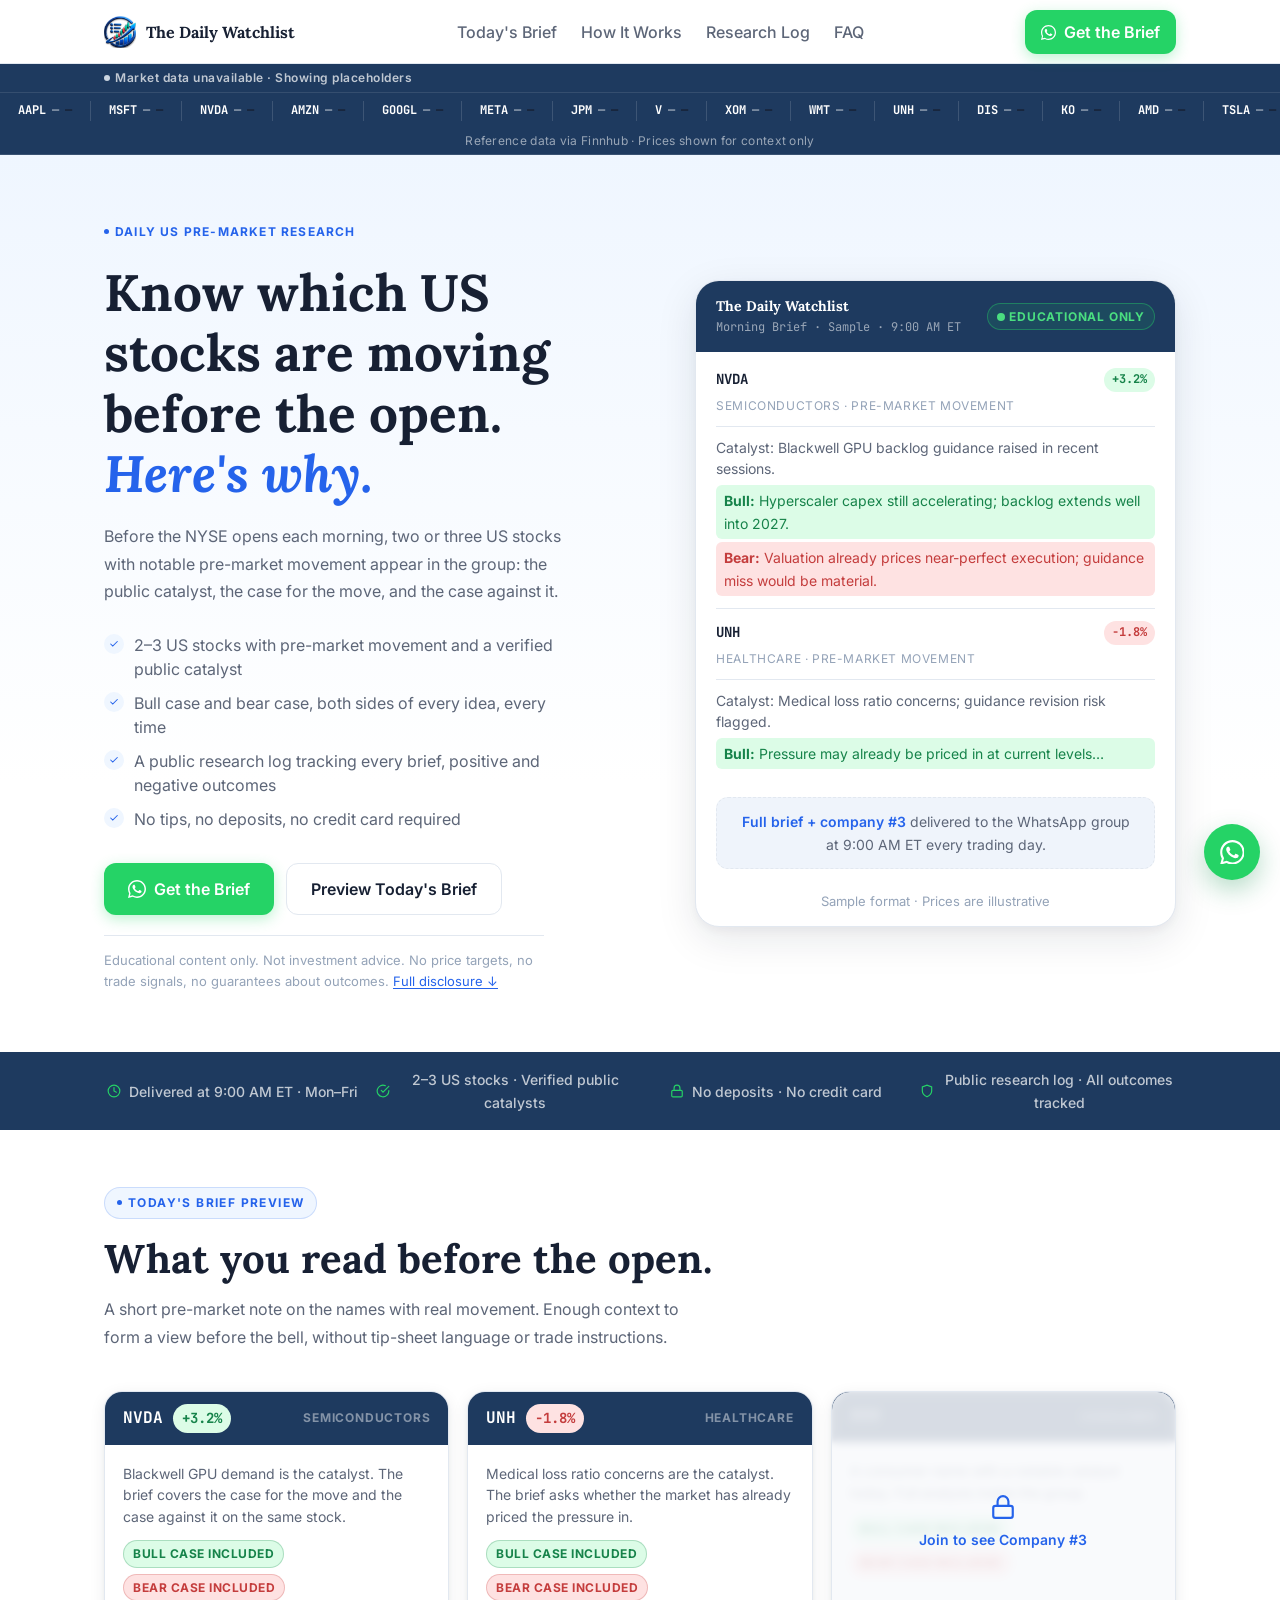
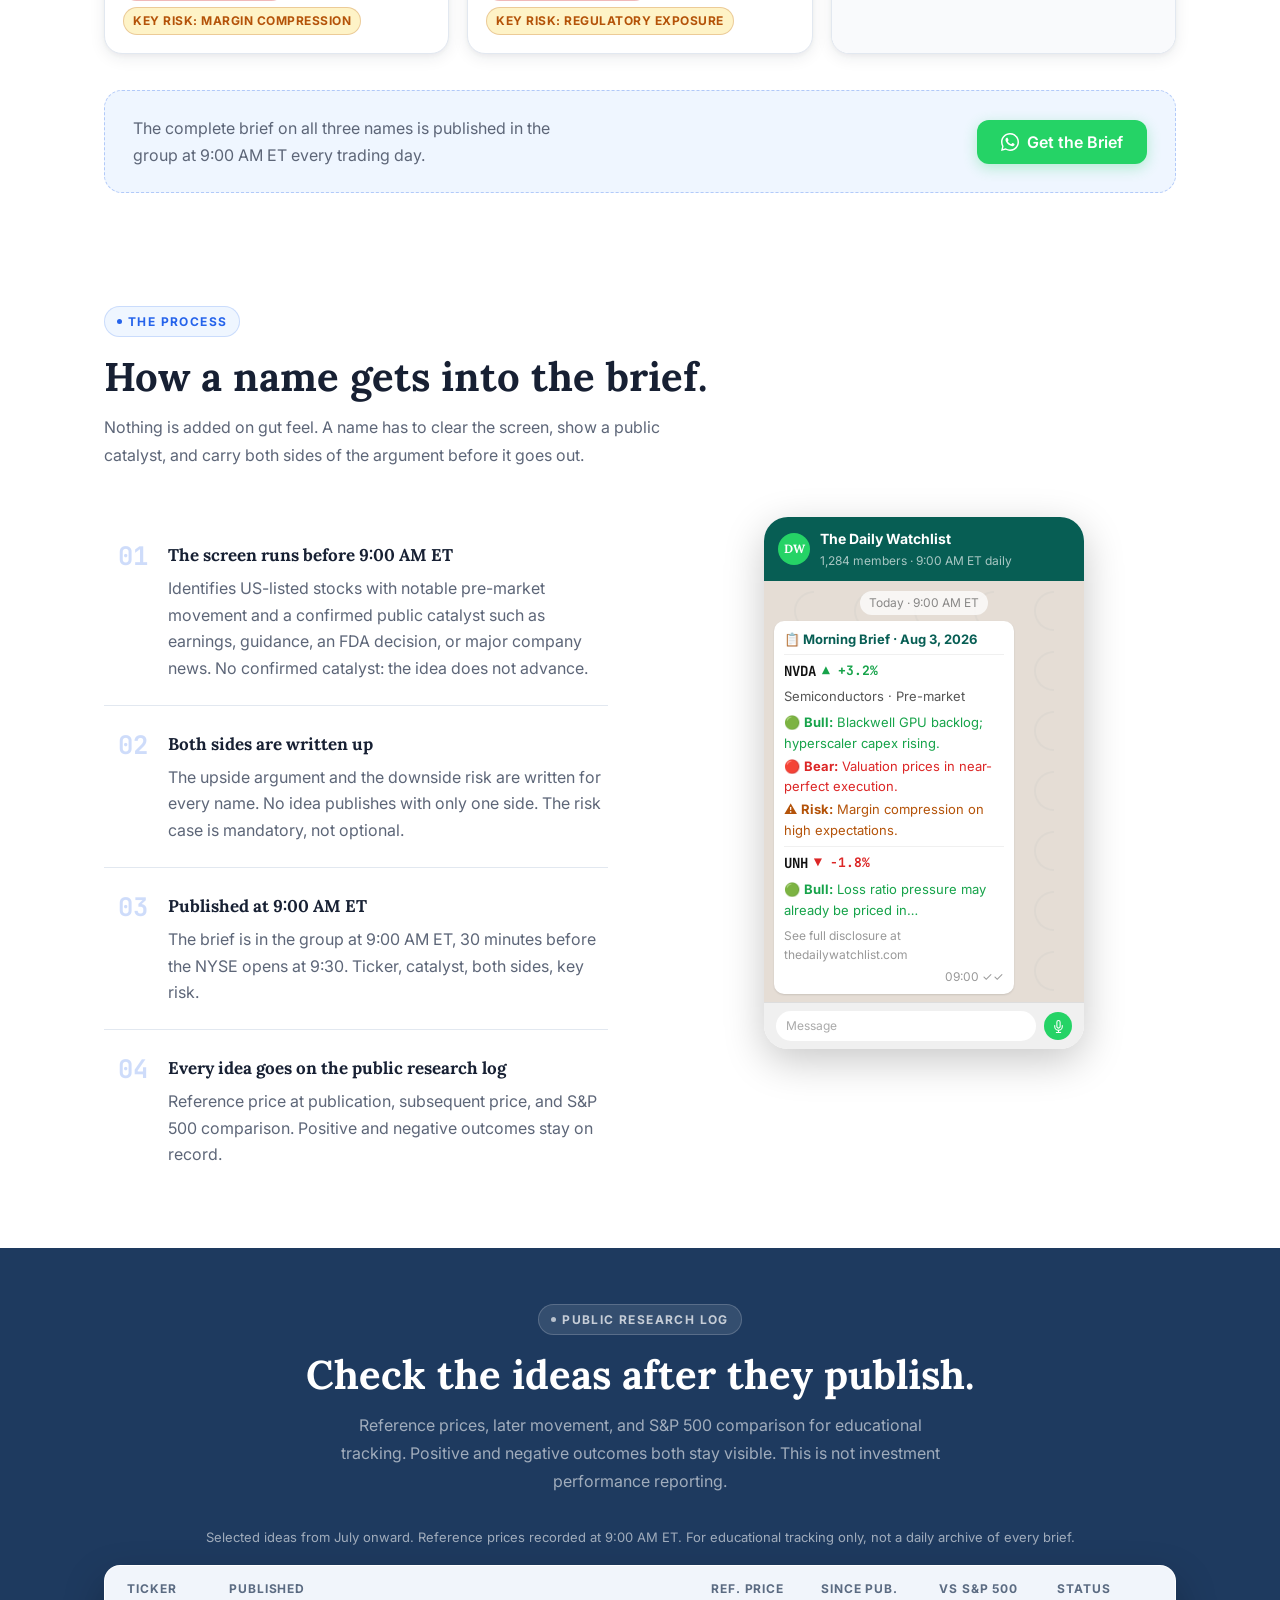
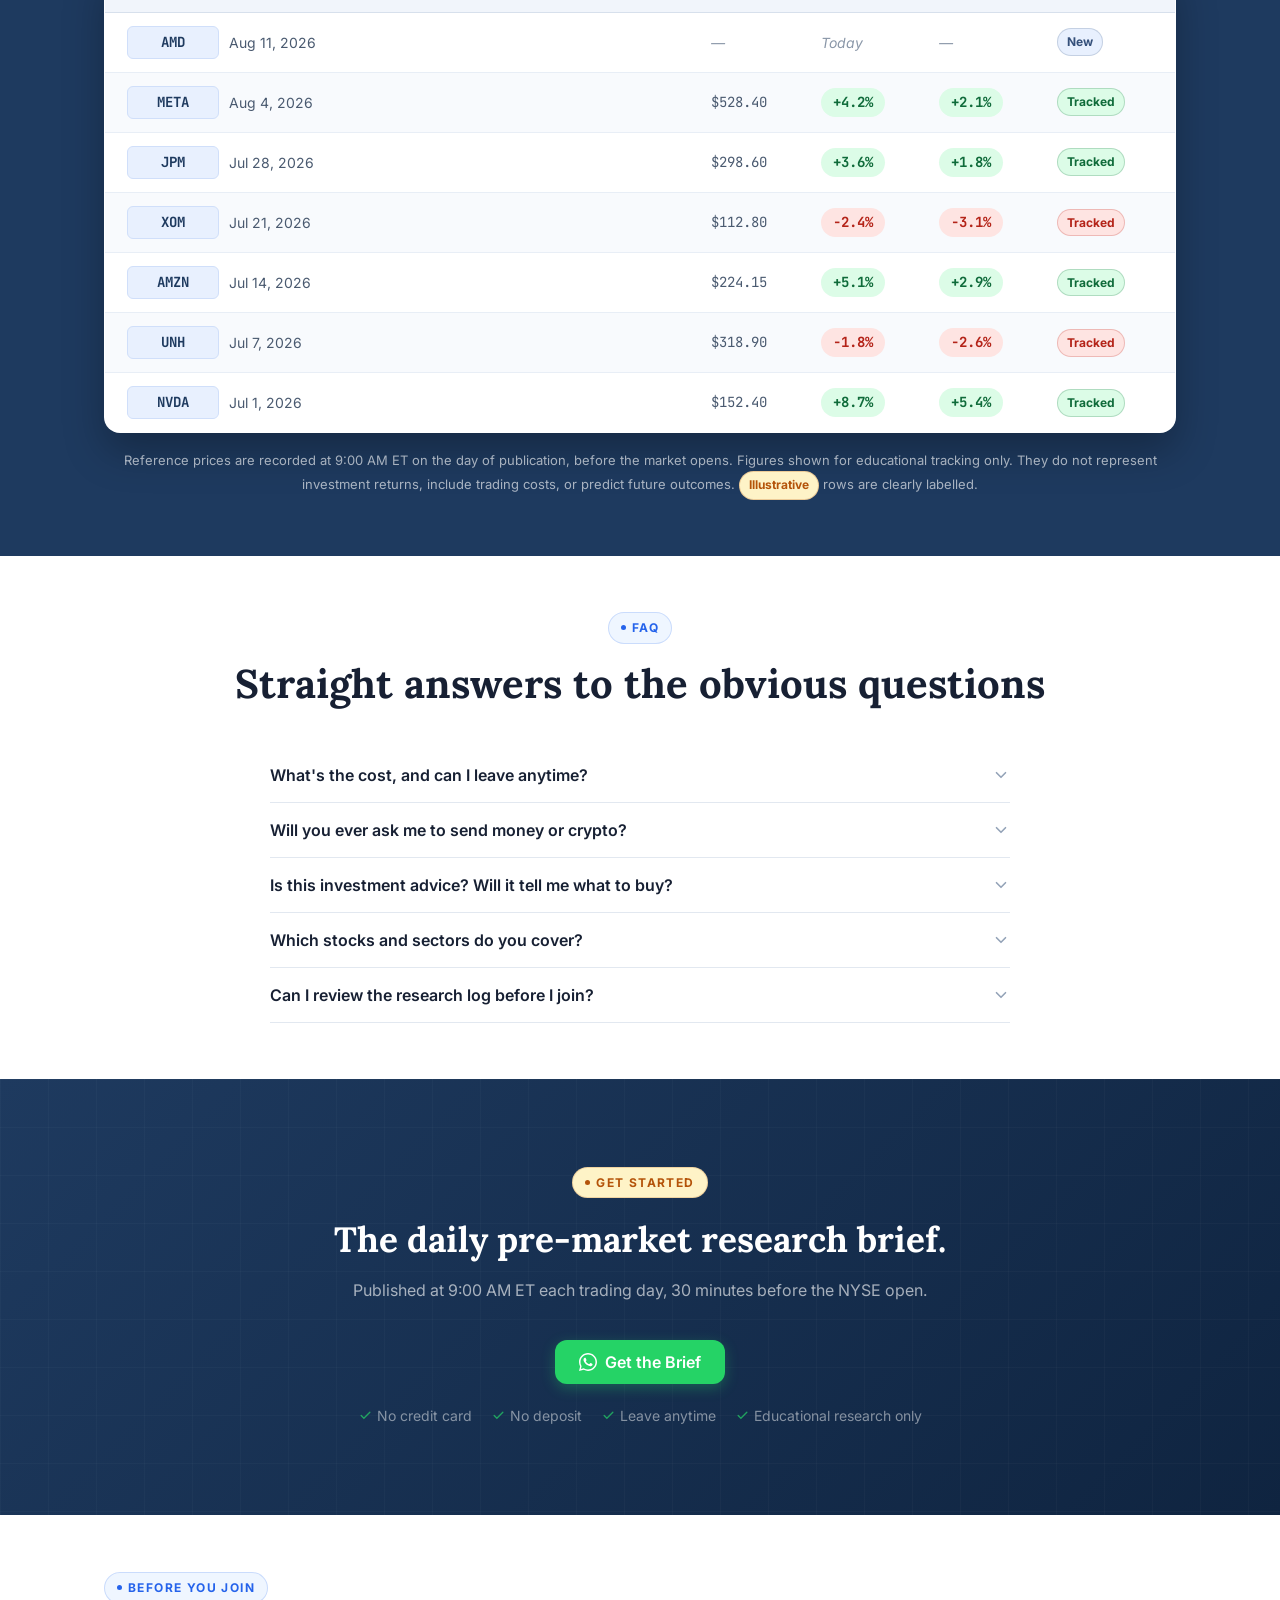
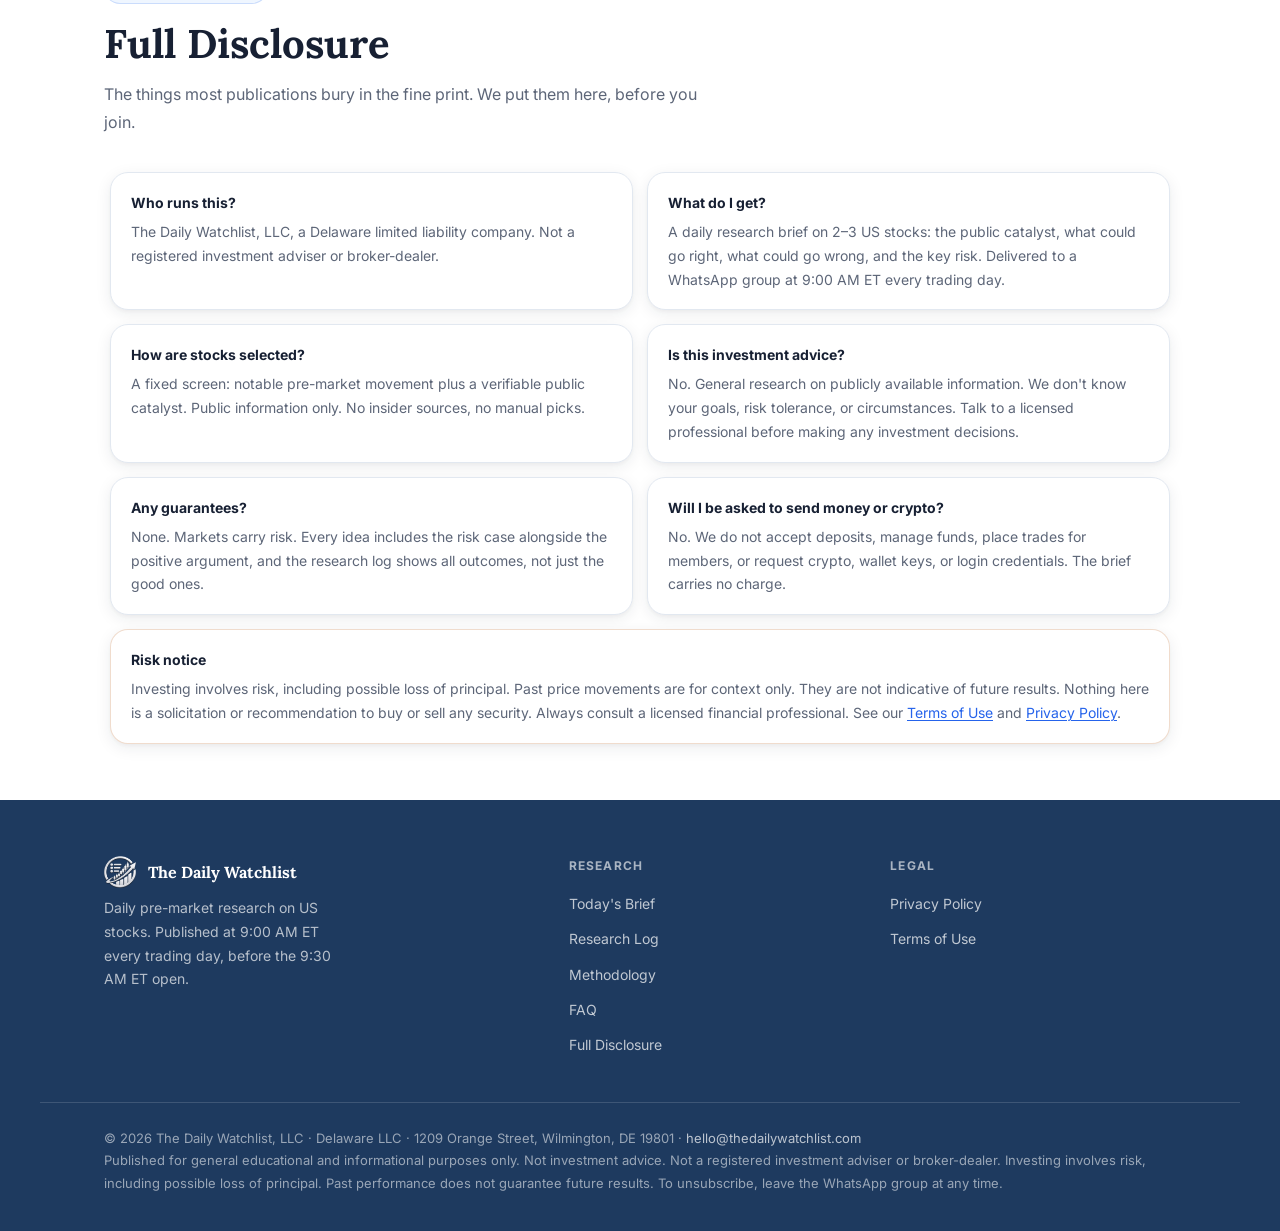
==== index.html @ 45ea83bc "Raise undersized type to a 16px readable scale Set a 16px root and bump body, buttons, FAQ, and seco" ====
<!DOCTYPE html>
<html lang="en">
<head>
  <meta charset="UTF-8" />
  <meta name="viewport" content="width=device-width, initial-scale=1.0" />
  <meta http-equiv="X-Content-Type-Options" content="nosniff" />
  <meta name="referrer" content="strict-origin-when-cross-origin" />
  <meta http-equiv="Permissions-Policy" content="interest-cohort=()" />

  <title>The Daily Watchlist | US Pre-Market Research Brief</title>
  <meta name="description" content="Review structured US pre-market research at 9:00 AM ET, including public catalysts, balanced bull and bear perspectives, key risks, and educational market context." />
  <link rel="canonical" href="https://thedailywatchlist.com/" />

  <!-- Open Graph -->
  <meta property="og:type" content="website" />
  <meta property="og:title" content="The Daily Watchlist | US Pre-Market Research Brief" />
  <meta property="og:description" content="Structured US pre-market research at 9:00 AM ET. Public catalysts, bull and bear analysis, key risks. Educational only." />
  <meta property="og:url" content="https://thedailywatchlist.com/" />
  <meta property="og:site_name" content="The Daily Watchlist" />
  <meta property="og:image" content="https://thedailywatchlist.com/og-image.webp" />

  <!-- Twitter / X -->
  <meta name="twitter:card" content="summary_large_image" />
  <meta name="twitter:title" content="The Daily Watchlist | US Pre-Market Research Brief" />
  <meta name="twitter:description" content="Structured US pre-market research at 9:00 AM ET. Educational only." />
  <meta name="twitter:image" content="https://thedailywatchlist.com/og-image.webp" />

  <!-- Favicon -->
  <link rel="icon" type="image/png" href="favicon.png">
  
  <!-- Fonts -->
  <link rel="preconnect" href="https://fonts.googleapis.com" />
  <link rel="preconnect" href="https://fonts.gstatic.com" crossorigin />
  <link href="https://fonts.googleapis.com/css2?family=Inter:wght@400;500;600;700&family=Lora:ital,wght@0,600;0,700;1,600&family=JetBrains+Mono:wght@500;700&display=swap" rel="stylesheet" />


  <!-- Structured Data: FAQ -->
  <script type="application/ld+json">
  {
    "@context": "https://schema.org",
    "@type": "FAQPage",
    "mainEntity": [
      {
        "@type": "Question",
        "name": "What is the cost?",
        "acceptedAnswer": { "@type": "Answer", "text": "Nothing. No card, no trial, no paid tier hidden behind the free brief today." }
      },
      {
        "@type": "Question",
        "name": "Is this investment advice?",
        "acceptedAnswer": { "@type": "Answer", "text": "No. It is general educational content, not personalised investment advice." }
      },
      {
        "@type": "Question",
        "name": "Do you guarantee returns?",
        "acceptedAnswer": { "@type": "Answer", "text": "No. No price targets, no predictions, no accuracy claims." }
      }
    ]
  }
  </script>

  <style>
    /* ─── RESET ─────────────────────────────────────── */
    *, *::before, *::after { box-sizing: border-box; margin: 0; padding: 0; }
    img, video { max-width: 100%; height: auto; display: block; }

    /* ─── DESIGN TOKENS ──────────────────────────────── */
    :root {
      --bg:          #FFFFFF;
      --surface:     #FFFFFF;
      --alt:         #EFF4FB;
      --text:        #172033;
      --text-2:      #5D6678;
      --text-3:      #94A3B8;
      --border:      #E2E8F0;
      --blue:        #2563EB;
      --blue-dark:   #1E3A5F;
      --blue-light:  #EFF6FF;
      --amber:       #B45309;
      --amber-light: #FEF3C7;
      --bull:        #16834A;
      --bull-light:  #DCFCE7;
      --bear:        #C43D3D;
      --bear-light:  #FEE2E2;
      --wa:          #25D366;
      --wa-dark:     #128C7E;

      --radius-sm:   6px;
      --radius:      12px;
      --radius-lg:   18px;
      --radius-xl:   24px;

      --shadow-sm:   0 1px 3px rgba(23,32,51,0.08), 0 1px 2px rgba(23,32,51,0.04);
      --shadow:      0 4px 16px rgba(23,32,51,0.08), 0 2px 4px rgba(23,32,51,0.04);
      --shadow-lg:   0 12px 40px rgba(23,32,51,0.10), 0 4px 8px rgba(23,32,51,0.04);

      --fs-body:     1rem;       /* 16px — body, buttons, FAQ */
      --fs-sm:       0.875rem;   /* 14px — secondary copy */
      --fs-caption:  0.8125rem;  /* 13px — disclaimers */
      --fs-label:    0.75rem;    /* 12px — eyebrows, pills, ticker */
    }

    /* ─── BASE ───────────────────────────────────────── */
    html { font-size: 16px; scroll-behavior: smooth; background: #FFFFFF; }
    body {
      font-family: 'Inter', system-ui, -apple-system, sans-serif;
      font-size: var(--fs-body); color: var(--text); background: #FFFFFF; line-height: 1.65;
      overflow-x: hidden; -webkit-font-smoothing: antialiased;
      padding-top: 64px; /* fixed nav height — pushes all content below the nav */
    }
    .mono { font-family: 'JetBrains Mono', monospace; }
    h1,h2,h3 { font-family: 'Lora', serif; }
    a { color: inherit; }

    /* ─── LAYOUT ─────────────────────────────────────── */
    .container {
      max-width: 1200px; margin: 0 auto; padding: 0 5%;
    }
    section { position: relative; }
    .section-pad { padding: 56px 0; }
    .section-pad-sm { padding: 36px 0; }


    /* ─── SCROLL REVEAL ──────────────────────────────── */
    .reveal { opacity: 0; transform: translateY(20px); transition: opacity 0.55s ease, transform 0.55s ease; }
    .reveal.in { opacity: 1; transform: translateY(0); }
    @media (prefers-reduced-motion: reduce) { .reveal { opacity: 1; transform: none; transition: none; } }

    /* ─── EYEBROW ────────────────────────────────────── */
    .eyebrow {
      display: inline-flex; align-items: center; gap: 6px;
      font-size: var(--fs-label); font-weight: 700; letter-spacing: 1.4px; text-transform: uppercase;
      color: var(--blue); background: var(--blue-light); border: 1px solid rgba(37,99,235,0.18);
      padding: 5px 12px; border-radius: 100px; margin-bottom: 16px;
    }
    .eyebrow .dot { width: 5px; height: 5px; border-radius: 50%; background: var(--blue); }
    .eyebrow.centered { display: flex; width: fit-content; margin-left: auto; margin-right: auto; }
    .eyebrow.amber { color: var(--amber); background: var(--amber-light); border-color: rgba(180,83,9,0.2); }
    .eyebrow.amber .dot { background: var(--amber); }

    /* ─── TYPOGRAPHY ─────────────────────────────────── */
    .section-title {
      font-family: 'Lora', serif; font-size: clamp(1.75rem, 3.2vw, 2.5rem);
      font-weight: 700; line-height: 1.2; color: var(--text); margin-bottom: 12px;
    }
    .section-sub { font-size: var(--fs-body); color: var(--text-2); max-width: 600px; line-height: 1.75; }
    .centered { text-align: center; margin-left: auto; margin-right: auto; }

    /* ─── CARD ───────────────────────────────────────── */
    .card {
      background: var(--surface); border: 1px solid var(--border);
      border-radius: var(--radius-lg); box-shadow: var(--shadow);
    }
    .card-hover { transition: transform 0.2s, box-shadow 0.2s; }
    .card-hover:hover { transform: translateY(-3px); box-shadow: var(--shadow-lg); }

    /* ─── BUTTONS ────────────────────────────────────── */
    .btn {
      display: inline-flex; align-items: center; gap: 8px;
      padding: 12px 24px; border-radius: var(--radius); font-size: var(--fs-body); font-weight: 600;
      text-decoration: none; cursor: pointer; border: none; transition: all 0.18s ease;
      white-space: nowrap;
    }
    .btn-primary {
      background: var(--blue); color: #fff; box-shadow: 0 4px 14px rgba(37,99,235,0.3);
    }
    .btn-primary:hover { background: var(--blue-dark); transform: translateY(-1px); box-shadow: 0 6px 18px rgba(37,99,235,0.38); }
    .btn-wa {
      background: var(--wa); color: #fff; box-shadow: 0 4px 14px rgba(37,211,102,0.3);
    }
    .btn-wa:hover { background: var(--wa-dark); transform: translateY(-1px); box-shadow: 0 6px 18px rgba(37,211,102,0.38); }
    .btn-wa-lg {
      background: var(--wa); color: #fff; box-shadow: 0 6px 24px rgba(37,211,102,0.35);
      padding: 15px 32px; font-size: var(--fs-body); border-radius: var(--radius);
    }
    .btn-wa-lg:hover { background: var(--wa-dark); transform: translateY(-2px); box-shadow: 0 10px 28px rgba(37,211,102,0.42); }
    .btn-outline {
      background: transparent; color: var(--text); border: 1.5px solid var(--border);
    }
    .btn-outline:hover { border-color: var(--blue); color: var(--blue); background: var(--blue-light); }
    .btn-sm { padding: 10px 18px; font-size: var(--fs-body); }

    /* WA icon svg helper */
    .wa-icon { width: 18px; height: 18px; flex-shrink: 0; }
    .wa-icon-sm { width: 15px; height: 15px; flex-shrink: 0; }

    @media (max-width: 480px) {
      .section-pad { padding: 40px 0; }
      .section-pad-sm { padding: 28px 0; }
    }

    /* ─── TICKER TAPE ─────────────────────────────────── */
    .ticker-outer {
      background: var(--blue-dark); border-bottom: 1px solid rgba(255,255,255,0.12);
      overflow: hidden;
    }
    .ticker-status-bar-wrap {
      border-bottom: 1px solid rgba(255,255,255,0.1);
    }
    .ticker-status-bar {
      display: flex; align-items: center; justify-content: space-between;
      max-width: 1200px; margin: 0 auto; padding: 4px 5%;
      font-size: var(--fs-label); font-weight: 600; letter-spacing: 0.5px;
      color: rgba(255,255,255,0.72);
    }
    .ticker-status-indicator { display: flex; align-items: center; gap: 5px; }
    .ticker-dot {
      width: 6px; height: 6px; border-radius: 50%; background: #4ade80;
      animation: blink-green 2s ease-in-out infinite;
    }
    .ticker-dot.closed { background: #fbbf24; animation: none; }
    .ticker-dot.demo { background: #cbd5e1; animation: none; }
    @keyframes blink-green { 0%,100% { opacity: 1; } 50% { opacity: 0.3; } }

    .ticker-scroll { overflow: hidden; padding: 8px 0; }
    .ticker-track {
      display: flex; width: max-content;
      animation: ticker-move 38s linear infinite;
    }
    .ticker-track:hover { animation-play-state: paused; }
    @keyframes ticker-move { from { transform: translateX(0); } to { transform: translateX(-50%); } }
    @media (prefers-reduced-motion: reduce) { .ticker-track { animation: none; } }

    .ticker-item {
      display: inline-flex; align-items: center; gap: 6px; padding: 0 18px;
      font-family: 'JetBrains Mono', monospace; font-size: var(--fs-label); white-space: nowrap;
      border-right: 1px solid rgba(255,255,255,0.14);
    }
    .t-sym { font-weight: 700; color: #fff; }
    .t-px  { color: rgba(255,255,255,0.78); font-size: var(--fs-label); }
    .t-chg { font-weight: 700; font-size: var(--fs-label); }
    .t-chg.up   { color: #86efac; }
    .t-chg.down { color: #fca5a5; }
    .t-chg .arr { font-size: var(--fs-label); }
    .ticker-disclaimer {
      text-align: center; font-size: var(--fs-label); color: rgba(255,255,255,0.55);
      padding: 2px 5% 4px; letter-spacing: 0.3px;
    }

    /* ─── HERO ───────────────────────────────────────── */
    .hero {
      background: linear-gradient(180deg, #EFF6FF 0%, #FFFFFF 70%);
      padding: 60px 0; min-height: calc(100vh - 64px);
      display: flex; align-items: center;
    }
    .hero-grid {
      display: grid; grid-template-columns: 1.05fr 0.95fr; gap: 60px;
      align-items: center; max-width: 1200px; margin: 0 auto; padding: 0 5%; width: 100%;
    }
    .hero-label {
      display: inline-flex; align-items: center; gap: 6px; margin-bottom: 20px;
      font-size: var(--fs-label); font-weight: 700; letter-spacing: 1.2px; text-transform: uppercase;
      color: var(--blue);
    }
    .hero-label span { display: inline-block; width: 5px; height: 5px; background: var(--blue); border-radius: 50%; animation: blink-green 2s ease-in-out infinite; }
    .hero h1 {
      font-family: 'Lora', serif; font-size: clamp(2.1rem, 4vw, 3.2rem);
      font-weight: 700; line-height: 1.18; color: var(--text); margin-bottom: 20px;
    }
    .hero h1 em { font-style: italic; color: var(--blue); }
    .hero-sub { font-size: var(--fs-body); color: var(--text-2); margin-bottom: 28px; max-width: 480px; line-height: 1.7; }

    .hero-bullets { list-style: none; display: flex; flex-direction: column; gap: 10px; margin-bottom: 32px; max-width: 460px; }
    .hero-bullets li {
      display: flex; align-items: flex-start; gap: 10px;
      font-size: var(--fs-body); color: var(--text-2); line-height: 1.5;
    }
    .hb-dot {
      width: 20px; height: 20px; border-radius: 50%; flex-shrink: 0; margin-top: 1px;
      background: var(--blue-light); display: flex; align-items: center; justify-content: center;
    }
    .hb-dot svg { width: 10px; height: 10px; color: var(--blue); }

    .hero-ctas { display: flex; gap: 12px; flex-wrap: wrap; margin-bottom: 20px; }
    .btn-wa { padding: 12px 24px; }
    .hero-disclaimer {
      font-size: var(--fs-caption); color: var(--text-3); line-height: 1.6;
      padding-top: 14px; border-top: 1px solid var(--border); max-width: 440px;
    }
    .hero-disclaimer a { color: var(--blue); text-underline-offset: 2px; }

    @media (max-width: 960px) {
      .hero-grid { grid-template-columns: 1fr; }
      .hero { padding: 36px 0 32px; min-height: auto; }
    }

    /* Research card in hero */
    .research-card {
      background: var(--surface); border: 1px solid var(--border);
      border-radius: var(--radius-xl); box-shadow: var(--shadow-lg);
      overflow: hidden;
    }
    .rc-header {
      background: var(--blue-dark); padding: 14px 20px;
      display: flex; align-items: center; justify-content: space-between;
    }
    .rc-brand { font-family: 'Lora', serif; font-size: var(--fs-sm); font-weight: 700; color: #fff; }
    .rc-meta { font-size: var(--fs-label); color: rgba(255,255,255,0.55); font-family: 'JetBrains Mono', monospace; }
    .rc-tag {
      display: inline-flex; align-items: center; gap: 4px; font-size: var(--fs-label); font-weight: 700;
      letter-spacing: 0.8px; text-transform: uppercase; padding: 3px 9px; border-radius: 100px;
      border: 1px solid rgba(37,211,102,0.4); color: #4ade80; background: rgba(37,211,102,0.1);
    }
    .rc-body { padding: 16px 20px; }
    .rc-stock-row {
      display: flex; align-items: center; gap: 10px; margin-bottom: 10px;
      padding-bottom: 10px; border-bottom: 1px solid var(--border);
    }
    .rc-stock-row:last-child { border-bottom: none; margin-bottom: 0; padding-bottom: 0; }
    .rc-ticker { font-family: 'JetBrains Mono', monospace; font-weight: 700; font-size: var(--fs-sm); color: var(--text); flex: 1; }
    .rc-sector { font-size: var(--fs-label); color: var(--text-3); text-transform: uppercase; letter-spacing: 0.6px; }
    .rc-chg { font-family: 'JetBrains Mono', monospace; font-size: var(--fs-label); font-weight: 700; padding: 2px 8px; border-radius: 100px; }
    .rc-chg.up   { color: var(--bull); background: var(--bull-light); }
    .rc-chg.down { color: var(--bear); background: var(--bear-light); }
    .rc-catalyst { font-size: var(--fs-sm); color: var(--text-2); margin-bottom: 6px; line-height: 1.5; }
    .rc-analysis { display: flex; flex-direction: column; gap: 3px; }
    .rc-side { font-size: var(--fs-sm); padding: 4px 8px; border-radius: 6px; }
    .rc-side.bull { background: var(--bull-light); color: var(--bull); }
    .rc-side.bull strong { font-weight: 700; }
    .rc-side.bear { background: var(--bear-light); color: var(--bear); }
    .rc-side.bear strong { font-weight: 700; }
    .rc-gate {
      margin: 12px 20px 16px; padding: 12px 16px; border: 1.5px dashed var(--border);
      border-radius: var(--radius); text-align: center; font-size: var(--fs-sm); color: var(--text-2);
      background: var(--alt);
    }
    .rc-gate strong { color: var(--blue); font-weight: 600; }
    .rc-edu { font-size: var(--fs-caption); color: var(--text-3); text-align: center; padding: 6px 20px 14px; }

    /* ─── TRUST STRIP ─────────────────────────────────── */
    .trust-strip {
      background: var(--blue-dark); padding: 16px 0;
    }
    .trust-grid {
      display: grid; grid-template-columns: repeat(4,1fr);
      gap: 8px 16px; max-width: 1200px; margin: 0 auto; padding: 0 5%; align-items: center;
    }
    .trust-item {
      display: flex; align-items: center; gap: 8px;
      font-size: var(--fs-sm); font-weight: 500; color: rgba(255,255,255,0.72);
      justify-content: center; text-align: center;
    }
    .trust-item svg { width: 14px; height: 14px; color: var(--wa); flex-shrink: 0; }
    @media (max-width: 640px) {
      .trust-grid { grid-template-columns: repeat(2,1fr); gap: 10px 12px; }
      .trust-item { font-size: var(--fs-sm); justify-content: flex-start; text-align: left; }
    }

    /* ─── BRIEF PREVIEW ──────────────────────────────── */
    .brief-grid { display: grid; grid-template-columns: repeat(3,1fr); gap: 18px; margin-top: 40px; }
    .brief-card { padding: 22px; position: relative; }
    .brief-card-head { display: flex; align-items: flex-start; justify-content: space-between; margin-bottom: 12px; }
    .brief-ticker { font-family: 'JetBrains Mono', monospace; font-weight: 700; font-size: 1.1rem; color: var(--text); }
    .brief-co-name { font-size: var(--fs-caption); color: var(--text-3); margin-top: 1px; }
    .brief-sector { font-size: var(--fs-label); font-weight: 700; letter-spacing: 0.8px; text-transform: uppercase; color: var(--text-3); }
    .brief-chg { font-family: 'JetBrains Mono', monospace; font-size: var(--fs-sm); font-weight: 700; padding: 3px 9px; border-radius: 100px; flex-shrink: 0; }
    .brief-chg.up   { color: var(--bull); background: var(--bull-light); }
    .brief-chg.down { color: var(--bear); background: var(--bear-light); }
    .brief-catalyst { font-size: var(--fs-sm); color: var(--text-2); margin-bottom: 12px; line-height: 1.55; }
    .brief-pills { display: flex; gap: 6px; flex-wrap: wrap; }
    .brief-pill { font-size: var(--fs-label); font-weight: 700; padding: 3px 9px; border-radius: 100px; border: 1px solid; letter-spacing: 0.5px; text-transform: uppercase; }
    .pill-bull  { color: var(--bull); border-color: rgba(22,131,74,0.25); background: var(--bull-light); }
    .pill-bear  { color: var(--bear); border-color: rgba(196,61,61,0.25); background: var(--bear-light); }
    .pill-risk  { color: var(--amber); border-color: rgba(180,83,9,0.25); background: var(--amber-light); }
    /* Locked card */
    .brief-lock-overlay {
      position: absolute; inset: 0; display: flex; align-items: center; justify-content: center;
      flex-direction: column; gap: 8px; border-radius: var(--radius-lg); z-index: 2;
      background: rgba(248,250,252,0.85); backdrop-filter: blur(4px);
    }
    .brief-lock-overlay svg { color: var(--blue); }
    .brief-lock-overlay span { font-size: var(--fs-sm); font-weight: 600; color: var(--blue); }
    .brief-gate {
      margin-top: 36px; padding: 24px 28px; background: var(--blue-light);
      border: 1.5px dashed rgba(37,99,235,0.3); border-radius: var(--radius-lg);
      display: flex; align-items: center; justify-content: space-between; flex-wrap: wrap; gap: 18px;
    }
    .brief-gate p { font-size: var(--fs-body); color: var(--text-2); max-width: 460px; }
    .brief-gate strong { color: var(--text); }
    @media (max-width: 860px) { .brief-grid { grid-template-columns: 1fr; } }

    /* ─── BULL VS BEAR ────────────────────────────────── */
    .bb-grid { display: grid; grid-template-columns: 1fr 1fr; gap: 24px; margin-top: 40px; }
    .bb-card { padding: 28px; border-radius: var(--radius-lg); border: 1.5px solid; }
    .bb-card.bull { background: var(--bull-light); border-color: rgba(22,131,74,0.25); }
    .bb-card.bear { background: var(--bear-light); border-color: rgba(196,61,61,0.25); }
    .bb-label {
      display: flex; align-items: center; gap: 8px; font-weight: 700; font-size: var(--fs-body);
      margin-bottom: 16px;
    }
    .bb-card.bull .bb-label { color: var(--bull); }
    .bb-card.bear .bb-label { color: var(--bear); }
    .bb-label svg { width: 18px; height: 18px; flex-shrink: 0; }
    .bb-items { display: flex; flex-direction: column; gap: 10px; }
    .bb-item { display: flex; align-items: flex-start; gap: 8px; font-size: var(--fs-sm); color: var(--text-2); line-height: 1.5; }
    .bb-item svg { width: 14px; height: 14px; flex-shrink: 0; margin-top: 2px; }
    .bb-card.bull .bb-item svg { color: var(--bull); }
    .bb-card.bear .bb-item svg { color: var(--bear); }
    .bb-caption { margin-top: 24px; padding: 14px 16px; background: rgba(255,255,255,0.7); border-radius: var(--radius-sm); font-size: var(--fs-sm); color: var(--text-2); text-align: center; line-height: 1.6; border: 1px solid rgba(0,0,0,0.06); }
    @media (max-width: 640px) { .bb-grid { grid-template-columns: 1fr; } }

    /* ─── HOW IT WORKS ───────────────────────────────── */
    .hiw-grid { display: grid; grid-template-columns: 1fr 1fr; gap: 64px; align-items: start; margin-top: 48px; }
    .hiw-steps { display: flex; flex-direction: column; }
    .hiw-step {
      display: flex; gap: 20px; padding: 24px 0; border-bottom: 1px solid var(--border);
      transition: background 0.15s;
    }
    .hiw-step:last-child { border-bottom: none; }
    .hiw-num {
      font-family: 'JetBrains Mono', monospace; font-size: 1.6rem; font-weight: 700;
      color: var(--blue); opacity: 0.22; flex-shrink: 0; width: 44px; text-align: right;
      line-height: 1; padding-top: 3px; transition: opacity 0.25s;
    }
    .hiw-step:hover .hiw-num { opacity: 0.85; }
    .hiw-body h4 { font-family: 'Lora', serif; font-size: 1.0625rem; font-weight: 700; color: var(--text); margin-bottom: 6px; }
    .hiw-body p { font-size: var(--fs-body); color: var(--text-2); line-height: 1.65; }

    /* Message mockup */
    /* ─── WhatsApp-style mockup ──────────────────────── */
    .msg-mockup {
      border-radius: var(--radius-xl); overflow: hidden;
      box-shadow: 0 12px 40px rgba(0,0,0,0.22); max-width: 320px; margin: 0 auto;
      position: sticky; top: 84px; background: #fff;
    }
    /* WA header — green bar */
    .msg-header {
      background: #075E54; padding: 10px 14px;
      display: flex; align-items: center; gap: 10px;
    }
    .msg-avatar {
      width: 32px; height: 32px; border-radius: 50%; background: #25D366;
      display: flex; align-items: center; justify-content: center;
      font-family: 'Lora', serif; font-weight: 700; font-size: var(--fs-label); color: #fff; flex-shrink: 0;
    }
    .msg-name { font-weight: 700; font-size: var(--fs-sm); color: #fff; }
    .msg-status { font-size: var(--fs-label); color: rgba(255,255,255,0.65); margin-top: 1px; }
    /* WA chat wallpaper */
    .msg-body {
      padding: 10px 10px 8px; display: flex; flex-direction: column; gap: 6px;
      background: #E5DDD5 url("data:image/svg+xml,%3Csvg width='60' height='60' viewBox='0 0 60 60' xmlns='http://www.w3.org/2000/svg'%3E%3Cg fill='none' fill-rule='evenodd'%3E%3Cg fill='%23b2bbb5' fill-opacity='0.12'%3E%3Cpath d='M30 30c0-11 9-20 20-20v2c-9.9 0-18 8.1-18 18s8.1 18 18 18v2c-11 0-20-9-20-20z'/%3E%3C/g%3E%3C/g%3E%3C/svg%3E");
    }
    .msg-time-chip {
      font-size: var(--fs-label); color: rgba(0,0,0,0.45); text-align: center;
      background: rgba(255,255,255,0.75); border-radius: 100px; padding: 2px 9px;
      margin: 0 auto; width: fit-content;
    }
    /* Chat bubble — white card, left-aligned (incoming) */
    .msg-bubble {
      background: #fff; border-radius: 10px;
      padding: 8px 10px; font-size: var(--fs-caption); line-height: 1.6;
      color: #111; max-width: 240px;
      box-shadow: 0 1px 2px rgba(0,0,0,0.12);
    }
    .msg-bubble .mb-head { font-weight: 700; color: #075E54; margin-bottom: 5px; font-size: var(--fs-caption); border-bottom: 1px solid #f0f0f0; padding-bottom: 4px; }
    .msg-bubble .mb-ticker { font-family: 'JetBrains Mono', monospace; font-weight: 700; color: #111; font-size: var(--fs-sm); }
    .msg-bubble .mb-chg { font-family: 'JetBrains Mono', monospace; font-size: var(--fs-caption); font-weight: 700; }
    .msg-bubble .mb-chg.pos { color: #16a34a; }
    .msg-bubble .mb-chg.neg { color: #dc2626; }
    .msg-bubble .mb-bull { color: #16a34a; margin-top: 5px; }
    .msg-bubble .mb-bear { color: #dc2626; margin-top: 2px; }
    .msg-bubble .mb-risk { color: #b45309; margin-top: 2px; font-size: var(--fs-caption); }
    .msg-bubble .mb-divider { border: none; border-top: 1px solid #f0f0f0; margin: 5px 0; }
    .msg-bubble .mb-edu { margin-top: 5px; font-size: var(--fs-label); color: #999; }
    .msg-time { font-size: var(--fs-label); color: #999; text-align: right; margin-top: 3px; }
    /* WA footer bar (input bar) */
    .msg-footer { background: #f0f0f0; padding: 8px 12px; display: flex; align-items: center; gap: 8px; border-top: 1px solid #ddd; }
    .msg-footer-input { flex: 1; background: #fff; border-radius: 20px; padding: 5px 10px; font-size: var(--fs-label); color: #aaa; border: none; }
    .msg-footer-mic { width: 28px; height: 28px; border-radius: 50%; background: #25D366; display: flex; align-items: center; justify-content: center; flex-shrink: 0; }
    .msg-footer-mic svg { width: 13px; height: 13px; color: #fff; }

    @media (max-width: 860px) { .hiw-grid { grid-template-columns: 1fr; } .msg-mockup { display: none; } }



    /* ─── SCOREBOARD ─────────────────────────────────── */
    .sb-wrap { overflow: hidden; }
    .sb-table-wrap { overflow-x: auto; -webkit-overflow-scrolling: touch; }
    .sb-table { width: 100%; min-width: 640px; }
    .sb-head, .sb-row {
      display: grid; grid-template-columns: 92px 1.1fr 100px 108px 108px 96px;
      gap: 10px; padding: 13px 22px; align-items: center;
    }
    .sb-head {
      font-size: var(--fs-label); font-weight: 700; text-transform: uppercase; letter-spacing: 0.9px;
      color: #5B6B82; background: #F1F5FB; border-bottom: 1px solid #D7E0EC;
    }
    .sb-row {
      font-size: var(--fs-sm); color: var(--text-2);
      border-bottom: 1px solid #E8EEF6; background: #fff;
      transition: background 0.15s;
    }
    .sb-row:nth-child(even) { background: #F8FAFD; }
    .sb-row:last-child { border-bottom: none; }
    .sb-row:hover { background: #EEF4FF; }
    .sb-tick {
      display: inline-flex; align-items: center; justify-content: center;
      min-width: 58px; padding: 4px 8px; border-radius: 6px;
      font-family: 'JetBrains Mono', monospace; font-weight: 700; font-size: var(--fs-sm);
      color: var(--blue-dark); background: #E8F0FE; border: 1px solid #D0DFFA;
    }
    .sb-date, .sb-price { font-size: var(--fs-sm); color: #4A5A70; }
    .sb-price { font-family: 'JetBrains Mono', monospace; }
    .sb-up, .sb-down {
      display: inline-flex; align-items: center; justify-content: center;
      min-width: 64px; padding: 3px 8px; border-radius: 100px;
      font-family: 'JetBrains Mono', monospace; font-weight: 700; font-size: var(--fs-sm);
    }
    .sb-up   { color: #0F6B3A; background: #DCFCE7; }
    .sb-down { color: #B42318; background: #FEE4E2; }
    .sb-muted { color: #8A97A8; font-style: italic; font-size: var(--fs-sm); }
    .sb-badge { display: inline-flex; align-items: center; font-size: var(--fs-label); font-weight: 700; padding: 3px 9px; border-radius: 100px; border: 1px solid; }
    .sb-badge.tracked { color: #0F6B3A; border-color: rgba(15,107,58,0.22); background: #DCFCE7; }
    .sb-badge.moved-lower { color: #B42318; border-color: rgba(180,35,24,0.22); background: #FEE4E2; }
    .sb-badge.pending  { color: #35507A; border-color: rgba(53,80,122,0.2); background: #E8F0FE; }
    .sb-badge.illus    { color: var(--amber); border-color: rgba(180,83,9,0.25); background: var(--amber-light); }
    .sb-note { margin-top: 16px; font-size: var(--fs-caption); color: var(--text-3); line-height: 1.7; text-align: center; }

    /* Scoreboard dark section + light table panel */
    #scoreboard { background: var(--blue-dark); }
    #scoreboard .section-title { color: #fff; }
    #scoreboard .section-sub { color: rgba(255,255,255,0.78); }
    #scoreboard .eyebrow { color: rgba(255,255,255,0.72); border-color: rgba(255,255,255,0.18); background: rgba(255,255,255,0.1); }
    #scoreboard .eyebrow .dot { background: rgba(255,255,255,0.65); }
    #scoreboard p[style] { color: rgba(255,255,255,0.58) !important; }
    #scoreboard .card {
      background: #FFFFFF; border: 1px solid rgba(255,255,255,0.18);
      box-shadow: 0 18px 40px rgba(0,0,0,0.28); border-radius: 16px;
    }
    #scoreboard .sb-note { color: rgba(255,255,255,0.62); }

    /* ─── SECTORS ────────────────────────────────────── */
    .sectors-grid { display: grid; grid-template-columns: repeat(3,1fr); gap: 16px; margin-top: 40px; }
    .sector-card { padding: 24px; transition: transform 0.2s, box-shadow 0.2s; }
    .sector-card:hover { transform: translateY(-3px); box-shadow: var(--shadow-lg); }
    .sector-icon {
      width: 44px; height: 44px; border-radius: 10px; background: var(--blue-light);
      display: flex; align-items: center; justify-content: center; margin-bottom: 14px;
    }
    .sector-icon svg { width: 20px; height: 20px; color: var(--blue); }
    .sector-card h4 { font-size: var(--fs-body); font-weight: 700; color: var(--text); margin-bottom: 5px; }
    .sector-card p { font-size: var(--fs-sm); color: var(--text-2); line-height: 1.55; }
    .sector-tickers { display: flex; flex-wrap: wrap; gap: 4px; margin-top: 10px; }
    .sector-tag {
      font-family: 'JetBrains Mono', monospace; font-size: var(--fs-label); font-weight: 700;
      color: var(--text-2); background: var(--alt); border: 1px solid var(--border);
      padding: 2px 7px; border-radius: 4px;
    }
    @media (max-width: 860px) { .sectors-grid { grid-template-columns: repeat(2,1fr); } }
    @media (max-width: 520px)  { .sectors-grid { grid-template-columns: 1fr; } }

    /* ─── EDUCATION ──────────────────────────────────── */
    .edu-grid { display: grid; grid-template-columns: repeat(3,1fr); gap: 18px; margin-top: 40px; }
    .edu-card { padding: 24px; }
    .edu-icon {
      width: 42px; height: 42px; border-radius: 10px; background: var(--blue-light);
      color: var(--blue); display: flex; align-items: center; justify-content: center; margin-bottom: 14px;
    }
    .edu-icon svg { width: 20px; height: 20px; }
    .edu-card h4 { font-size: var(--fs-body); font-weight: 700; color: var(--text); margin-bottom: 6px; }
    .edu-card p  { font-size: var(--fs-sm); color: var(--text-2); line-height: 1.65; }
    @media (max-width: 800px) { .edu-grid { grid-template-columns: 1fr 1fr; } }
    @media (max-width: 520px)  { .edu-grid { grid-template-columns: 1fr; } }

    /* ─── FINAL CTA ──────────────────────────────────── */
    .final-cta {
      background: linear-gradient(135deg, var(--blue-dark) 0%, #0f2440 100%);
      padding: 88px 0; text-align: center; position: relative; overflow: hidden;
    }
    .final-cta::before {
      content: ''; position: absolute; inset: 0; pointer-events: none;
      background-image: linear-gradient(rgba(255,255,255,0.025) 1px, transparent 1px), linear-gradient(90deg, rgba(255,255,255,0.025) 1px, transparent 1px);
      background-size: 48px 48px;
    }
    .final-cta-inner { max-width: 620px; margin: 0 auto; position: relative; z-index: 1; }
    .final-cta h2 { font-family: 'Lora', serif; font-size: clamp(1.6rem, 3vw, 2.2rem); font-weight: 700; color: #fff; line-height: 1.25; margin-bottom: 14px; }
    .final-cta p { font-size: var(--fs-body); color: rgba(255,255,255,0.62); line-height: 1.75; margin-bottom: 36px; }
    .cta-reassurance { display: flex; justify-content: center; gap: 20px; flex-wrap: wrap; margin-top: 20px; }
    .cta-reassurance span { display: flex; align-items: center; gap: 5px; font-size: var(--fs-sm); color: rgba(255,255,255,0.48); }
    .cta-reassurance svg { width: 13px; height: 13px; color: rgba(37,211,102,0.7); }

    /* ─── FAQ ────────────────────────────────────────── */
    .faq-list { max-width: 740px; margin: 40px auto 0; }
    .faq-item { border-bottom: 1px solid var(--border); }
    .faq-q {
      display: flex; align-items: center; justify-content: space-between;
      padding: 17px 0; cursor: pointer; font-size: var(--fs-body); font-weight: 600;
      font-family: inherit; color: var(--text); transition: color 0.15s; gap: 12px;
      background: none; border: none; width: 100%; text-align: left;
    }
    .faq-q:hover { color: var(--blue); }
    .faq-q:focus-visible { outline: 2px solid var(--blue); outline-offset: 3px; border-radius: 3px; }
    .faq-chevron { width: 18px; height: 18px; flex-shrink: 0; transition: transform 0.28s; color: var(--text-3); }
    .faq-item.open .faq-chevron { transform: rotate(180deg); }
    .faq-a { max-height: 0; overflow: hidden; font-size: var(--fs-body); color: var(--text-2); line-height: 1.75; transition: max-height 0.32s ease, padding 0.22s; }
    .faq-item.open .faq-a { max-height: 500px; padding-bottom: 16px; }
    .faq-a a { color: var(--blue); text-underline-offset: 2px; }

    /* ─── DISCLOSURE ─────────────────────────────────── */
    .disc-grid { display: grid; grid-template-columns: 1fr 1fr; gap: 14px; margin-top: 36px; max-width: 1060px; margin-left: auto; margin-right: auto; }
    .disc-item { padding: 18px 20px; }
    .disc-q { font-size: var(--fs-sm); font-weight: 700; color: var(--text); margin-bottom: 6px; }
    .disc-a { font-size: var(--fs-sm); color: var(--text-2); line-height: 1.7; }
    .disc-a a { color: var(--blue); text-underline-offset: 2px; }
    .disc-full { grid-column: 1 / -1; border: 1.5px solid rgba(180,83,9,0.2) !important; }
    /* .disc-verify removed */
    @media (max-width: 640px) { .disc-grid { grid-template-columns: 1fr; } .disc-full { grid-column: 1; } }

    /* ─── UTILITIES ──────────────────────────────────── */
    .visually-hidden { position: absolute; width: 1px; height: 1px; padding: 0; margin: -1px; overflow: hidden; clip: rect(0,0,0,0); border: 0; }
    .text-bull { color: var(--bull); }
    .text-bear { color: var(--bear); }
    .sr-only { position: absolute; left: -9999px; }
  </style>

  <link rel="stylesheet" href="assets/whatsapp-popup.css?v=20260804-2">
  <script src="assets/whatsapp-popup.js?v=20260804-2" defer></script>
  <script src="https://www.chatfromforms.com/form-embed.js?v=0.1" defer></script>
</head>
<body>

<!-- Global nav injected by components.js -->
<div id="g-nav"></div>

<!-- ─── TICKER TAPE ─────────────────────────────────── -->
<div class="ticker-outer" role="complementary" aria-label="Reference market data strip">
  <div class="ticker-status-bar-wrap">
  <div class="ticker-status-bar">
    <div class="ticker-status-indicator">
      <span class="ticker-dot" id="tickerDot" role="img" aria-label="Market data status"></span>
      <span id="tickerStatus">Loading market data…</span>
    </div>
    <span id="tickerUpdateTime"></span>
  </div>
  </div>
  <div class="ticker-scroll">
    <div class="ticker-track" id="tickerTrack" aria-hidden="true">
      <!-- Items injected by JS; fallback below if JS disabled -->
      <div class="ticker-item"><span class="t-sym">AAPL</span><span class="t-px">—</span><span class="t-chg">—</span></div>
      <div class="ticker-item"><span class="t-sym">MSFT</span><span class="t-px">—</span><span class="t-chg">—</span></div>
      <div class="ticker-item"><span class="t-sym">NVDA</span><span class="t-px">—</span><span class="t-chg">—</span></div>
      <div class="ticker-item"><span class="t-sym">AMZN</span><span class="t-px">—</span><span class="t-chg">—</span></div>
      <div class="ticker-item"><span class="t-sym">GOOGL</span><span class="t-px">—</span><span class="t-chg">—</span></div>
      <div class="ticker-item"><span class="t-sym">META</span><span class="t-px">—</span><span class="t-chg">—</span></div>
      <div class="ticker-item"><span class="t-sym">JPM</span><span class="t-px">—</span><span class="t-chg">—</span></div>
      <div class="ticker-item"><span class="t-sym">V</span><span class="t-px">—</span><span class="t-chg">—</span></div>
      <div class="ticker-item"><span class="t-sym">XOM</span><span class="t-px">—</span><span class="t-chg">—</span></div>
      <div class="ticker-item"><span class="t-sym">WMT</span><span class="t-px">—</span><span class="t-chg">—</span></div>
      <div class="ticker-item"><span class="t-sym">UNH</span><span class="t-px">—</span><span class="t-chg">—</span></div>
      <div class="ticker-item"><span class="t-sym">DIS</span><span class="t-px">—</span><span class="t-chg">—</span></div>
      <div class="ticker-item"><span class="t-sym">KO</span><span class="t-px">—</span><span class="t-chg">—</span></div>
      <div class="ticker-item"><span class="t-sym">AMD</span><span class="t-px">—</span><span class="t-chg">—</span></div>
      <div class="ticker-item"><span class="t-sym">TSLA</span><span class="t-px">—</span><span class="t-chg">—</span></div>
    </div>
  </div>
  <p class="ticker-disclaimer">Reference data via Finnhub · Prices shown for context only</p>
</div>

<!-- ─── HERO ──────────────────────────────────────────── -->
<section class="hero" aria-labelledby="hero-h1">
  <div class="hero-grid">

    <!-- Left -->
    <div>
      <div class="hero-label">
        <span aria-hidden="true"></span>
        Daily US Pre-Market Research
      </div>

      <h1 id="hero-h1">
        Know which US stocks are moving<br>
        before the open.<br>
        <em>Here's why.</em>
      </h1>

      <p class="hero-sub">Before the NYSE opens each morning, two or three US stocks with notable pre-market movement appear in the group: the public catalyst, the case for the move, and the case against it.</p>

      <ul class="hero-bullets" aria-label="What the brief includes">
        <li>
          <span class="hb-dot" aria-hidden="true"><svg viewBox="0 0 24 24" fill="none" stroke="currentColor" stroke-width="2.5" stroke-linecap="round"><polyline points="20 6 9 17 4 12"/></svg></span>
          2–3 US stocks with pre-market movement and a verified public catalyst
        </li>
        <li>
          <span class="hb-dot" aria-hidden="true"><svg viewBox="0 0 24 24" fill="none" stroke="currentColor" stroke-width="2.5" stroke-linecap="round"><polyline points="20 6 9 17 4 12"/></svg></span>
          Bull case and bear case, both sides of every idea, every time
        </li>
        <li>
          <span class="hb-dot" aria-hidden="true"><svg viewBox="0 0 24 24" fill="none" stroke="currentColor" stroke-width="2.5" stroke-linecap="round"><polyline points="20 6 9 17 4 12"/></svg></span>
          A public research log tracking every brief, positive and negative outcomes
        </li>
        <li>
          <span class="hb-dot" aria-hidden="true"><svg viewBox="0 0 24 24" fill="none" stroke="currentColor" stroke-width="2.5" stroke-linecap="round"><polyline points="20 6 9 17 4 12"/></svg></span>
          No tips, no deposits, no credit card required
        </li>
      </ul>

      <div class="hero-ctas">
        <button class="btn btn-wa btn-sm" target="_blank" rel="noopener noreferrer" data-hz-whatsapp-cta aria-haspopup="dialog"
        onclick="typeof tdw!==\'undefined\'&&tdw.track(\'nav_wa_cta\')" aria-label="Get the brief on WhatsApp"> 
          <svg class="wa-icon" aria-hidden="true"><use href="#icon-wa"/></svg>Get the Brief
        </button>
        <a href="#watchlist" class="btn btn-outline">Preview Today's Brief</a>
      </div>

      <p class="hero-disclaimer">
        Educational content only. Not investment advice. No price targets, no trade signals, no guarantees about outcomes.
        <a href="#disclosure">Full disclosure ↓</a>
      </p>
    </div>

    <!-- Right: research card -->
    <div>
      <div class="research-card" aria-label="Sample research brief preview">
        <div class="rc-header">
          <div>
            <div class="rc-brand">The Daily Watchlist</div>
            <div class="rc-meta">Morning Brief · <span id="cardDate">Sample · 9:00 AM ET</span></div>
          </div>
          <span class="rc-tag">
            <svg width="8" height="8" viewBox="0 0 8 8" fill="currentColor" aria-hidden="true"><circle cx="4" cy="4" r="4"/></svg>
            Educational Only
          </span>
        </div>

        <div class="rc-body" id="ideasList">
          <!-- Stock 1 -->
          <div class="rc-stock-row">
            <div style="flex:1">
              <div style="display:flex;align-items:center;gap:8px;margin-bottom:4px;">
                <span class="rc-ticker">NVDA</span>
                <span class="rc-chg up">+3.2%</span>
              </div>
              <div class="rc-sector">Semiconductors · Pre-market movement</div>
            </div>
          </div>
          <div class="rc-catalyst">Catalyst: Blackwell GPU backlog guidance raised in recent sessions.</div>
          <div class="rc-analysis">
            <div class="rc-side bull"><strong>Bull:</strong> Hyperscaler capex still accelerating; backlog extends well into 2027.</div>
            <div class="rc-side bear"><strong>Bear:</strong> Valuation already prices near-perfect execution; guidance miss would be material.</div>
          </div>

          <hr style="border:none;border-top:1px solid var(--border);margin:12px 0;" />

          <!-- Stock 2 (partial) -->
          <div class="rc-stock-row">
            <div style="flex:1">
              <div style="display:flex;align-items:center;gap:8px;margin-bottom:4px;">
                <span class="rc-ticker">UNH</span>
                <span class="rc-chg down">−1.8%</span>
              </div>
              <div class="rc-sector">Healthcare · Pre-market movement</div>
            </div>
          </div>
          <div class="rc-catalyst">Catalyst: Medical loss ratio concerns; guidance revision risk flagged.</div>
          <div class="rc-analysis">
            <div class="rc-side bull"><strong>Bull:</strong> Pressure may already be priced in at current levels…</div>
          </div>
        </div>

        <div class="rc-gate">
          <strong>Full brief + company #3</strong> delivered to the WhatsApp group at 9:00 AM ET every trading day.
        </div>
        <p class="rc-edu">Sample format · Prices are illustrative</p>
      </div>
    </div>

  </div>
</section>

<!-- ─── TRUST STRIP ───────────────────────────────────── -->
<div class="trust-strip" aria-label="Key facts">
  <div class="trust-grid">
    <div class="trust-item">
      <svg viewBox="0 0 24 24" fill="none" stroke="currentColor" stroke-width="2" stroke-linecap="round" aria-hidden="true"><circle cx="12" cy="12" r="10"/><polyline points="12 6 12 12 16 14"/></svg>
      Delivered at 9:00 AM ET · Mon–Fri
    </div>
    <div class="trust-item">
      <svg viewBox="0 0 24 24" fill="none" stroke="currentColor" stroke-width="2" stroke-linecap="round" aria-hidden="true"><path d="M22 11.08V12a10 10 0 1 1-5.93-9.14"/><polyline points="22 4 12 14.01 9 11.01"/></svg>
      2–3 US stocks · Verified public catalysts
    </div>
    <div class="trust-item">
      <svg viewBox="0 0 24 24" fill="none" stroke="currentColor" stroke-width="2" stroke-linecap="round" aria-hidden="true"><rect x="3" y="11" width="18" height="11" rx="2" ry="2"/><path d="M7 11V7a5 5 0 0 1 10 0v4"/></svg>
      No deposits · No credit card
    </div>
    <div class="trust-item">
      <svg viewBox="0 0 24 24" fill="none" stroke="currentColor" stroke-width="2" stroke-linecap="round" aria-hidden="true"><path d="M12 22s8-4 8-10V5l-8-3-8 3v7c0 6 8 10 8 10z"/></svg>
      Public research log · All outcomes tracked
    </div>
  </div>
</div>

<!-- ─── BRIEF PREVIEW ─────────────────────────────────── -->
<section id="watchlist" class="section-pad" aria-labelledby="watchlist-h2">
  <div class="container">
    <div class="eyebrow reveal"><span class="dot" aria-hidden="true"></span>Today's Brief Preview</div>
    <h2 id="watchlist-h2" class="section-title reveal">What you read before the open.</h2>
    <p class="section-sub reveal">A short pre-market note on the names with real movement. Enough context to form a view before the bell, without tip-sheet language or trade instructions.</p>

    <div class="brief-grid">
      <!-- Card 1 -->
      <div class="card card-hover reveal" style="padding:0;overflow:hidden;">
        <div style="background:var(--blue-dark);padding:12px 18px;display:flex;align-items:center;justify-content:space-between;">
          <div style="display:flex;align-items:center;gap:10px;">
            <span class="brief-ticker" style="color:#fff;font-size:1rem;">NVDA</span>
            <span class="brief-chg up">+3.2%</span>
          </div>
          <span class="brief-sector" style="color:rgba(255,255,255,0.45);">Semiconductors</span>
        </div>
        <div style="padding:18px;">
          <p class="brief-catalyst">Blackwell GPU demand is the catalyst. The brief covers the case for the move and the case against it on the same stock.</p>
          <div class="brief-pills">
            <span class="brief-pill pill-bull">Bull case included</span>
            <span class="brief-pill pill-bear">Bear case included</span>
            <span class="brief-pill pill-risk">Key risk: margin compression</span>
          </div>
        </div>
      </div>

      <!-- Card 2 -->
      <div class="card card-hover reveal" style="padding:0;overflow:hidden;">
        <div style="background:var(--blue-dark);padding:12px 18px;display:flex;align-items:center;justify-content:space-between;">
          <div style="display:flex;align-items:center;gap:10px;">
            <span class="brief-ticker" style="color:#fff;font-size:1rem;">UNH</span>
            <span class="brief-chg down">−1.8%</span>
          </div>
          <span class="brief-sector" style="color:rgba(255,255,255,0.45);">Healthcare</span>
        </div>
        <div style="padding:18px;">
          <p class="brief-catalyst">Medical loss ratio concerns are the catalyst. The brief asks whether the market has already priced the pressure in.</p>
          <div class="brief-pills">
            <span class="brief-pill pill-bull">Bull case included</span>
            <span class="brief-pill pill-bear">Bear case included</span>
            <span class="brief-pill pill-risk">Key risk: regulatory exposure</span>
          </div>
        </div>
      </div>

      <!-- Card 3 — locked -->
      <div class="card reveal" style="padding:0;overflow:hidden;position:relative;">
        <div class="brief-lock-overlay">
          <svg width="26" height="26" viewBox="0 0 24 24" fill="none" stroke="currentColor" stroke-width="2" stroke-linecap="round" aria-hidden="true"><rect x="3" y="11" width="18" height="11" rx="2" ry="2"/><path d="M7 11V7a5 5 0 0 1 10 0v4"/></svg>
          <span>Join to see Company #3</span>
        </div>
        <div style="background:var(--blue-dark);padding:12px 18px;display:flex;align-items:center;justify-content:space-between;filter:blur(2px);">
          <span class="brief-ticker" style="color:#fff;font-size:1rem;">???</span>
          <span class="brief-sector" style="color:rgba(255,255,255,0.45);">Consumer</span>
        </div>
        <div style="padding:18px;filter:blur(2px);">
          <p class="brief-catalyst">A consumer name with a notable catalyst today. Full analysis inside the group.</p>
          <div class="brief-pills">
            <span class="brief-pill pill-bull">Bull case included</span>
            <span class="brief-pill pill-bear">Bear case included</span>
          </div>
        </div>
      </div>
    </div>

    <div class="brief-gate reveal">
      <p>The complete brief on all three names is published in the group at 9:00 AM ET every trading day.</p>
      <button class="btn btn-wa btn-sm" target="_blank" rel="noopener noreferrer" data-hz-whatsapp-cta aria-haspopup="dialog"
      onclick="typeof tdw!==\'undefined\'&&tdw.track(\'nav_wa_cta\')" aria-label="Get the brief on WhatsApp"> 
        <svg class="wa-icon" aria-hidden="true"><use href="#icon-wa"/></svg>Get the Brief
      </button>
    </div>
  </div>
</section>

<!-- ─── HOW IT WORKS ──────────────────────────────────── -->
<section id="how-it-works" class="section-pad" aria-labelledby="hiw-h2">
  <div class="container">
    <div class="eyebrow reveal"><span class="dot" aria-hidden="true"></span>The Process</div>
    <h2 id="hiw-h2" class="section-title reveal">How a name gets into the brief.</h2>
    <p class="section-sub reveal">Nothing is added on gut feel. A name has to clear the screen, show a public catalyst, and carry both sides of the argument before it goes out.</p>

    <div class="hiw-grid">
      <!-- Steps -->
      <div class="hiw-steps reveal">
        <div class="hiw-step">
          <div class="hiw-num" aria-hidden="true">01</div>
          <div class="hiw-body">
            <h4>The screen runs before 9:00 AM ET</h4>
            <p>Identifies US-listed stocks with notable pre-market movement and a confirmed public catalyst such as earnings, guidance, an FDA decision, or major company news. No confirmed catalyst: the idea does not advance.</p>
          </div>
        </div>
        <div class="hiw-step">
          <div class="hiw-num" aria-hidden="true">02</div>
          <div class="hiw-body">
            <h4>Both sides are written up</h4>
            <p>The upside argument and the downside risk are written for every name. No idea publishes with only one side. The risk case is mandatory, not optional.</p>
          </div>
        </div>
        <div class="hiw-step">
          <div class="hiw-num" aria-hidden="true">03</div>
          <div class="hiw-body">
            <h4>Published at 9:00 AM ET</h4>
            <p>The brief is in the group at 9:00 AM ET, 30 minutes before the NYSE opens at 9:30. Ticker, catalyst, both sides, key risk.</p>
          </div>
        </div>
        <div class="hiw-step">
          <div class="hiw-num" aria-hidden="true">04</div>
          <div class="hiw-body">
            <h4>Every idea goes on the public research log</h4>
            <p>Reference price at publication, subsequent price, and S&amp;P 500 comparison. Positive and negative outcomes stay on record.</p>
          </div>
        </div>
      </div>

      <!-- Mockup -->
      <div class="hiw-visual reveal" aria-hidden="true">
        <div class="msg-mockup">
          <!-- WA-style green header -->
          <div class="msg-header">
            <div class="msg-avatar">DW</div>
            <div>
              <div class="msg-name">The Daily Watchlist</div>
              <div class="msg-status">1,284 members · 9:00 AM ET daily</div>
            </div>
          </div>
          <!-- WA wallpaper chat area -->
          <div class="msg-body">
            <div class="msg-time-chip">Today · 9:00 AM ET</div>
            <!-- NVDA bubble -->
            <div class="msg-bubble">
              <div class="mb-head">📋 Morning Brief · Aug 3, 2026</div>
              <div style="display:flex;align-items:center;gap:6px;margin-bottom:4px;">
                <span class="mb-ticker">NVDA</span>
                <span class="mb-chg pos">▲ +3.2%</span>
              </div>
              <div style="font-size:0.8125rem;color:#555;margin-bottom:4px;">Semiconductors · Pre-market</div>
              <div class="mb-bull">🟢 <strong>Bull:</strong> Blackwell GPU backlog; hyperscaler capex rising.</div>
              <div class="mb-bear">🔴 <strong>Bear:</strong> Valuation prices in near-perfect execution.</div>
              <div class="mb-risk">⚠️ <strong>Risk:</strong> Margin compression on high expectations.</div>
              <hr class="mb-divider" />
              <div style="display:flex;align-items:center;gap:6px;margin-bottom:4px;">
                <span class="mb-ticker">UNH</span>
                <span class="mb-chg neg">▼ −1.8%</span>
              </div>
              <div class="mb-bull">🟢 <strong>Bull:</strong> Loss ratio pressure may already be priced in…</div>
              <div class="mb-edu">See full disclosure at thedailywatchlist.com</div>
              <div class="msg-time">09:00 ✓✓</div>
            </div>
          </div>
          <!-- WA-style bottom bar -->
          <div class="msg-footer">
            <div class="msg-footer-input">Message</div>
            <div class="msg-footer-mic">
              <svg viewBox="0 0 24 24" fill="none" stroke="currentColor" stroke-width="2" stroke-linecap="round" aria-hidden="true"><path d="M12 1a3 3 0 0 0-3 3v8a3 3 0 0 0 6 0V4a3 3 0 0 0-3-3z"/><path d="M19 10v2a7 7 0 0 1-14 0v-2"/><line x1="12" y1="19" x2="12" y2="23"/><line x1="8" y1="23" x2="16" y2="23"/></svg>
            </div>
          </div>
        </div>
      </div>
    </div>
  </div>
</section>

<!-- ─── SCOREBOARD ────────────────────────────────────── -->
<section id="scoreboard" class="section-pad" aria-labelledby="sb-h2">
  <div class="container">
    <div class="eyebrow centered reveal" style="display:flex;width:fit-content;margin-left:auto;margin-right:auto;"><span class="dot" aria-hidden="true"></span>Public Research Log</div>
    <h2 id="sb-h2" class="section-title centered reveal">Check the ideas after they publish.</h2>
    <p class="section-sub centered reveal" style="margin-left:auto;margin-right:auto;margin-bottom:32px;">Reference prices, later movement, and S&amp;P 500 comparison for educational tracking. Positive and negative outcomes both stay visible. This is not investment performance reporting.</p>

    <p style="font-size:0.8125rem;color:var(--text-3);margin-bottom:16px;text-align:center;">Selected ideas from July onward. Reference prices recorded at 9:00 AM ET. For educational tracking only, not a daily archive of every brief.</p>

    <div class="card reveal sb-wrap">
      <div class="sb-table-wrap">
        <div class="sb-table" role="table" aria-label="Public research log, educational tracking">
          <div class="sb-head" role="row">
            <span role="columnheader">Ticker</span>
            <span role="columnheader">Published</span>
            <span role="columnheader">Ref. Price</span>
            <span role="columnheader">Since Pub.</span>
            <span role="columnheader">vs S&amp;P 500</span>
            <span role="columnheader">Status</span>
          </div>
          <div id="sbBody">
            <!-- Sample log: weekly cadence Jul–Aug (not daily). Replaced by JS when worker data is available. -->
            <div class="sb-row" role="row">
              <span class="sb-tick" role="cell">AMD</span>
              <span class="sb-date" role="cell">Aug 11, 2026</span>
              <span class="sb-muted" role="cell">—</span>
              <span class="sb-muted" role="cell">Today</span>
              <span class="sb-muted" role="cell">—</span>
              <span role="cell"><span class="sb-badge pending">New</span></span>
            </div>
            <div class="sb-row" role="row">
              <span class="sb-tick" role="cell">META</span>
              <span class="sb-date" role="cell">Aug 4, 2026</span>
              <span class="sb-price" role="cell">$528.40</span>
              <span role="cell"><span class="sb-up">+4.2%</span></span>
              <span role="cell"><span class="sb-up">+2.1%</span></span>
              <span role="cell"><span class="sb-badge tracked">Tracked</span></span>
            </div>
            <div class="sb-row" role="row">
              <span class="sb-tick" role="cell">JPM</span>
              <span class="sb-date" role="cell">Jul 28, 2026</span>
              <span class="sb-price" role="cell">$298.60</span>
              <span role="cell"><span class="sb-up">+3.6%</span></span>
              <span role="cell"><span class="sb-up">+1.8%</span></span>
              <span role="cell"><span class="sb-badge tracked">Tracked</span></span>
            </div>
            <div class="sb-row" role="row">
              <span class="sb-tick" role="cell">XOM</span>
              <span class="sb-date" role="cell">Jul 21, 2026</span>
              <span class="sb-price" role="cell">$112.80</span>
              <span role="cell"><span class="sb-down">−2.4%</span></span>
              <span role="cell"><span class="sb-down">−3.1%</span></span>
              <span role="cell"><span class="sb-badge moved-lower">Tracked</span></span>
            </div>
            <div class="sb-row" role="row">
              <span class="sb-tick" role="cell">AMZN</span>
              <span class="sb-date" role="cell">Jul 14, 2026</span>
              <span class="sb-price" role="cell">$224.15</span>
              <span role="cell"><span class="sb-up">+5.1%</span></span>
              <span role="cell"><span class="sb-up">+2.9%</span></span>
              <span role="cell"><span class="sb-badge tracked">Tracked</span></span>
            </div>
            <div class="sb-row" role="row">
              <span class="sb-tick" role="cell">UNH</span>
              <span class="sb-date" role="cell">Jul 7, 2026</span>
              <span class="sb-price" role="cell">$318.90</span>
              <span role="cell"><span class="sb-down">−1.8%</span></span>
              <span role="cell"><span class="sb-down">−2.6%</span></span>
              <span role="cell"><span class="sb-badge moved-lower">Tracked</span></span>
            </div>
            <div class="sb-row" role="row">
              <span class="sb-tick" role="cell">NVDA</span>
              <span class="sb-date" role="cell">Jul 1, 2026</span>
              <span class="sb-price" role="cell">$152.40</span>
              <span role="cell"><span class="sb-up">+8.7%</span></span>
              <span role="cell"><span class="sb-up">+5.4%</span></span>
              <span role="cell"><span class="sb-badge tracked">Tracked</span></span>
            </div>
          </div>
        </div>
      </div>
    </div>
    <p class="sb-note reveal">Reference prices are recorded at 9:00 AM ET on the day of publication, before the market opens. Figures shown for educational tracking only. They do not represent investment returns, include trading costs, or predict future outcomes. <span class="sb-badge illus" style="vertical-align:middle;">Illustrative</span> rows are clearly labelled.</p>
  </div>
</section>

<!-- ─── FAQ ───────────────────────────────────────────── -->
<section id="faq" class="section-pad" aria-labelledby="faq-h2">
  <div class="container">
    <div class="eyebrow centered reveal" style="display:flex;width:fit-content;margin-left:auto;margin-right:auto;"><span class="dot" aria-hidden="true"></span>FAQ</div>
    <h2 id="faq-h2" class="section-title centered reveal">Straight answers to the obvious questions</h2>

    <div class="faq-list" role="list">

      <div class="faq-item" role="listitem">
        <button class="faq-q" aria-expanded="false" aria-controls="faq-a-1" id="faq-q-1">
          What's the cost, and can I leave anytime?
          <svg class="faq-chevron" viewBox="0 0 24 24" fill="none" stroke="currentColor" stroke-width="2.2" stroke-linecap="round" stroke-linejoin="round" aria-hidden="true"><polyline points="6 9 12 15 18 9"/></svg>
        </button>
        <div class="faq-a" id="faq-a-1" role="region" aria-labelledby="faq-q-1">Nothing. No card, no trial period, and no paid tier hidden behind today's brief. If we ever introduce optional paid content, you would be told first and never automatically enrolled. Leaving is just leaving a WhatsApp group. There is genuinely nothing to cancel.</div>
      </div>

      <div class="faq-item" role="listitem">
        <button class="faq-q" aria-expanded="false" aria-controls="faq-a-2" id="faq-q-2">
          Will you ever ask me to send money or crypto?
          <svg class="faq-chevron" viewBox="0 0 24 24" fill="none" stroke="currentColor" stroke-width="2.2" stroke-linecap="round" stroke-linejoin="round" aria-hidden="true"><polyline points="6 9 12 15 18 9"/></svg>
        </button>
        <div class="faq-a" id="faq-a-2" role="region" aria-labelledby="faq-q-2">No. We do not accept deposits, manage member funds, place trades, or ask for wallet keys, login codes, crypto transfers, or unlock fees of any kind. The group exists solely to deliver the daily educational brief.</div>
      </div>

      <div class="faq-item" role="listitem">
        <button class="faq-q" aria-expanded="false" aria-controls="faq-a-3" id="faq-q-3">
          Is this investment advice? Will it tell me what to buy?
          <svg class="faq-chevron" viewBox="0 0 24 24" fill="none" stroke="currentColor" stroke-width="2.2" stroke-linecap="round" stroke-linejoin="round" aria-hidden="true"><polyline points="6 9 12 15 18 9"/></svg>
        </button>
        <div class="faq-a" id="faq-a-3" role="region" aria-labelledby="faq-q-3">No, on both counts. The brief is research on publicly available information. We present what is moving, the verified catalyst, the argument for the move, and the argument against it. We do not know your financial situation, goals, or risk tolerance, and we make no price targets, predictions, or accuracy claims. What you do with the information is entirely your decision. For personal financial advice, speak with a licensed professional.</div>
      </div>

      <div class="faq-item" role="listitem">
        <button class="faq-q" aria-expanded="false" aria-controls="faq-a-4" id="faq-q-4">
          Which stocks and sectors do you cover?
          <svg class="faq-chevron" viewBox="0 0 24 24" fill="none" stroke="currentColor" stroke-width="2.2" stroke-linecap="round" stroke-linejoin="round" aria-hidden="true"><polyline points="6 9 12 15 18 9"/></svg>
        </button>
        <div class="faq-a" id="faq-a-4" role="region" aria-labelledby="faq-q-4">US-listed stocks across all major sectors: technology, healthcare, financials, energy, consumer, and industrials. Coverage follows where notable pre-market movement and verifiable public catalysts appear that morning. It is not a fixed watchlist.</div>
      </div>

      <div class="faq-item" role="listitem">
        <button class="faq-q" aria-expanded="false" aria-controls="faq-a-5" id="faq-q-5">
          Can I review the research log before I join?
          <svg class="faq-chevron" viewBox="0 0 24 24" fill="none" stroke="currentColor" stroke-width="2.2" stroke-linecap="round" stroke-linejoin="round" aria-hidden="true"><polyline points="6 9 12 15 18 9"/></svg>
        </button>
        <div class="faq-a" id="faq-a-5" role="region" aria-labelledby="faq-q-5">Yes. It is on this page above. The public log shows each published idea, the reference price at publication, subsequent price movement, and an S&amp;P 500 comparison for context. That includes ideas that moved in the wrong direction. Take a look before you decide.</div>
      </div>

    </div>
  </div>
</section>

<!-- ─── FINAL CTA ─────────────────────────────────────── -->
<section class="final-cta" aria-labelledby="final-cta-h2">
  <div class="final-cta-inner">
    <div class="eyebrow amber centered reveal" style="display:flex;width:fit-content;margin-left:auto;margin-right:auto;margin-bottom:20px;">
      <span class="dot" aria-hidden="true"></span>Get Started
    </div>
    <h2 id="final-cta-h2" class="reveal">The daily pre-market research brief.</h2>
    <p class="reveal">Published at 9:00 AM ET each trading day, 30 minutes before the NYSE open.</p>
    <button class="btn btn-wa btn-sm" target="_blank" rel="noopener noreferrer" data-hz-whatsapp-cta aria-haspopup="dialog"
    onclick="typeof tdw!==\'undefined\'&&tdw.track(\'nav_wa_cta\')" aria-label="Get the brief on WhatsApp"> 
      <svg class="wa-icon" aria-hidden="true"><use href="#icon-wa"/></svg>Get the Brief
    </button>
    <div class="cta-reassurance reveal">
      <span><svg viewBox="0 0 24 24" fill="none" stroke="currentColor" stroke-width="2.5" stroke-linecap="round" aria-hidden="true"><polyline points="20 6 9 17 4 12"/></svg>No credit card</span>
      <span><svg viewBox="0 0 24 24" fill="none" stroke="currentColor" stroke-width="2.5" stroke-linecap="round" aria-hidden="true"><polyline points="20 6 9 17 4 12"/></svg>No deposit</span>
      <span><svg viewBox="0 0 24 24" fill="none" stroke="currentColor" stroke-width="2.5" stroke-linecap="round" aria-hidden="true"><polyline points="20 6 9 17 4 12"/></svg>Leave anytime</span>
      <span><svg viewBox="0 0 24 24" fill="none" stroke="currentColor" stroke-width="2.5" stroke-linecap="round" aria-hidden="true"><polyline points="20 6 9 17 4 12"/></svg>Educational research only</span>
    </div>
  </div>
</section>

<!-- ─── FULL DISCLOSURE ───────────────────────────────── -->
<section id="disclosure" class="section-pad" aria-labelledby="disc-h2">
  <div class="container">
    <div class="eyebrow reveal"><span class="dot" aria-hidden="true"></span>Before You Join</div>
    <h2 id="disc-h2" class="section-title reveal">Full Disclosure</h2>
    <p class="section-sub reveal">The things most publications bury in the fine print. We put them here, before you join.</p>

    <div class="disc-grid">
      <div class="card disc-item reveal">
        <div class="disc-q">Who runs this?</div>
        <div class="disc-a">The Daily Watchlist, LLC, a Delaware limited liability company. Not a registered investment adviser or broker-dealer.</div>
      </div>
      <div class="card disc-item reveal">
        <div class="disc-q">What do I get?</div>
        <div class="disc-a">A daily research brief on 2–3 US stocks: the public catalyst, what could go right, what could go wrong, and the key risk. Delivered to a WhatsApp group at 9:00 AM ET every trading day.</div>
      </div>
      <div class="card disc-item reveal">
        <div class="disc-q">How are stocks selected?</div>
        <div class="disc-a">A fixed screen: notable pre-market movement plus a verifiable public catalyst. Public information only. No insider sources, no manual picks.</div>
      </div>
      <div class="card disc-item reveal">
        <div class="disc-q">Is this investment advice?</div>
        <div class="disc-a">No. General research on publicly available information. We don't know your goals, risk tolerance, or circumstances. Talk to a licensed professional before making any investment decisions.</div>
      </div>
      <div class="card disc-item reveal">
        <div class="disc-q">Any guarantees?</div>
        <div class="disc-a">None. Markets carry risk. Every idea includes the risk case alongside the positive argument, and the research log shows all outcomes, not just the good ones.</div>
      </div>
      <div class="card disc-item reveal">
        <div class="disc-q">Will I be asked to send money or crypto?</div>
        <div class="disc-a">No. We do not accept deposits, manage funds, place trades for members, or request crypto, wallet keys, or login credentials. The brief carries no charge.</div>
      </div>
      <div class="card disc-item disc-full reveal">
        <div class="disc-q">Risk notice</div>
        <div class="disc-a">Investing involves risk, including possible loss of principal. Past price movements are for context only. They are not indicative of future results. Nothing here is a solicitation or recommendation to buy or sell any security. Always consult a licensed financial professional. See our <a href="/terms-of-use">Terms of Use</a> and <a href="/privacy-policy">Privacy Policy</a>.</div>
      </div>
    </div>
  </div>
</section>

<!-- Global footer injected by components.js -->
<div id="g-footer"></div>

<!-- ─── SCRIPTS ────────────────────────────────────────── -->
<script>
/* ─── CONFIGURATION ───────────────────────────────────────
 * Single source of truth for the WhatsApp number.
 * Replace REPLACE_WHATSAPP_NUMBER with the actual number (e.g. 12025551234).
 */
var CFG = {
  WA:     'REPLACE_WHATSAPP_NUMBER',
  WORKER: 'https://daily-watchlist-ideas.rlockman.workers.dev'
  // NOTE: No Finnhub API key here. All market data must route via the Worker.
  // API key is stored as a Cloudflare Worker secret (wrangler secret put FINNHUB_KEY).
};

/* ─── ANALYTICS TRACKER ─────────────────────────────── */
var tdw = {
  track: function(event, props) {
    if (typeof gtag !== 'undefined') { gtag('event', event, props || {}); }
    if (typeof fbq  !== 'undefined') { fbq('trackCustom', event, props || {}); }
    console.debug('[TDW Analytics]', event, props);
  }
};

/* ─── FAQ ACCORDION ──────────────────────────────────── */
document.addEventListener('DOMContentLoaded', function() {
  document.querySelectorAll('.faq-q').forEach(function(btn) {
    btn.addEventListener('click', function() {
      var item    = btn.closest('.faq-item');
      var wasOpen = item.classList.contains('open');

      // Close all
      document.querySelectorAll('.faq-item.open').forEach(function(i) {
        i.classList.remove('open');
        i.querySelector('.faq-q').setAttribute('aria-expanded', 'false');
      });

      // Open this if was closed
      if (!wasOpen) {
        item.classList.add('open');
        btn.setAttribute('aria-expanded', 'true');
        tdw.track('faq_open', { question: btn.textContent.trim().slice(0, 60) });
      }
    });

    btn.addEventListener('keydown', function(e) {
      if (e.key === 'Enter' || e.key === ' ') { e.preventDefault(); btn.click(); }
    });
  });
});

/* ─── SCROLL REVEAL ──────────────────────────────────── */
(function() {
  var items = document.querySelectorAll('.reveal');
  if (!('IntersectionObserver' in window)) {
    items.forEach(function(el) { el.classList.add('in'); });
    return;
  }
  var io = new IntersectionObserver(function(entries) {
    entries.forEach(function(entry) {
      if (entry.isIntersecting) { entry.target.classList.add('in'); io.unobserve(entry.target); }
    });
  }, { threshold: 0.08, rootMargin: '0px 0px -40px 0px' });
  items.forEach(function(el) { io.observe(el); });
}());

/* ─── HELPERS ────────────────────────────────────────── */
function fmtP(n) { return (n == null || isNaN(n)) ? '—' : '$' + n.toLocaleString('en-US', { minimumFractionDigits:2, maximumFractionDigits:2 }); }
function fmtPct(n) { return (n == null || isNaN(n)) ? '—' : (n > 0 ? '+' : '') + n.toFixed(2) + '%'; }
function isMarketOpen() {
  try {
    var et   = new Date(new Date().toLocaleString('en-US', { timeZone:'America/New_York' }));
    var day  = et.getDay(); var mins = et.getHours() * 60 + et.getMinutes();
    return day >= 1 && day <= 5 && mins >= 570 && mins < 960;
  } catch(e) { return false; }
}
function nowET() {
  try { return new Date().toLocaleString('en-US', { timeZone:'America/New_York', hour:'2-digit', minute:'2-digit', hour12:true }); }
  catch(e) { return ''; }
}

/* ─── TICKER TAPE ────────────────────────────────────── */
var TICKER_SYMS = ['AAPL','MSFT','NVDA','AMZN','GOOGL','META','JPM','V','XOM','WMT','UNH','DIS','KO','AMD','TSLA'];

function renderTicker(quotes, isDemo) {
  var track = document.getElementById('tickerTrack');
  var dot   = document.getElementById('tickerDot');
  var stat  = document.getElementById('tickerStatus');
  var upd   = document.getElementById('tickerUpdateTime');
  if (!track) return;

  var html = '';
  TICKER_SYMS.forEach(function(sym) {
    var q = quotes[sym];
    if (!q || !q.c) {
      html += '<div class="ticker-item"><span class="t-sym">' + sym + '</span><span class="t-px">—</span><span class="t-chg">—</span></div>';
      return;
    }
    var up  = q.dp >= 0;
    var arr = up ? '▲' : '▼';
    html += '<div class="ticker-item"><span class="t-sym">' + sym + '</span>'
         + '<span class="t-px">' + fmtP(q.c) + '</span>'
         + '<span class="t-chg ' + (up ? 'up' : 'down') + '"><span class="arr">' + arr + '</span>&nbsp;' + fmtPct(q.dp) + '</span></div>';
  });

  if (html) track.innerHTML = html + html; // double for seamless loop

  var open = isMarketOpen();
  if (dot) { dot.className = 'ticker-dot' + (isDemo ? ' demo' : open ? '' : ' closed'); }
  if (stat) { stat.textContent = isDemo ? 'Demo Data · reference only, not live' : (open ? 'Live · Updated ' + nowET() + ' ET' : 'Last close · Updated ' + nowET() + ' ET'); }
  if (upd)  { upd.textContent = isDemo ? '' : 'Not a recommendation'; }
}

function fetchTicker() {
  if (!CFG.WORKER || CFG.WORKER.indexOf('REPLACE') !== -1) {
    renderTicker({}, true); return;
  }
  fetch(CFG.WORKER + '/quotes?t=' + Date.now(), { cache: 'no-store' })
    .then(function(r) { if (!r.ok) throw new Error('HTTP ' + r.status); return r.json(); })
    .then(function(d) { renderTicker(d, false); })
    .catch(function(e) {
      console.warn('[Ticker] Failed:', e.message);
      var dot = document.getElementById('tickerDot');
      var st  = document.getElementById('tickerStatus');
      if (dot) dot.className = 'ticker-dot demo';
      if (st)  st.textContent = 'Market data unavailable · Showing placeholders';
    });
}

/* ─── HERO CARD (live ideas) ─────────────────────────── */
function renderIdeas(edition) {
  if (!edition || !Array.isArray(edition.ideas) || !edition.ideas.length) return;
  var list = document.getElementById('ideasList');
  var dateEl = document.getElementById('cardDate');
  if (!list) return;

  if (dateEl && edition.dateLabel) dateEl.textContent = edition.dateLabel + ' · 9:00 AM ET';

  var html = '';
  edition.ideas.forEach(function(idea, i) {
    var up  = idea.dailyChangePct >= 0;
    var chg = fmtPct(idea.dailyChangePct);
    var cls = up ? 'up' : 'down';
    if (i > 0) html += '<hr style="border:none;border-top:1px solid var(--border);margin:10px 0;"/>';
    html += '<div style="margin-bottom:8px;">'
         + '<div style="display:flex;align-items:center;gap:8px;margin-bottom:4px;">'
         + '<span class="rc-ticker">' + idea.ticker + '</span>'
         + '<span class="rc-chg ' + cls + '">' + chg + '</span></div>';

    if (i === 0) {
      html += '<div class="rc-catalyst">' + (idea.bull ? idea.bull.slice(0, 90) + (idea.bull.length > 90 ? '…' : '') : 'Catalyst pending') + '</div>';
      html += '<div class="rc-analysis">';
      if (idea.bull) html += '<div class="rc-side bull"><strong>Bull:</strong> ' + escText(idea.bull.slice(0, 80)) + (idea.bull.length > 80 ? '…' : '') + '</div>';
      if (idea.bear) html += '<div class="rc-side bear"><strong>Bear:</strong> ' + escText(idea.bear.slice(0, 80)) + (idea.bear.length > 80 ? '…' : '') + '</div>';
      html += '</div>';
    } else if (i === 1) {
      var preview = idea.bull ? idea.bull.slice(0, 70) + (idea.bull.length > 70 ? '…' : '') : '';
      html += '<div class="rc-side bull" style="margin-top:4px;"><strong>Bull:</strong> ' + escText(preview) + '</div>';
    }
    html += '</div>';
  });
  list.innerHTML = html;
}

function escText(s) {
  return s.replace(/&/g,'&amp;').replace(/</g,'&lt;').replace(/>/g,'&gt;').replace(/"/g,'&quot;');
}

/* ─── SCOREBOARD (live) ──────────────────────────────── */
function renderScoreboard(history) {
  if (!Array.isArray(history) || !history.length) return;
  var body = document.getElementById('sbBody');
  if (!body) return;

  var rows = '';
  history.slice().reverse().forEach(function(entry) {
    var hasPct   = typeof entry.pctSincePublished === 'number';
    var hasVsSpx = typeof entry.vsSpxPct === 'number';
    var pctStr   = hasPct ? fmtPct(entry.pctSincePublished) : '—';
    var vsStr    = hasVsSpx ? fmtPct(entry.vsSpxPct) : '—';
    var pctCls   = hasPct ? (entry.pctSincePublished >= 0 ? 'sb-up' : 'sb-down') : 'sb-muted';
    var vsCls    = hasVsSpx ? (entry.vsSpxPct >= 0 ? 'sb-up' : 'sb-down') : 'sb-muted';
    var pubDate  = '';
    try { pubDate = new Date(entry.publishedAt).toLocaleDateString('en-US', { month:'short', day:'numeric', year:'numeric' }); } catch(e) {}
    var isNew    = !hasPct || entry.pctSincePublished === 0;
    var badge    = isNew
      ? '<span class="sb-badge pending">New</span>'
      : '<span class="sb-badge ' + (entry.pctSincePublished >= 0 ? 'tracked' : 'moved-lower') + '">Tracked</span>';
    var refPrice = entry.entryPrice ? fmtP(entry.entryPrice) : '—';

    rows += '<div class="sb-row" role="row">'
         + '<span class="sb-tick" role="cell">' + escText(entry.ticker) + '</span>'
         + '<span class="sb-date" role="cell">' + pubDate + '</span>'
         + '<span class="sb-price" role="cell">' + refPrice + '</span>'
         + '<span role="cell">' + (hasPct ? '<span class="' + pctCls + '">' + pctStr + '</span>' : '<span class="sb-muted">—</span>') + '</span>'
         + '<span role="cell">' + (hasVsSpx ? '<span class="' + vsCls + '">' + vsStr + '</span>' : '<span class="sb-muted">—</span>') + '</span>'
         + '<span role="cell">' + badge + '</span></div>';
  });
  if (rows) body.innerHTML = rows;
}

/* ─── BOOTSTRAP: LOAD EVERYTHING ────────────────────── */
(function init() {
  // Ticker tape
  fetchTicker();
  setInterval(fetchTicker, 90000);

  // Worker-dependent features
  if (CFG.WORKER && CFG.WORKER.indexOf('REPLACE') === -1) {
    // Live ideas
    fetch(CFG.WORKER + '/ideas', { cache: 'no-store' })
      .then(function(r) { if (!r.ok) throw new Error('HTTP ' + r.status); return r.json(); })
      .then(renderIdeas)
      .catch(function(e) { console.warn('[Ideas]', e.message); });

    // Scoreboard
    fetch(CFG.WORKER + '/scoreboard', { cache: 'no-store' })
      .then(function(r) { if (!r.ok) throw new Error('HTTP ' + r.status); return r.json(); })
      .then(renderScoreboard)
      .catch(function(e) { console.warn('[Scoreboard]', e.message); });
  } else {
    // Worker not configured — chart in fallback
    var dot = document.getElementById('tickerDot');
    var st  = document.getElementById('tickerStatus');
    if (dot) dot.className = 'ticker-dot demo';
    if (st)  st.textContent = 'Worker not configured · showing placeholder data';
  }

}());
</script>

<!-- WA icon SVG — placed at end of body so it never creates top-of-page whitespace -->
<svg style="position:absolute;width:0;height:0;overflow:hidden;" aria-hidden="true">
  <defs>
    <symbol id="icon-wa" viewBox="0 0 24 24" fill="currentColor">
      <path d="M17.472 14.382c-.297-.149-1.758-.867-2.03-.967-.273-.099-.471-.148-.67.15-.197.297-.767.966-.94 1.164-.173.199-.347.223-.644.075-.297-.15-1.255-.463-2.39-1.475-.883-.788-1.48-1.761-1.653-2.059-.173-.297-.018-.458.13-.606.134-.133.298-.347.446-.52.149-.174.198-.298.298-.497.099-.198.05-.371-.025-.52-.075-.149-.669-1.612-.916-2.207-.242-.579-.487-.5-.669-.51-.173-.008-.371-.01-.57-.01-.198 0-.52.074-.792.372-.272.297-1.04 1.016-1.04 2.479 0 1.462 1.065 2.875 1.213 3.074.149.198 2.096 3.2 5.077 4.487.709.306 1.262.489 1.694.625.712.227 1.36.195 1.871.118.571-.085 1.758-.719 2.006-1.413.248-.694.248-1.289.173-1.413-.074-.124-.272-.198-.57-.347z"/>
      <path d="M12 0C5.373 0 0 5.373 0 12c0 2.123.554 4.117 1.524 5.845L0 24l6.347-1.524A11.937 11.937 0 0012 24c6.627 0 12-5.373 12-12S18.627 0 12 0zm0 22c-1.907 0-3.694-.505-5.23-1.384l-.374-.222-3.878.931.931-3.791-.245-.389A9.957 9.957 0 012 12C2 6.477 6.477 2 12 2s10 4.477 10 10-4.477 10-10 10z"/>
    </symbol>
  </defs>
</svg>

<script src="components.js"></script>
</body>
</html>
---- assets/whatsapp-popup.css ----
.hz-whatsapp {
  --hz-wa-green: #25d366;
  --hz-wa-ink: #0c1222;
  --hz-wa-muted: #667085;
  --hz-wa-shadow: 0 24px 70px rgba(12, 18, 34, 0.24);
  position: relative;
  z-index: 9998;
}

.hz-whatsapp *,
.hz-whatsapp *::before,
.hz-whatsapp *::after { box-sizing: border-box; }

button[data-hz-whatsapp-cta] {
  font-family: inherit;
  cursor: pointer;
}

.hz-whatsapp__trigger {
  position: fixed;
  right: max(1.25rem, env(safe-area-inset-right));
  bottom: max(1.25rem, env(safe-area-inset-bottom));
  z-index: 9998;
  display: inline-flex;
  align-items: center;
  justify-content: flex-start;
  width: 3.5rem;
  height: 3.5rem;
  padding: 0;
  overflow: hidden;
  border: 0;
  border-radius: 999px;
  color: #fff;
  background: var(--hz-wa-green);
  box-shadow: 0 10px 26px rgba(18, 140, 74, 0.3);
  cursor: pointer;
  transition: width 260ms cubic-bezier(0.2, 0.8, 0.2, 1), transform 180ms ease, box-shadow 180ms ease;
}

.hz-whatsapp__trigger:hover,
.hz-whatsapp__trigger:focus-visible {
  width: 11.25rem;
  transform: translateY(-2px);
  box-shadow: 0 13px 30px rgba(18, 140, 74, 0.34);
}

.hz-whatsapp__trigger:focus-visible,
.hz-whatsapp__close:focus-visible {
  outline: 3px solid rgba(37, 211, 102, 0.3);
  outline-offset: 3px;
}

.hz-whatsapp__trigger-icon {
  width: 3.5rem;
  min-width: 3.5rem;
  height: 3.5rem;
  display: grid;
  place-items: center;
  border-radius: 50%;
}

.hz-whatsapp__trigger-icon svg {
  width: 1.55rem;
  height: 1.55rem;
  display: block;
  fill: currentColor;
}

.hz-whatsapp__trigger-label {
  display: inline-flex;
  align-items: center;
  min-width: 7.75rem;
  height: 3.5rem;
  padding: 0 0.8rem 0 0.05rem;
  white-space: nowrap;
  pointer-events: none;
  font: 700 1rem/1 "Inter", system-ui, sans-serif;
  opacity: 0;
  transform: translateX(0.4rem);
  transition: opacity 150ms ease 70ms, transform 210ms ease 30ms;
}

.hz-whatsapp__trigger:hover .hz-whatsapp__trigger-label,
.hz-whatsapp__trigger:focus-visible .hz-whatsapp__trigger-label {
  opacity: 1;
  transform: translateX(0);
}

.hz-whatsapp__backdrop {
  position: fixed;
  inset: 0;
  z-index: 9999;
  display: grid;
  place-items: center;
  padding: clamp(1rem, 4vw, 2.5rem);
  background: rgba(12, 18, 34, 0.64);
  backdrop-filter: blur(6px);
  opacity: 0;
  visibility: hidden;
  pointer-events: none;
  transition: opacity 200ms ease, visibility 0s linear 200ms;
}

.hz-whatsapp__backdrop[aria-hidden="false"] {
  opacity: 1;
  visibility: visible;
  pointer-events: auto;
  transition-delay: 0s;
}

.hz-whatsapp__dialog {
  position: relative;
  padding: unset !important;
  width: min(36rem, 100%);
  max-height: min(90vh, 52rem);
  max-height: min(90dvh, 52rem);
  overflow: hidden;
  border: 1px solid rgba(255, 255, 255, 0.72);
  border-radius: 1.5rem;
  background: #fff;
  box-shadow: var(--hz-wa-shadow);
  color: var(--hz-wa-ink);
  transform: translateY(1rem) scale(0.975);
  transition: transform 220ms cubic-bezier(0.2, 0.8, 0.2, 1);
}

.hz-whatsapp__backdrop[aria-hidden="false"] .hz-whatsapp__dialog { transform: translateY(0) scale(1); }

.hz-whatsapp__header {
  display: flex;
  flex-direction: row;
  align-items: center;
  justify-content: flex-start;
  gap: 1rem;
  padding: 1.5rem 4rem 1.25rem 1.5rem;
  border-bottom: 3px solid #25D366;
  text-align: left;
  background: linear-gradient(180deg, #effafa 0%, #f9fdfd 100%);
}

.hz-whatsapp__header > div { min-width: 0; }

.hz-whatsapp__header-icon {
  width: 3.35rem;
  height: 3.35rem;
  flex: 0 0 3.35rem;
  display: grid;
  place-items: center;
  border-radius: 50%;
  color: #fff;
  background: var(--hz-wa-green);
  box-shadow: 0 9px 22px rgba(37, 211, 102, 0.3);
}

.hz-whatsapp__header-icon svg { width: 1.65rem; height: 1.65rem; fill: currentColor; }

.hz-whatsapp__title {
  margin: 0;
  font: 600 clamp(1.2rem, 2.5vw, 1.45rem)/1.25 "Inter", system-ui, sans-serif;
  letter-spacing: -0.025em;
  color: var(--hz-wa-ink);
}

.hz-whatsapp__intro {
  max-width: 27rem;
  margin: 0.25rem 0 0;
  color: var(--hz-wa-muted);
  font: 500 1rem/1.5 "Inter", system-ui, sans-serif;
}

.hz-whatsapp__close {
  position: absolute;
  top: 0.75rem;
  right: 0.75rem;
  z-index: 2;
  width: 2.5rem;
  height: 2.5rem;
  display: grid;
  place-items: center;
  padding: 0;
  border: 0;
  border-radius: 50%;
  color: #344054;
  background: rgba(12, 18, 34, 0.07);
  cursor: pointer;
  transition: transform 160ms ease, color 160ms ease;
}

.hz-whatsapp__close:hover { transform: rotate(6deg); color: var(--hz-wa-ink); }
.hz-whatsapp__close svg { width: 1.1rem; height: 1.1rem; fill: none; stroke: currentColor; stroke-width: 2; stroke-linecap: round; }

.hz-whatsapp__form {
  max-height: calc(min(90vh, 52rem) - 9.25rem);
  max-height: calc(min(90dvh, 52rem) - 9.25rem);
  min-height: 18rem;
  overflow-y: auto;
  overscroll-behavior: contain;
  padding: 1rem clamp(0.7rem, 2.5vw, 1.25rem) 1.25rem;
  scrollbar-gutter: stable;
}

.hz-whatsapp__form iframe { display: block; width: 100% !important; max-width: 100%; border: 0; }
body.hz-whatsapp-modal-open { overflow: hidden !important; touch-action: none; }

@media (max-width: 640px) {
  .hz-whatsapp__trigger {
    right: max(1rem, env(safe-area-inset-right));
    bottom: max(1rem, env(safe-area-inset-bottom));
    width: 3.5rem;
    height: 3.5rem;
  }
  .hz-whatsapp__trigger-icon { width: 3.5rem; min-width: 3.5rem; height: 3.5rem; }
  .hz-whatsapp__trigger:focus-visible { width: 11.25rem; }
  .hz-whatsapp__backdrop { align-items: end; padding: 0.75rem; padding-bottom: max(0.75rem, env(safe-area-inset-bottom)); }
  .hz-whatsapp__dialog {
    width: 100%;
    max-height: calc(100vh - 1.5rem);
    max-height: calc(100dvh - max(1.5rem, env(safe-area-inset-bottom)));
    border-radius: 1.25rem;
  }
  .hz-whatsapp__header { gap: 0.75rem; padding: 1.2rem 3.5rem 1.05rem 1rem; }
  .hz-whatsapp__header-icon { width: 3rem; height: 3rem; flex-basis: 3rem; }
  .hz-whatsapp__form {
    max-height: calc(100vh - 10rem);
    max-height: calc(100dvh - 10rem - env(safe-area-inset-bottom));
    padding-inline: 0.5rem;
  }
}

@media (hover: none) {
  .hz-whatsapp__trigger,
  .hz-whatsapp__trigger:hover,
  .hz-whatsapp__trigger:focus-visible { width: 3.5rem; transform: none; }
  .hz-whatsapp__trigger-icon { width: 3.5rem; min-width: 3.5rem; height: 3.5rem; }
  .hz-whatsapp__trigger-label { display: none; }
}

@media (prefers-reduced-motion: reduce) {
  .hz-whatsapp__trigger,
  .hz-whatsapp__trigger-label,
  .hz-whatsapp__backdrop,
  .hz-whatsapp__dialog,
  .hz-whatsapp__close { transition: none !important; }
}
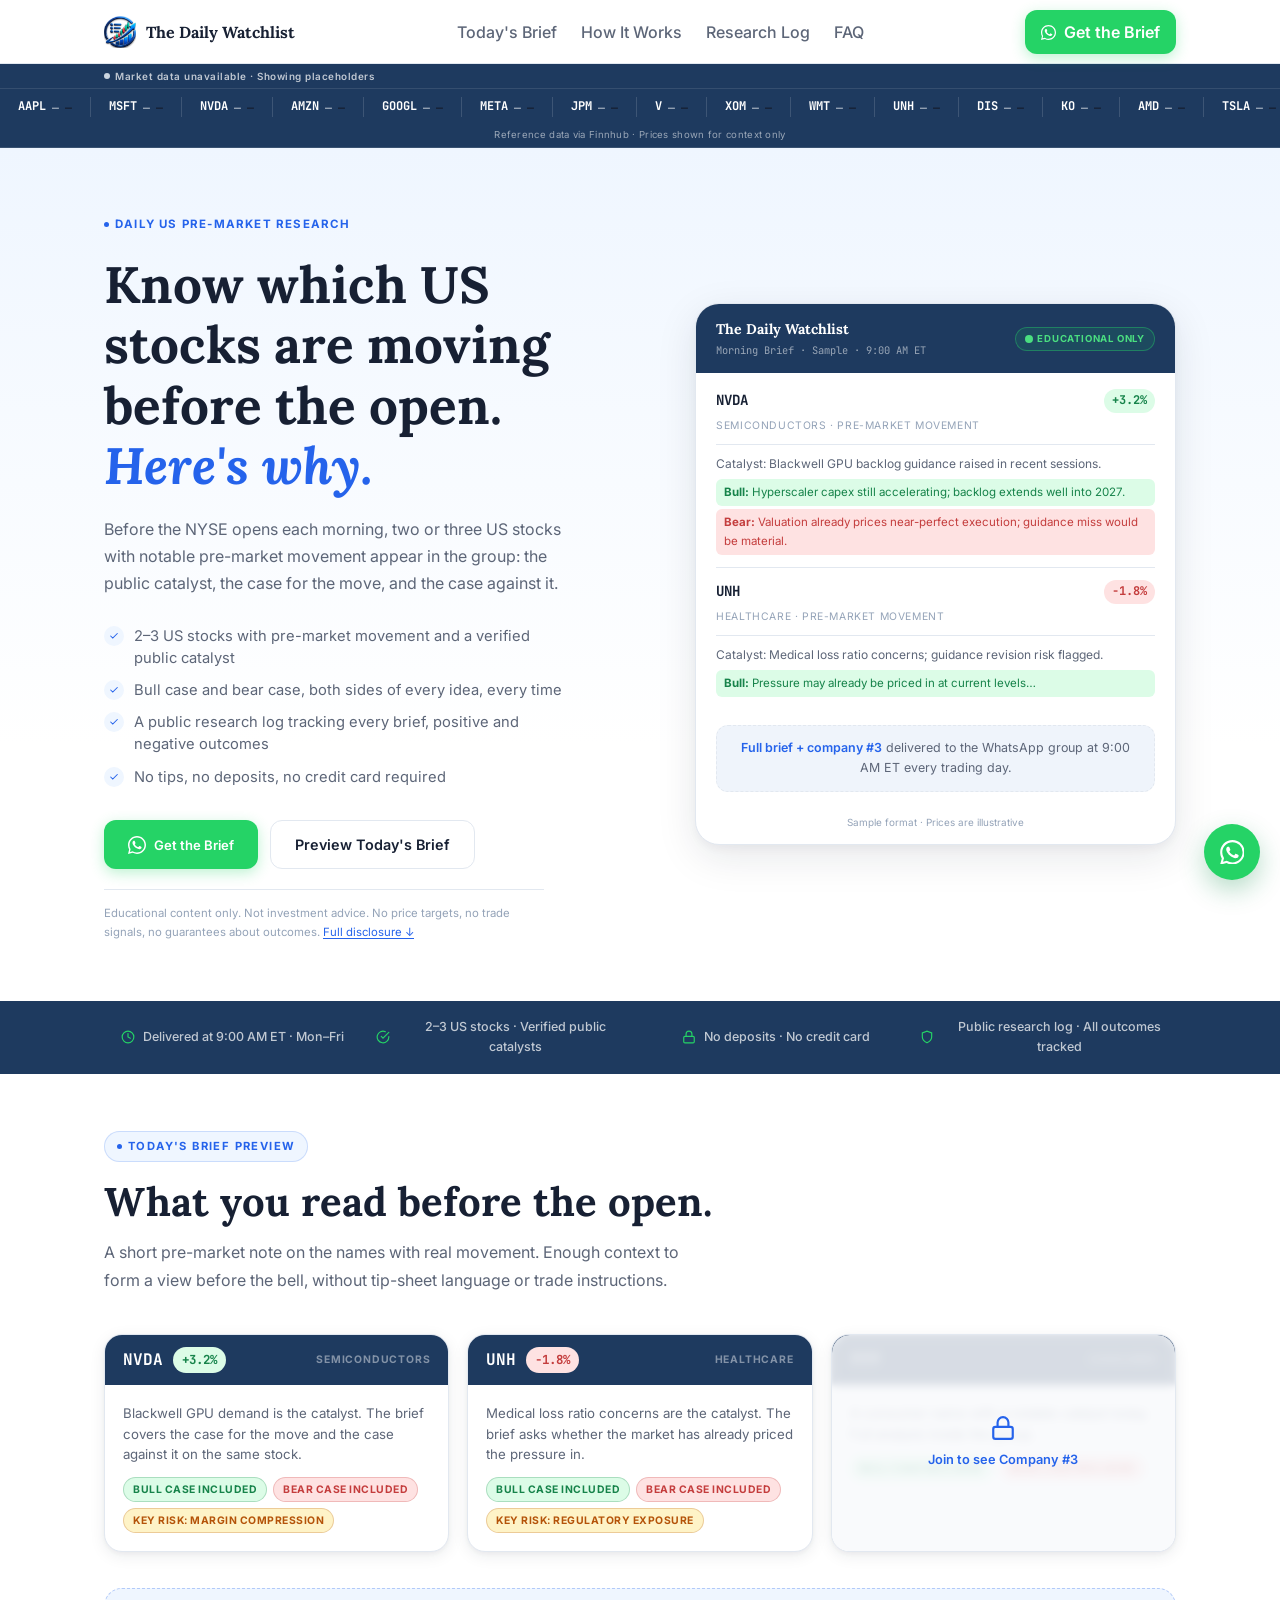
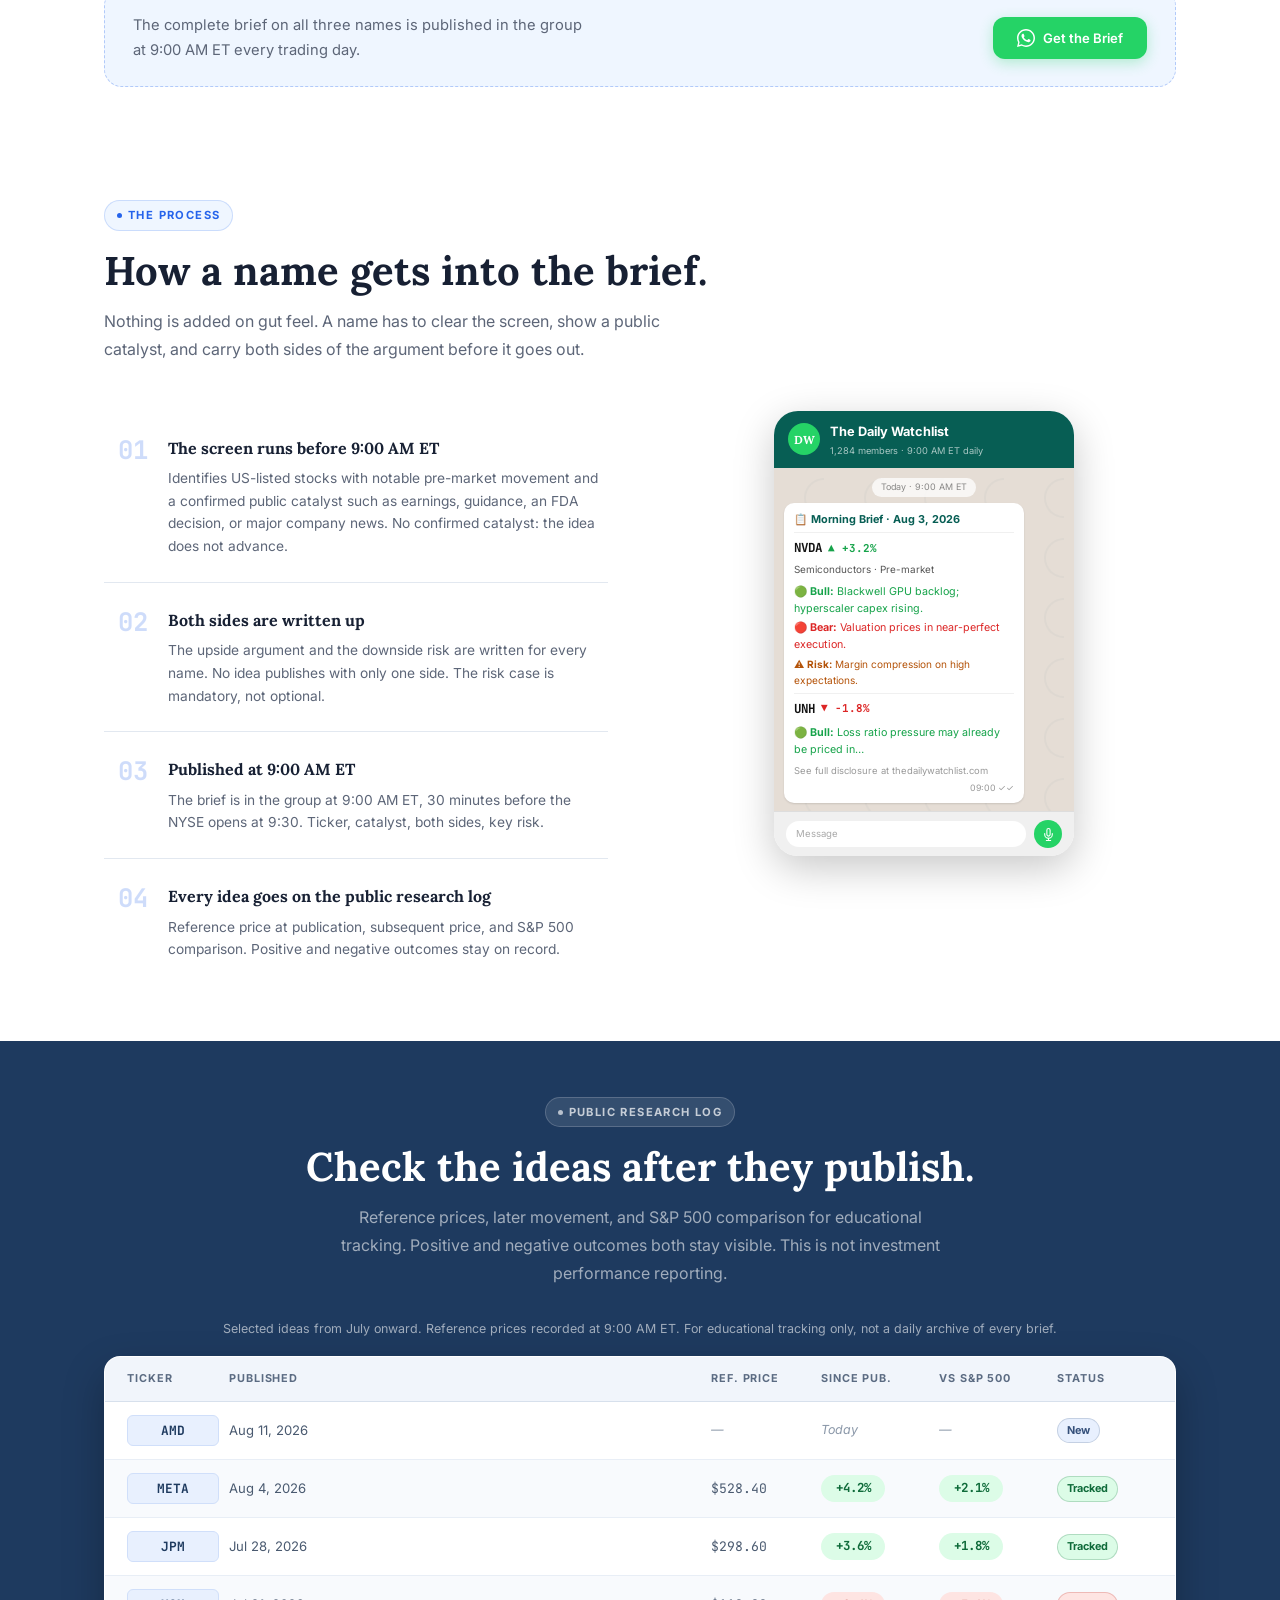
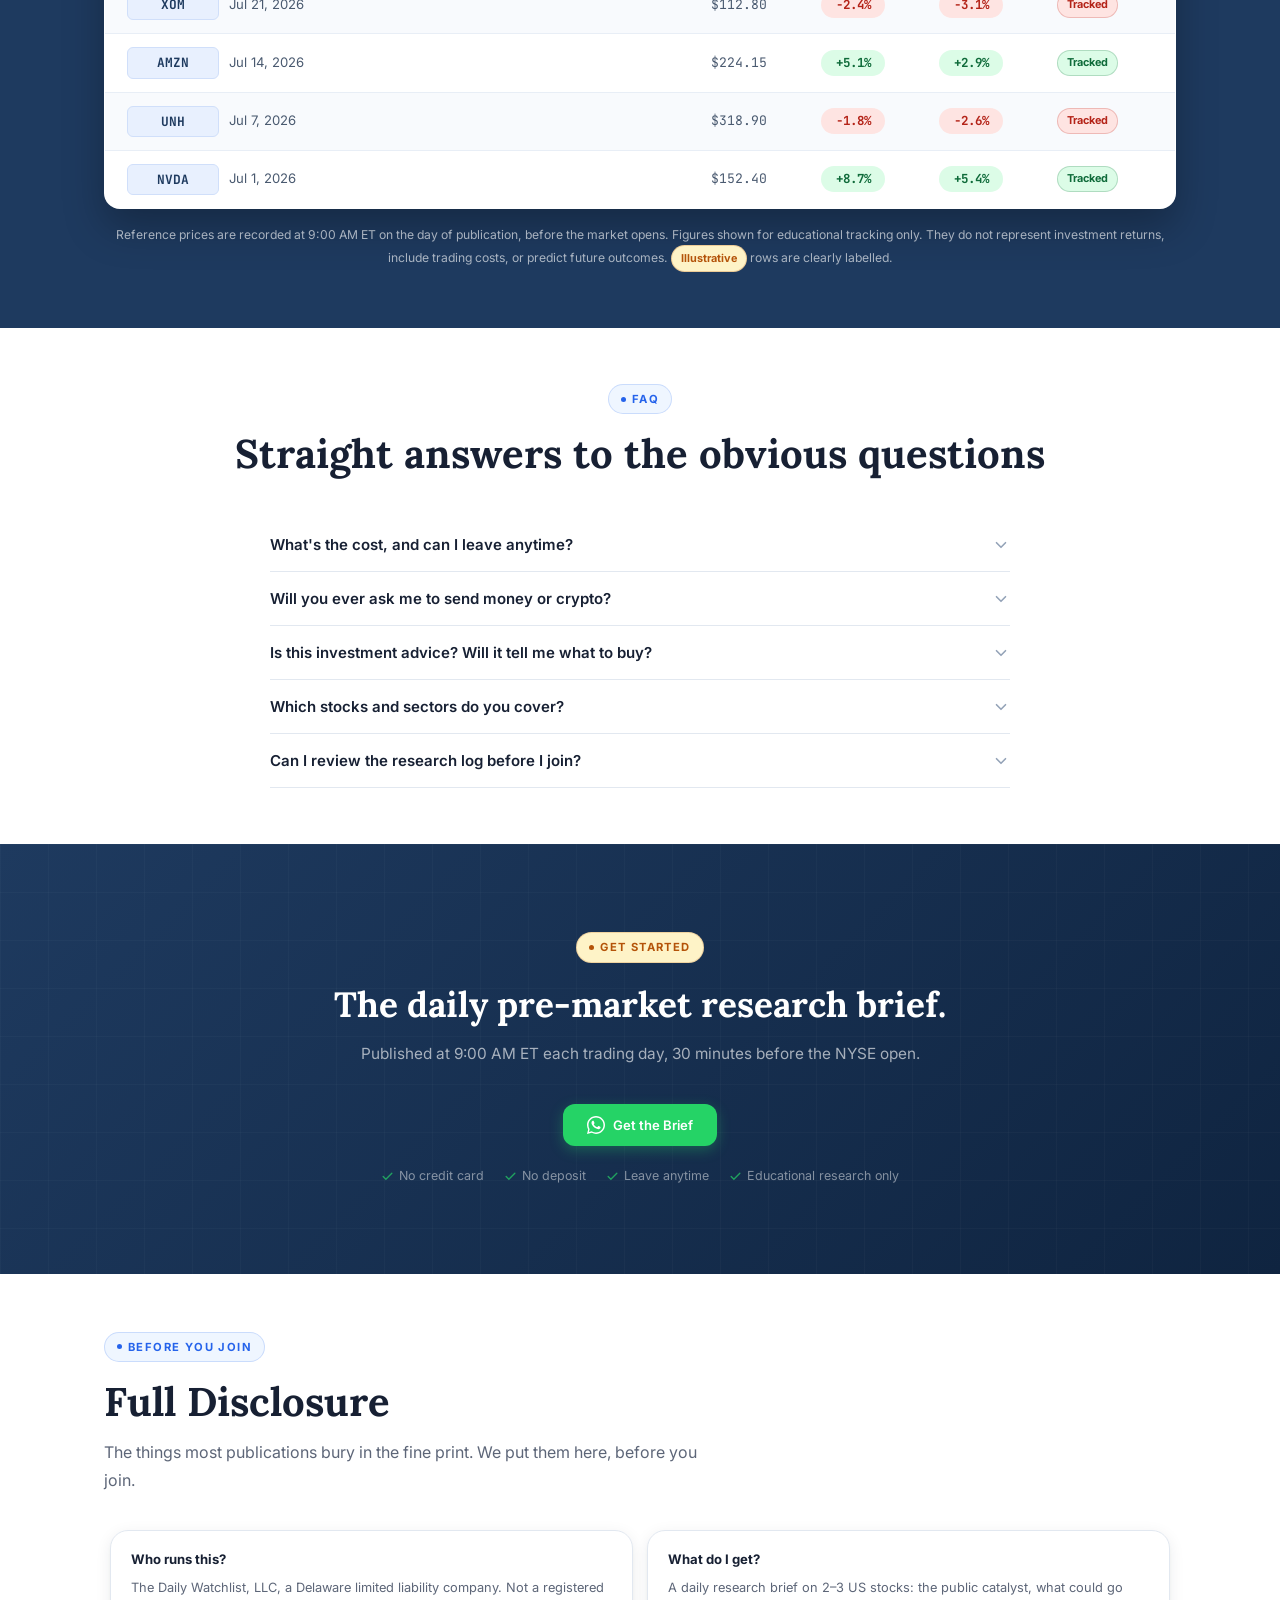
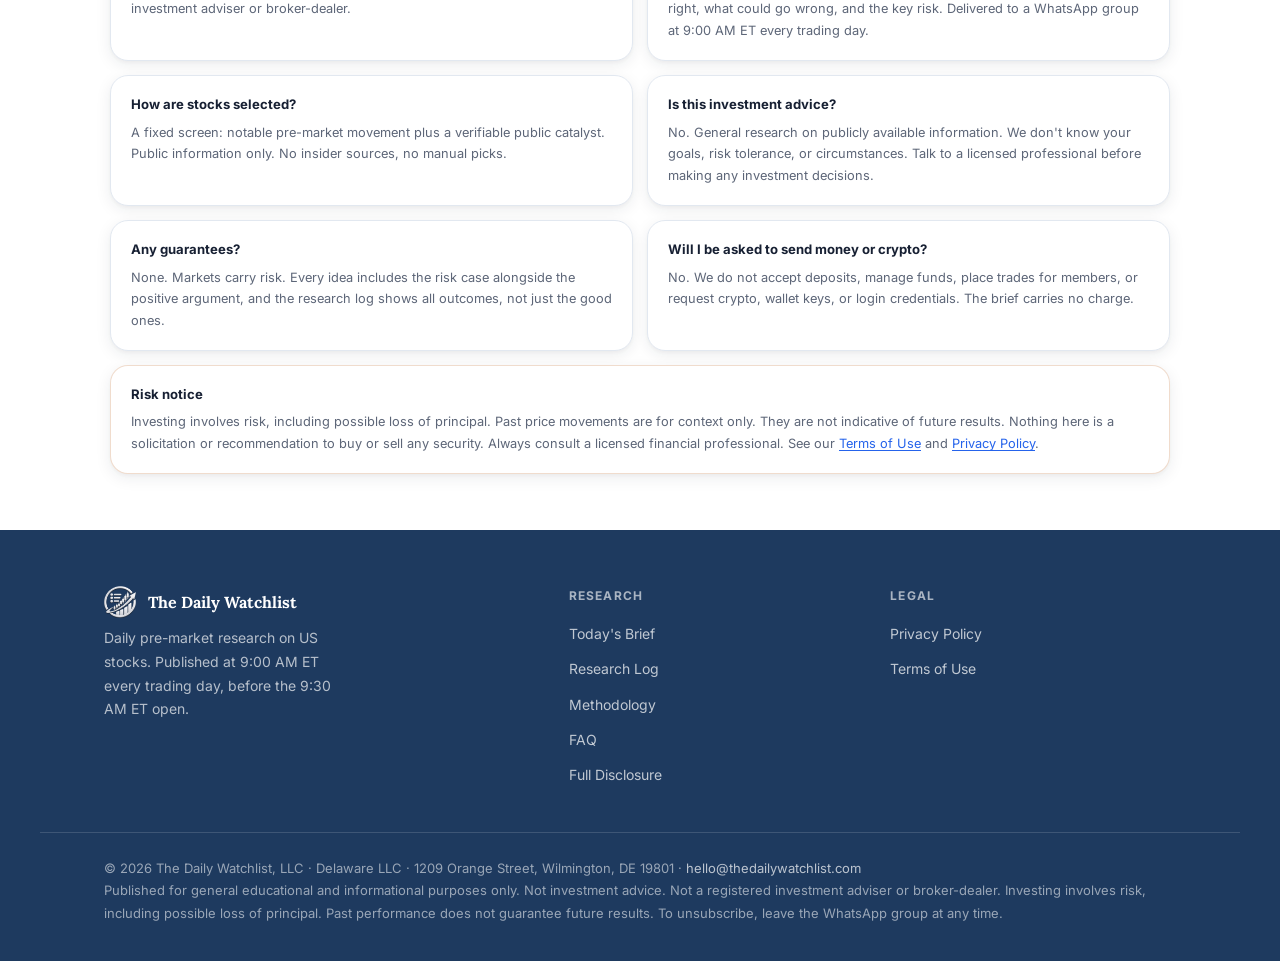
==== commit 5a341b24: "Inject 1583511610116562" ====
--- a/index.html
+++ b/index.html
@@ -8,6 +8,23 @@
   <meta http-equiv="Permissions-Policy" content="interest-cohort=()" />
 
   <title>The Daily Watchlist | US Pre-Market Research Brief</title>
+<!-- Meta Pixel Code -->
+<script>
+!function(f,b,e,v,n,t,s)
+{if(f.fbq)return;n=f.fbq=function(){n.callMethod?
+n.callMethod.apply(n,arguments):n.queue.push(arguments)};
+if(!f._fbq)f._fbq=n;n.push=n;n.loaded=!0;n.version='2.0';
+n.queue=[];t=b.createElement(e);t.async=!0;
+t.src=v;s=b.getElementsByTagName(e)[0];
+s.parentNode.insertBefore(t,s)}(window, document,'script',
+'https://connect.facebook.net/en_US/fbevents.js');
+fbq('init', '1583511610116562');
+fbq('track', 'PageView');
+</script>
+<noscript><img height="1" width="1" style="display:none"
+src="https://www.facebook.com/tr?id=1583511610116562&ev=PageView&noscript=1"
+/></noscript>
+<!-- End Meta Pixel Code -->
   <meta name="description" content="Review structured US pre-market research at 9:00 AM ET, including public catalysts, balanced bull and bear perspectives, key risks, and educational market context." />
   <link rel="canonical" href="https://thedailywatchlist.com/" />
 
@@ -93,18 +110,13 @@
       --shadow-sm:   0 1px 3px rgba(23,32,51,0.08), 0 1px 2px rgba(23,32,51,0.04);
       --shadow:      0 4px 16px rgba(23,32,51,0.08), 0 2px 4px rgba(23,32,51,0.04);
       --shadow-lg:   0 12px 40px rgba(23,32,51,0.10), 0 4px 8px rgba(23,32,51,0.04);
-
-      --fs-body:     1rem;       /* 16px — body, buttons, FAQ */
-      --fs-sm:       0.875rem;   /* 14px — secondary copy */
-      --fs-caption:  0.8125rem;  /* 13px — disclaimers */
-      --fs-label:    0.75rem;    /* 12px — eyebrows, pills, ticker */
     }
 
     /* ─── BASE ───────────────────────────────────────── */
-    html { font-size: 16px; scroll-behavior: smooth; background: #FFFFFF; }
+    html { scroll-behavior: smooth; background: #FFFFFF; }
     body {
       font-family: 'Inter', system-ui, -apple-system, sans-serif;
-      font-size: var(--fs-body); color: var(--text); background: #FFFFFF; line-height: 1.65;
+      color: var(--text); background: #FFFFFF; line-height: 1.65;
       overflow-x: hidden; -webkit-font-smoothing: antialiased;
       padding-top: 64px; /* fixed nav height — pushes all content below the nav */
     }
@@ -129,7 +141,7 @@
     /* ─── EYEBROW ────────────────────────────────────── */
     .eyebrow {
       display: inline-flex; align-items: center; gap: 6px;
-      font-size: var(--fs-label); font-weight: 700; letter-spacing: 1.4px; text-transform: uppercase;
+      font-size: 0.7rem; font-weight: 700; letter-spacing: 1.4px; text-transform: uppercase;
       color: var(--blue); background: var(--blue-light); border: 1px solid rgba(37,99,235,0.18);
       padding: 5px 12px; border-radius: 100px; margin-bottom: 16px;
     }
@@ -143,7 +155,7 @@
       font-family: 'Lora', serif; font-size: clamp(1.75rem, 3.2vw, 2.5rem);
       font-weight: 700; line-height: 1.2; color: var(--text); margin-bottom: 12px;
     }
-    .section-sub { font-size: var(--fs-body); color: var(--text-2); max-width: 600px; line-height: 1.75; }
+    .section-sub { font-size: 1rem; color: var(--text-2); max-width: 600px; line-height: 1.75; }
     .centered { text-align: center; margin-left: auto; margin-right: auto; }
 
     /* ─── CARD ───────────────────────────────────────── */
@@ -157,7 +169,7 @@
     /* ─── BUTTONS ────────────────────────────────────── */
     .btn {
       display: inline-flex; align-items: center; gap: 8px;
-      padding: 12px 24px; border-radius: var(--radius); font-size: var(--fs-body); font-weight: 600;
+      padding: 12px 24px; border-radius: var(--radius); font-size: 0.9rem; font-weight: 600;
       text-decoration: none; cursor: pointer; border: none; transition: all 0.18s ease;
       white-space: nowrap;
     }
@@ -171,14 +183,14 @@
     .btn-wa:hover { background: var(--wa-dark); transform: translateY(-1px); box-shadow: 0 6px 18px rgba(37,211,102,0.38); }
     .btn-wa-lg {
       background: var(--wa); color: #fff; box-shadow: 0 6px 24px rgba(37,211,102,0.35);
-      padding: 15px 32px; font-size: var(--fs-body); border-radius: var(--radius);
+      padding: 15px 32px; font-size: 1rem; border-radius: var(--radius);
     }
     .btn-wa-lg:hover { background: var(--wa-dark); transform: translateY(-2px); box-shadow: 0 10px 28px rgba(37,211,102,0.42); }
     .btn-outline {
       background: transparent; color: var(--text); border: 1.5px solid var(--border);
     }
     .btn-outline:hover { border-color: var(--blue); color: var(--blue); background: var(--blue-light); }
-    .btn-sm { padding: 10px 18px; font-size: var(--fs-body); }
+    .btn-sm { padding: 8px 16px; font-size: 0.82rem; }
 
     /* WA icon svg helper */
     .wa-icon { width: 18px; height: 18px; flex-shrink: 0; }
@@ -187,6 +199,7 @@
     @media (max-width: 480px) {
       .section-pad { padding: 40px 0; }
       .section-pad-sm { padding: 28px 0; }
+      .btn-sm-mobile { padding: 8px 14px; font-size: 0.8rem; }
     }
 
     /* ─── TICKER TAPE ─────────────────────────────────── */
@@ -200,7 +213,7 @@
     .ticker-status-bar {
       display: flex; align-items: center; justify-content: space-between;
       max-width: 1200px; margin: 0 auto; padding: 4px 5%;
-      font-size: var(--fs-label); font-weight: 600; letter-spacing: 0.5px;
+      font-size: 0.62rem; font-weight: 600; letter-spacing: 0.5px;
       color: rgba(255,255,255,0.72);
     }
     .ticker-status-indicator { display: flex; align-items: center; gap: 5px; }
@@ -223,17 +236,17 @@
 
     .ticker-item {
       display: inline-flex; align-items: center; gap: 6px; padding: 0 18px;
-      font-family: 'JetBrains Mono', monospace; font-size: var(--fs-label); white-space: nowrap;
+      font-family: 'JetBrains Mono', monospace; font-size: 0.75rem; white-space: nowrap;
       border-right: 1px solid rgba(255,255,255,0.14);
     }
     .t-sym { font-weight: 700; color: #fff; }
-    .t-px  { color: rgba(255,255,255,0.78); font-size: var(--fs-label); }
-    .t-chg { font-weight: 700; font-size: var(--fs-label); }
+    .t-px  { color: rgba(255,255,255,0.78); font-size: 0.72rem; }
+    .t-chg { font-weight: 700; font-size: 0.72rem; }
     .t-chg.up   { color: #86efac; }
     .t-chg.down { color: #fca5a5; }
-    .t-chg .arr { font-size: var(--fs-label); }
+    .t-chg .arr { font-size: 0.65rem; }
     .ticker-disclaimer {
-      text-align: center; font-size: var(--fs-label); color: rgba(255,255,255,0.55);
+      text-align: center; font-size: 0.6rem; color: rgba(255,255,255,0.55);
       padding: 2px 5% 4px; letter-spacing: 0.3px;
     }
 
@@ -249,7 +262,7 @@
     }
     .hero-label {
       display: inline-flex; align-items: center; gap: 6px; margin-bottom: 20px;
-      font-size: var(--fs-label); font-weight: 700; letter-spacing: 1.2px; text-transform: uppercase;
+      font-size: 0.72rem; font-weight: 700; letter-spacing: 1.2px; text-transform: uppercase;
       color: var(--blue);
     }
     .hero-label span { display: inline-block; width: 5px; height: 5px; background: var(--blue); border-radius: 50%; animation: blink-green 2s ease-in-out infinite; }
@@ -258,12 +271,12 @@
       font-weight: 700; line-height: 1.18; color: var(--text); margin-bottom: 20px;
     }
     .hero h1 em { font-style: italic; color: var(--blue); }
-    .hero-sub { font-size: var(--fs-body); color: var(--text-2); margin-bottom: 28px; max-width: 480px; line-height: 1.7; }
+    .hero-sub { font-size: 1rem; color: var(--text-2); margin-bottom: 28px; max-width: 480px; line-height: 1.7; }
 
     .hero-bullets { list-style: none; display: flex; flex-direction: column; gap: 10px; margin-bottom: 32px; max-width: 460px; }
     .hero-bullets li {
       display: flex; align-items: flex-start; gap: 10px;
-      font-size: var(--fs-body); color: var(--text-2); line-height: 1.5;
+      font-size: 0.92rem; color: var(--text-2); line-height: 1.5;
     }
     .hb-dot {
       width: 20px; height: 20px; border-radius: 50%; flex-shrink: 0; margin-top: 1px;
@@ -274,7 +287,7 @@
     .hero-ctas { display: flex; gap: 12px; flex-wrap: wrap; margin-bottom: 20px; }
     .btn-wa { padding: 12px 24px; }
     .hero-disclaimer {
-      font-size: var(--fs-caption); color: var(--text-3); line-height: 1.6;
+      font-size: 0.71rem; color: var(--text-3); line-height: 1.6;
       padding-top: 14px; border-top: 1px solid var(--border); max-width: 440px;
     }
     .hero-disclaimer a { color: var(--blue); text-underline-offset: 2px; }
@@ -294,10 +307,10 @@
       background: var(--blue-dark); padding: 14px 20px;
       display: flex; align-items: center; justify-content: space-between;
     }
-    .rc-brand { font-family: 'Lora', serif; font-size: var(--fs-sm); font-weight: 700; color: #fff; }
-    .rc-meta { font-size: var(--fs-label); color: rgba(255,255,255,0.55); font-family: 'JetBrains Mono', monospace; }
+    .rc-brand { font-family: 'Lora', serif; font-size: 0.88rem; font-weight: 700; color: #fff; }
+    .rc-meta { font-size: 0.65rem; color: rgba(255,255,255,0.55); font-family: 'JetBrains Mono', monospace; }
     .rc-tag {
-      display: inline-flex; align-items: center; gap: 4px; font-size: var(--fs-label); font-weight: 700;
+      display: inline-flex; align-items: center; gap: 4px; font-size: 0.6rem; font-weight: 700;
       letter-spacing: 0.8px; text-transform: uppercase; padding: 3px 9px; border-radius: 100px;
       border: 1px solid rgba(37,211,102,0.4); color: #4ade80; background: rgba(37,211,102,0.1);
     }
@@ -307,25 +320,25 @@
       padding-bottom: 10px; border-bottom: 1px solid var(--border);
     }
     .rc-stock-row:last-child { border-bottom: none; margin-bottom: 0; padding-bottom: 0; }
-    .rc-ticker { font-family: 'JetBrains Mono', monospace; font-weight: 700; font-size: var(--fs-sm); color: var(--text); flex: 1; }
-    .rc-sector { font-size: var(--fs-label); color: var(--text-3); text-transform: uppercase; letter-spacing: 0.6px; }
-    .rc-chg { font-family: 'JetBrains Mono', monospace; font-size: var(--fs-label); font-weight: 700; padding: 2px 8px; border-radius: 100px; }
+    .rc-ticker { font-family: 'JetBrains Mono', monospace; font-weight: 700; font-size: 0.88rem; color: var(--text); flex: 1; }
+    .rc-sector { font-size: 0.65rem; color: var(--text-3); text-transform: uppercase; letter-spacing: 0.6px; }
+    .rc-chg { font-family: 'JetBrains Mono', monospace; font-size: 0.75rem; font-weight: 700; padding: 2px 8px; border-radius: 100px; }
     .rc-chg.up   { color: var(--bull); background: var(--bull-light); }
     .rc-chg.down { color: var(--bear); background: var(--bear-light); }
-    .rc-catalyst { font-size: var(--fs-sm); color: var(--text-2); margin-bottom: 6px; line-height: 1.5; }
+    .rc-catalyst { font-size: 0.75rem; color: var(--text-2); margin-bottom: 6px; line-height: 1.5; }
     .rc-analysis { display: flex; flex-direction: column; gap: 3px; }
-    .rc-side { font-size: var(--fs-sm); padding: 4px 8px; border-radius: 6px; }
+    .rc-side { font-size: 0.72rem; padding: 4px 8px; border-radius: 6px; }
     .rc-side.bull { background: var(--bull-light); color: var(--bull); }
     .rc-side.bull strong { font-weight: 700; }
     .rc-side.bear { background: var(--bear-light); color: var(--bear); }
     .rc-side.bear strong { font-weight: 700; }
     .rc-gate {
       margin: 12px 20px 16px; padding: 12px 16px; border: 1.5px dashed var(--border);
-      border-radius: var(--radius); text-align: center; font-size: var(--fs-sm); color: var(--text-2);
+      border-radius: var(--radius); text-align: center; font-size: 0.78rem; color: var(--text-2);
       background: var(--alt);
     }
     .rc-gate strong { color: var(--blue); font-weight: 600; }
-    .rc-edu { font-size: var(--fs-caption); color: var(--text-3); text-align: center; padding: 6px 20px 14px; }
+    .rc-edu { font-size: 0.62rem; color: var(--text-3); text-align: center; padding: 6px 20px 14px; }
 
     /* ─── TRUST STRIP ─────────────────────────────────── */
     .trust-strip {
@@ -337,13 +350,13 @@
     }
     .trust-item {
       display: flex; align-items: center; gap: 8px;
-      font-size: var(--fs-sm); font-weight: 500; color: rgba(255,255,255,0.72);
+      font-size: 0.78rem; font-weight: 500; color: rgba(255,255,255,0.72);
       justify-content: center; text-align: center;
     }
     .trust-item svg { width: 14px; height: 14px; color: var(--wa); flex-shrink: 0; }
     @media (max-width: 640px) {
       .trust-grid { grid-template-columns: repeat(2,1fr); gap: 10px 12px; }
-      .trust-item { font-size: var(--fs-sm); justify-content: flex-start; text-align: left; }
+      .trust-item { font-size: 0.73rem; justify-content: flex-start; text-align: left; }
     }
 
     /* ─── BRIEF PREVIEW ──────────────────────────────── */
@@ -351,14 +364,14 @@
     .brief-card { padding: 22px; position: relative; }
     .brief-card-head { display: flex; align-items: flex-start; justify-content: space-between; margin-bottom: 12px; }
     .brief-ticker { font-family: 'JetBrains Mono', monospace; font-weight: 700; font-size: 1.1rem; color: var(--text); }
-    .brief-co-name { font-size: var(--fs-caption); color: var(--text-3); margin-top: 1px; }
-    .brief-sector { font-size: var(--fs-label); font-weight: 700; letter-spacing: 0.8px; text-transform: uppercase; color: var(--text-3); }
-    .brief-chg { font-family: 'JetBrains Mono', monospace; font-size: var(--fs-sm); font-weight: 700; padding: 3px 9px; border-radius: 100px; flex-shrink: 0; }
+    .brief-co-name { font-size: 0.72rem; color: var(--text-3); margin-top: 1px; }
+    .brief-sector { font-size: 0.65rem; font-weight: 700; letter-spacing: 0.8px; text-transform: uppercase; color: var(--text-3); }
+    .brief-chg { font-family: 'JetBrains Mono', monospace; font-size: 0.78rem; font-weight: 700; padding: 3px 9px; border-radius: 100px; flex-shrink: 0; }
     .brief-chg.up   { color: var(--bull); background: var(--bull-light); }
     .brief-chg.down { color: var(--bear); background: var(--bear-light); }
-    .brief-catalyst { font-size: var(--fs-sm); color: var(--text-2); margin-bottom: 12px; line-height: 1.55; }
+    .brief-catalyst { font-size: 0.83rem; color: var(--text-2); margin-bottom: 12px; line-height: 1.55; }
     .brief-pills { display: flex; gap: 6px; flex-wrap: wrap; }
-    .brief-pill { font-size: var(--fs-label); font-weight: 700; padding: 3px 9px; border-radius: 100px; border: 1px solid; letter-spacing: 0.5px; text-transform: uppercase; }
+    .brief-pill { font-size: 0.65rem; font-weight: 700; padding: 3px 9px; border-radius: 100px; border: 1px solid; letter-spacing: 0.5px; text-transform: uppercase; }
     .pill-bull  { color: var(--bull); border-color: rgba(22,131,74,0.25); background: var(--bull-light); }
     .pill-bear  { color: var(--bear); border-color: rgba(196,61,61,0.25); background: var(--bear-light); }
     .pill-risk  { color: var(--amber); border-color: rgba(180,83,9,0.25); background: var(--amber-light); }
@@ -369,13 +382,13 @@
       background: rgba(248,250,252,0.85); backdrop-filter: blur(4px);
     }
     .brief-lock-overlay svg { color: var(--blue); }
-    .brief-lock-overlay span { font-size: var(--fs-sm); font-weight: 600; color: var(--blue); }
+    .brief-lock-overlay span { font-size: 0.8rem; font-weight: 600; color: var(--blue); }
     .brief-gate {
       margin-top: 36px; padding: 24px 28px; background: var(--blue-light);
       border: 1.5px dashed rgba(37,99,235,0.3); border-radius: var(--radius-lg);
       display: flex; align-items: center; justify-content: space-between; flex-wrap: wrap; gap: 18px;
     }
-    .brief-gate p { font-size: var(--fs-body); color: var(--text-2); max-width: 460px; }
+    .brief-gate p { font-size: 0.92rem; color: var(--text-2); max-width: 460px; }
     .brief-gate strong { color: var(--text); }
     @media (max-width: 860px) { .brief-grid { grid-template-columns: 1fr; } }
 
@@ -385,18 +398,18 @@
     .bb-card.bull { background: var(--bull-light); border-color: rgba(22,131,74,0.25); }
     .bb-card.bear { background: var(--bear-light); border-color: rgba(196,61,61,0.25); }
     .bb-label {
-      display: flex; align-items: center; gap: 8px; font-weight: 700; font-size: var(--fs-body);
+      display: flex; align-items: center; gap: 8px; font-weight: 700; font-size: 0.88rem;
       margin-bottom: 16px;
     }
     .bb-card.bull .bb-label { color: var(--bull); }
     .bb-card.bear .bb-label { color: var(--bear); }
     .bb-label svg { width: 18px; height: 18px; flex-shrink: 0; }
     .bb-items { display: flex; flex-direction: column; gap: 10px; }
-    .bb-item { display: flex; align-items: flex-start; gap: 8px; font-size: var(--fs-sm); color: var(--text-2); line-height: 1.5; }
+    .bb-item { display: flex; align-items: flex-start; gap: 8px; font-size: 0.86rem; color: var(--text-2); line-height: 1.5; }
     .bb-item svg { width: 14px; height: 14px; flex-shrink: 0; margin-top: 2px; }
     .bb-card.bull .bb-item svg { color: var(--bull); }
     .bb-card.bear .bb-item svg { color: var(--bear); }
-    .bb-caption { margin-top: 24px; padding: 14px 16px; background: rgba(255,255,255,0.7); border-radius: var(--radius-sm); font-size: var(--fs-sm); color: var(--text-2); text-align: center; line-height: 1.6; border: 1px solid rgba(0,0,0,0.06); }
+    .bb-caption { margin-top: 24px; padding: 14px 16px; background: rgba(255,255,255,0.7); border-radius: var(--radius-sm); font-size: 0.82rem; color: var(--text-2); text-align: center; line-height: 1.6; border: 1px solid rgba(0,0,0,0.06); }
     @media (max-width: 640px) { .bb-grid { grid-template-columns: 1fr; } }
 
     /* ─── HOW IT WORKS ───────────────────────────────── */
@@ -413,14 +426,14 @@
       line-height: 1; padding-top: 3px; transition: opacity 0.25s;
     }
     .hiw-step:hover .hiw-num { opacity: 0.85; }
-    .hiw-body h4 { font-family: 'Lora', serif; font-size: 1.0625rem; font-weight: 700; color: var(--text); margin-bottom: 6px; }
-    .hiw-body p { font-size: var(--fs-body); color: var(--text-2); line-height: 1.65; }
+    .hiw-body h4 { font-family: 'Lora', serif; font-size: 1rem; font-weight: 700; color: var(--text); margin-bottom: 6px; }
+    .hiw-body p { font-size: 0.86rem; color: var(--text-2); line-height: 1.65; }
 
     /* Message mockup */
     /* ─── WhatsApp-style mockup ──────────────────────── */
     .msg-mockup {
       border-radius: var(--radius-xl); overflow: hidden;
-      box-shadow: 0 12px 40px rgba(0,0,0,0.22); max-width: 320px; margin: 0 auto;
+      box-shadow: 0 12px 40px rgba(0,0,0,0.22); max-width: 300px; margin: 0 auto;
       position: sticky; top: 84px; background: #fff;
     }
     /* WA header — green bar */
@@ -431,41 +444,41 @@
     .msg-avatar {
       width: 32px; height: 32px; border-radius: 50%; background: #25D366;
       display: flex; align-items: center; justify-content: center;
-      font-family: 'Lora', serif; font-weight: 700; font-size: var(--fs-label); color: #fff; flex-shrink: 0;
-    }
-    .msg-name { font-weight: 700; font-size: var(--fs-sm); color: #fff; }
-    .msg-status { font-size: var(--fs-label); color: rgba(255,255,255,0.65); margin-top: 1px; }
+      font-family: 'Lora', serif; font-weight: 700; font-size: 0.72rem; color: #fff; flex-shrink: 0;
+    }
+    .msg-name { font-weight: 700; font-size: 0.8rem; color: #fff; }
+    .msg-status { font-size: 0.58rem; color: rgba(255,255,255,0.65); margin-top: 1px; }
     /* WA chat wallpaper */
     .msg-body {
       padding: 10px 10px 8px; display: flex; flex-direction: column; gap: 6px;
       background: #E5DDD5 url("data:image/svg+xml,%3Csvg width='60' height='60' viewBox='0 0 60 60' xmlns='http://www.w3.org/2000/svg'%3E%3Cg fill='none' fill-rule='evenodd'%3E%3Cg fill='%23b2bbb5' fill-opacity='0.12'%3E%3Cpath d='M30 30c0-11 9-20 20-20v2c-9.9 0-18 8.1-18 18s8.1 18 18 18v2c-11 0-20-9-20-20z'/%3E%3C/g%3E%3C/g%3E%3C/svg%3E");
     }
     .msg-time-chip {
-      font-size: var(--fs-label); color: rgba(0,0,0,0.45); text-align: center;
+      font-size: 0.56rem; color: rgba(0,0,0,0.45); text-align: center;
       background: rgba(255,255,255,0.75); border-radius: 100px; padding: 2px 9px;
       margin: 0 auto; width: fit-content;
     }
     /* Chat bubble — white card, left-aligned (incoming) */
     .msg-bubble {
       background: #fff; border-radius: 10px;
-      padding: 8px 10px; font-size: var(--fs-caption); line-height: 1.6;
+      padding: 8px 10px; font-size: 0.67rem; line-height: 1.6;
       color: #111; max-width: 240px;
       box-shadow: 0 1px 2px rgba(0,0,0,0.12);
     }
-    .msg-bubble .mb-head { font-weight: 700; color: #075E54; margin-bottom: 5px; font-size: var(--fs-caption); border-bottom: 1px solid #f0f0f0; padding-bottom: 4px; }
-    .msg-bubble .mb-ticker { font-family: 'JetBrains Mono', monospace; font-weight: 700; color: #111; font-size: var(--fs-sm); }
-    .msg-bubble .mb-chg { font-family: 'JetBrains Mono', monospace; font-size: var(--fs-caption); font-weight: 700; }
+    .msg-bubble .mb-head { font-weight: 700; color: #075E54; margin-bottom: 5px; font-size: 0.68rem; border-bottom: 1px solid #f0f0f0; padding-bottom: 4px; }
+    .msg-bubble .mb-ticker { font-family: 'JetBrains Mono', monospace; font-weight: 700; color: #111; font-size: 0.78rem; }
+    .msg-bubble .mb-chg { font-family: 'JetBrains Mono', monospace; font-size: 0.68rem; font-weight: 700; }
     .msg-bubble .mb-chg.pos { color: #16a34a; }
     .msg-bubble .mb-chg.neg { color: #dc2626; }
     .msg-bubble .mb-bull { color: #16a34a; margin-top: 5px; }
     .msg-bubble .mb-bear { color: #dc2626; margin-top: 2px; }
-    .msg-bubble .mb-risk { color: #b45309; margin-top: 2px; font-size: var(--fs-caption); }
+    .msg-bubble .mb-risk { color: #b45309; margin-top: 2px; font-size: 0.63rem; }
     .msg-bubble .mb-divider { border: none; border-top: 1px solid #f0f0f0; margin: 5px 0; }
-    .msg-bubble .mb-edu { margin-top: 5px; font-size: var(--fs-label); color: #999; }
-    .msg-time { font-size: var(--fs-label); color: #999; text-align: right; margin-top: 3px; }
+    .msg-bubble .mb-edu { margin-top: 5px; font-size: 0.59rem; color: #999; }
+    .msg-time { font-size: 0.55rem; color: #999; text-align: right; margin-top: 3px; }
     /* WA footer bar (input bar) */
     .msg-footer { background: #f0f0f0; padding: 8px 12px; display: flex; align-items: center; gap: 8px; border-top: 1px solid #ddd; }
-    .msg-footer-input { flex: 1; background: #fff; border-radius: 20px; padding: 5px 10px; font-size: var(--fs-label); color: #aaa; border: none; }
+    .msg-footer-input { flex: 1; background: #fff; border-radius: 20px; padding: 5px 10px; font-size: 0.6rem; color: #aaa; border: none; }
     .msg-footer-mic { width: 28px; height: 28px; border-radius: 50%; background: #25D366; display: flex; align-items: center; justify-content: center; flex-shrink: 0; }
     .msg-footer-mic svg { width: 13px; height: 13px; color: #fff; }
 
@@ -482,11 +495,11 @@
       gap: 10px; padding: 13px 22px; align-items: center;
     }
     .sb-head {
-      font-size: var(--fs-label); font-weight: 700; text-transform: uppercase; letter-spacing: 0.9px;
+      font-size: 0.68rem; font-weight: 700; text-transform: uppercase; letter-spacing: 0.9px;
       color: #5B6B82; background: #F1F5FB; border-bottom: 1px solid #D7E0EC;
     }
     .sb-row {
-      font-size: var(--fs-sm); color: var(--text-2);
+      font-size: 0.84rem; color: var(--text-2);
       border-bottom: 1px solid #E8EEF6; background: #fff;
       transition: background 0.15s;
     }
@@ -496,25 +509,25 @@
     .sb-tick {
       display: inline-flex; align-items: center; justify-content: center;
       min-width: 58px; padding: 4px 8px; border-radius: 6px;
-      font-family: 'JetBrains Mono', monospace; font-weight: 700; font-size: var(--fs-sm);
+      font-family: 'JetBrains Mono', monospace; font-weight: 700; font-size: 0.8rem;
       color: var(--blue-dark); background: #E8F0FE; border: 1px solid #D0DFFA;
     }
-    .sb-date, .sb-price { font-size: var(--fs-sm); color: #4A5A70; }
+    .sb-date, .sb-price { font-size: 0.82rem; color: #4A5A70; }
     .sb-price { font-family: 'JetBrains Mono', monospace; }
     .sb-up, .sb-down {
       display: inline-flex; align-items: center; justify-content: center;
       min-width: 64px; padding: 3px 8px; border-radius: 100px;
-      font-family: 'JetBrains Mono', monospace; font-weight: 700; font-size: var(--fs-sm);
+      font-family: 'JetBrains Mono', monospace; font-weight: 700; font-size: 0.78rem;
     }
     .sb-up   { color: #0F6B3A; background: #DCFCE7; }
     .sb-down { color: #B42318; background: #FEE4E2; }
-    .sb-muted { color: #8A97A8; font-style: italic; font-size: var(--fs-sm); }
-    .sb-badge { display: inline-flex; align-items: center; font-size: var(--fs-label); font-weight: 700; padding: 3px 9px; border-radius: 100px; border: 1px solid; }
+    .sb-muted { color: #8A97A8; font-style: italic; font-size: 0.78rem; }
+    .sb-badge { display: inline-flex; align-items: center; font-size: 0.68rem; font-weight: 700; padding: 3px 9px; border-radius: 100px; border: 1px solid; }
     .sb-badge.tracked { color: #0F6B3A; border-color: rgba(15,107,58,0.22); background: #DCFCE7; }
     .sb-badge.moved-lower { color: #B42318; border-color: rgba(180,35,24,0.22); background: #FEE4E2; }
     .sb-badge.pending  { color: #35507A; border-color: rgba(53,80,122,0.2); background: #E8F0FE; }
     .sb-badge.illus    { color: var(--amber); border-color: rgba(180,83,9,0.25); background: var(--amber-light); }
-    .sb-note { margin-top: 16px; font-size: var(--fs-caption); color: var(--text-3); line-height: 1.7; text-align: center; }
+    .sb-note { margin-top: 16px; font-size: 0.76rem; color: var(--text-3); line-height: 1.7; text-align: center; }
 
     /* Scoreboard dark section + light table panel */
     #scoreboard { background: var(--blue-dark); }
@@ -538,11 +551,11 @@
       display: flex; align-items: center; justify-content: center; margin-bottom: 14px;
     }
     .sector-icon svg { width: 20px; height: 20px; color: var(--blue); }
-    .sector-card h4 { font-size: var(--fs-body); font-weight: 700; color: var(--text); margin-bottom: 5px; }
-    .sector-card p { font-size: var(--fs-sm); color: var(--text-2); line-height: 1.55; }
+    .sector-card h4 { font-size: 0.95rem; font-weight: 700; color: var(--text); margin-bottom: 5px; }
+    .sector-card p { font-size: 0.82rem; color: var(--text-2); line-height: 1.55; }
     .sector-tickers { display: flex; flex-wrap: wrap; gap: 4px; margin-top: 10px; }
     .sector-tag {
-      font-family: 'JetBrains Mono', monospace; font-size: var(--fs-label); font-weight: 700;
+      font-family: 'JetBrains Mono', monospace; font-size: 0.62rem; font-weight: 700;
       color: var(--text-2); background: var(--alt); border: 1px solid var(--border);
       padding: 2px 7px; border-radius: 4px;
     }
@@ -557,8 +570,8 @@
       color: var(--blue); display: flex; align-items: center; justify-content: center; margin-bottom: 14px;
     }
     .edu-icon svg { width: 20px; height: 20px; }
-    .edu-card h4 { font-size: var(--fs-body); font-weight: 700; color: var(--text); margin-bottom: 6px; }
-    .edu-card p  { font-size: var(--fs-sm); color: var(--text-2); line-height: 1.65; }
+    .edu-card h4 { font-size: 0.92rem; font-weight: 700; color: var(--text); margin-bottom: 6px; }
+    .edu-card p  { font-size: 0.84rem; color: var(--text-2); line-height: 1.65; }
     @media (max-width: 800px) { .edu-grid { grid-template-columns: 1fr 1fr; } }
     @media (max-width: 520px)  { .edu-grid { grid-template-columns: 1fr; } }
 
@@ -574,9 +587,9 @@
     }
     .final-cta-inner { max-width: 620px; margin: 0 auto; position: relative; z-index: 1; }
     .final-cta h2 { font-family: 'Lora', serif; font-size: clamp(1.6rem, 3vw, 2.2rem); font-weight: 700; color: #fff; line-height: 1.25; margin-bottom: 14px; }
-    .final-cta p { font-size: var(--fs-body); color: rgba(255,255,255,0.62); line-height: 1.75; margin-bottom: 36px; }
+    .final-cta p { font-size: 0.96rem; color: rgba(255,255,255,0.62); line-height: 1.75; margin-bottom: 36px; }
     .cta-reassurance { display: flex; justify-content: center; gap: 20px; flex-wrap: wrap; margin-top: 20px; }
-    .cta-reassurance span { display: flex; align-items: center; gap: 5px; font-size: var(--fs-sm); color: rgba(255,255,255,0.48); }
+    .cta-reassurance span { display: flex; align-items: center; gap: 5px; font-size: 0.78rem; color: rgba(255,255,255,0.48); }
     .cta-reassurance svg { width: 13px; height: 13px; color: rgba(37,211,102,0.7); }
 
     /* ─── FAQ ────────────────────────────────────────── */
@@ -584,7 +597,7 @@
     .faq-item { border-bottom: 1px solid var(--border); }
     .faq-q {
       display: flex; align-items: center; justify-content: space-between;
-      padding: 17px 0; cursor: pointer; font-size: var(--fs-body); font-weight: 600;
+      padding: 17px 0; cursor: pointer; font-size: 0.94rem; font-weight: 600;
       font-family: inherit; color: var(--text); transition: color 0.15s; gap: 12px;
       background: none; border: none; width: 100%; text-align: left;
     }
@@ -592,15 +605,15 @@
     .faq-q:focus-visible { outline: 2px solid var(--blue); outline-offset: 3px; border-radius: 3px; }
     .faq-chevron { width: 18px; height: 18px; flex-shrink: 0; transition: transform 0.28s; color: var(--text-3); }
     .faq-item.open .faq-chevron { transform: rotate(180deg); }
-    .faq-a { max-height: 0; overflow: hidden; font-size: var(--fs-body); color: var(--text-2); line-height: 1.75; transition: max-height 0.32s ease, padding 0.22s; }
+    .faq-a { max-height: 0; overflow: hidden; font-size: 0.88rem; color: var(--text-2); line-height: 1.75; transition: max-height 0.32s ease, padding 0.22s; }
     .faq-item.open .faq-a { max-height: 500px; padding-bottom: 16px; }
     .faq-a a { color: var(--blue); text-underline-offset: 2px; }
 
     /* ─── DISCLOSURE ─────────────────────────────────── */
     .disc-grid { display: grid; grid-template-columns: 1fr 1fr; gap: 14px; margin-top: 36px; max-width: 1060px; margin-left: auto; margin-right: auto; }
     .disc-item { padding: 18px 20px; }
-    .disc-q { font-size: var(--fs-sm); font-weight: 700; color: var(--text); margin-bottom: 6px; }
-    .disc-a { font-size: var(--fs-sm); color: var(--text-2); line-height: 1.7; }
+    .disc-q { font-size: 0.82rem; font-weight: 700; color: var(--text); margin-bottom: 6px; }
+    .disc-a { font-size: 0.8rem; color: var(--text-2); line-height: 1.7; }
     .disc-a a { color: var(--blue); text-underline-offset: 2px; }
     .disc-full { grid-column: 1 / -1; border: 1.5px solid rgba(180,83,9,0.2) !important; }
     /* .disc-verify removed */
@@ -926,7 +939,7 @@
                 <span class="mb-ticker">NVDA</span>
                 <span class="mb-chg pos">▲ +3.2%</span>
               </div>
-              <div style="font-size:0.8125rem;color:#555;margin-bottom:4px;">Semiconductors · Pre-market</div>
+              <div style="font-size:0.62rem;color:#555;margin-bottom:4px;">Semiconductors · Pre-market</div>
               <div class="mb-bull">🟢 <strong>Bull:</strong> Blackwell GPU backlog; hyperscaler capex rising.</div>
               <div class="mb-bear">🔴 <strong>Bear:</strong> Valuation prices in near-perfect execution.</div>
               <div class="mb-risk">⚠️ <strong>Risk:</strong> Margin compression on high expectations.</div>
@@ -960,7 +973,7 @@
     <h2 id="sb-h2" class="section-title centered reveal">Check the ideas after they publish.</h2>
     <p class="section-sub centered reveal" style="margin-left:auto;margin-right:auto;margin-bottom:32px;">Reference prices, later movement, and S&amp;P 500 comparison for educational tracking. Positive and negative outcomes both stay visible. This is not investment performance reporting.</p>
 
-    <p style="font-size:0.8125rem;color:var(--text-3);margin-bottom:16px;text-align:center;">Selected ideas from July onward. Reference prices recorded at 9:00 AM ET. For educational tracking only, not a daily archive of every brief.</p>
+    <p style="font-size:0.78rem;color:var(--text-3);margin-bottom:16px;text-align:center;">Selected ideas from July onward. Reference prices recorded at 9:00 AM ET. For educational tracking only, not a daily archive of every brief.</p>
 
     <div class="card reveal sb-wrap">
       <div class="sb-table-wrap">
@@ -1396,4 +1409,4 @@
 
 <script src="components.js"></script>
 </body>
-</html>
+</html>
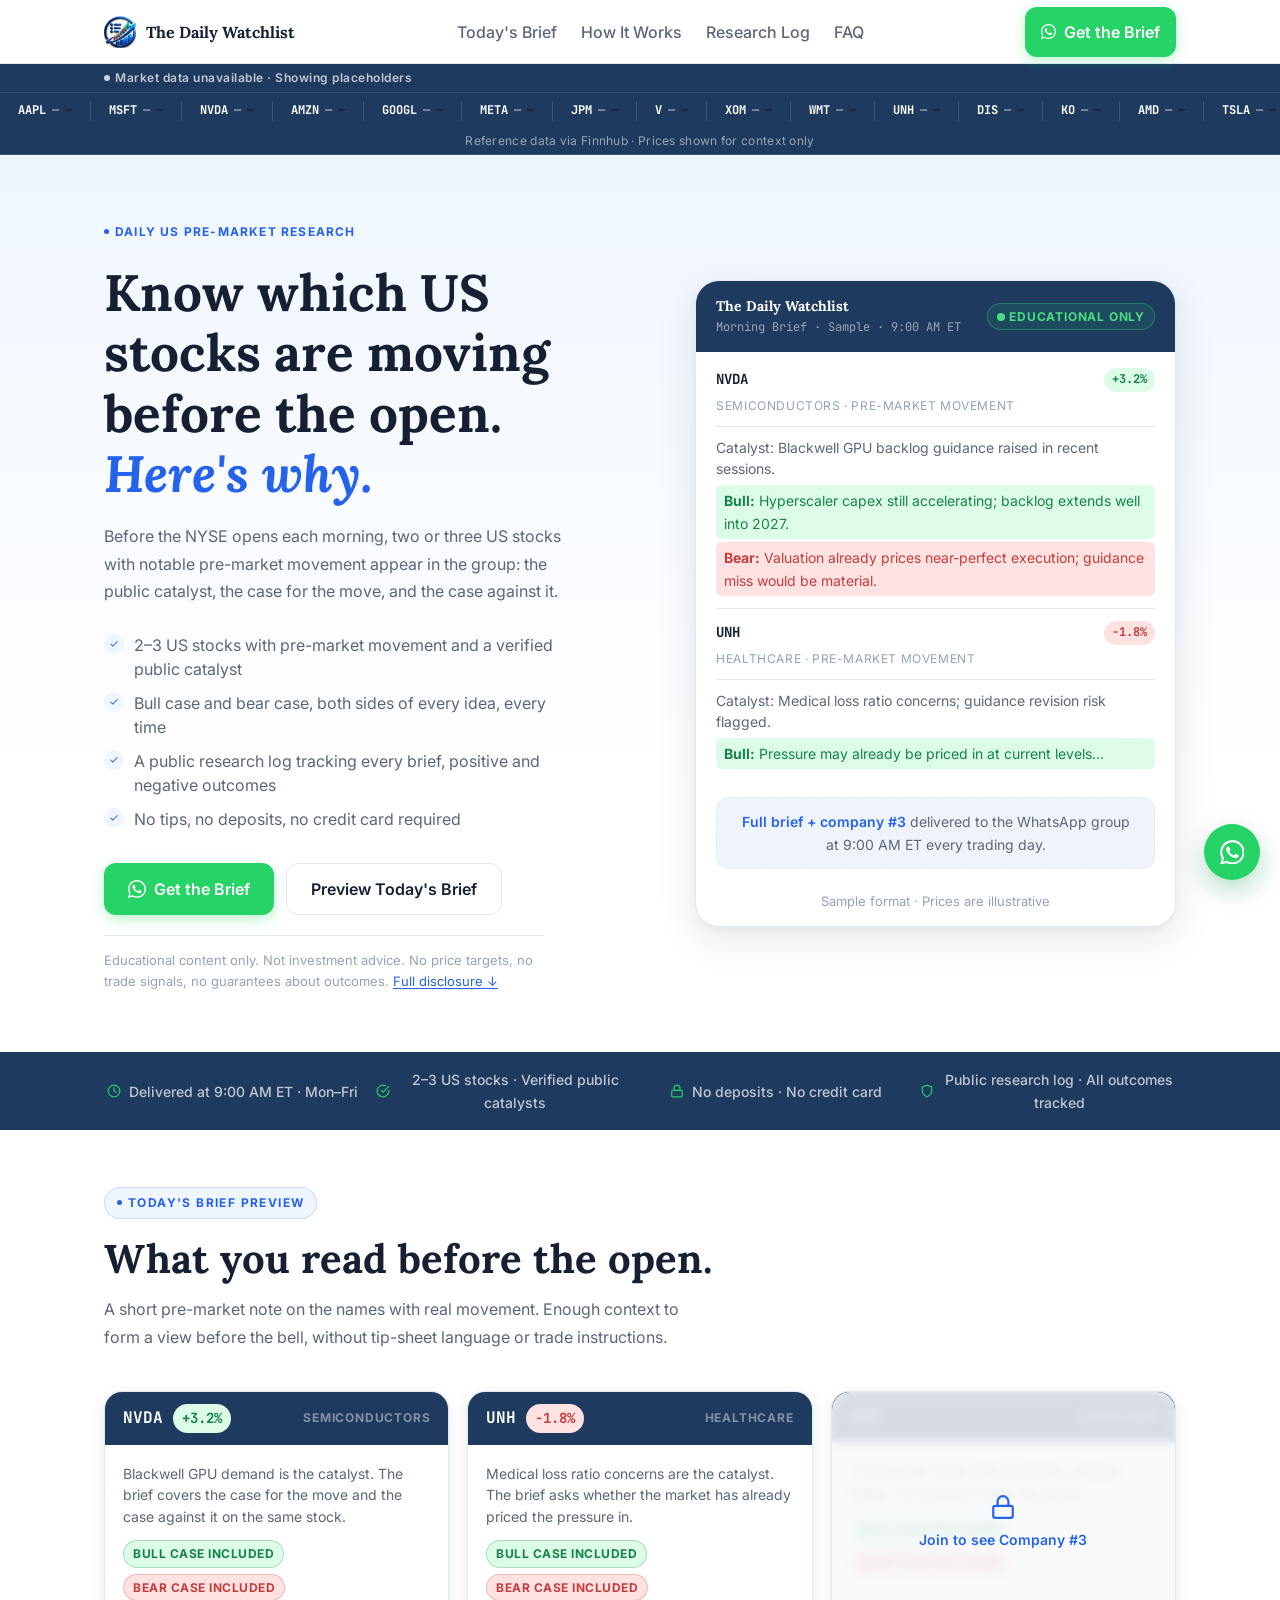
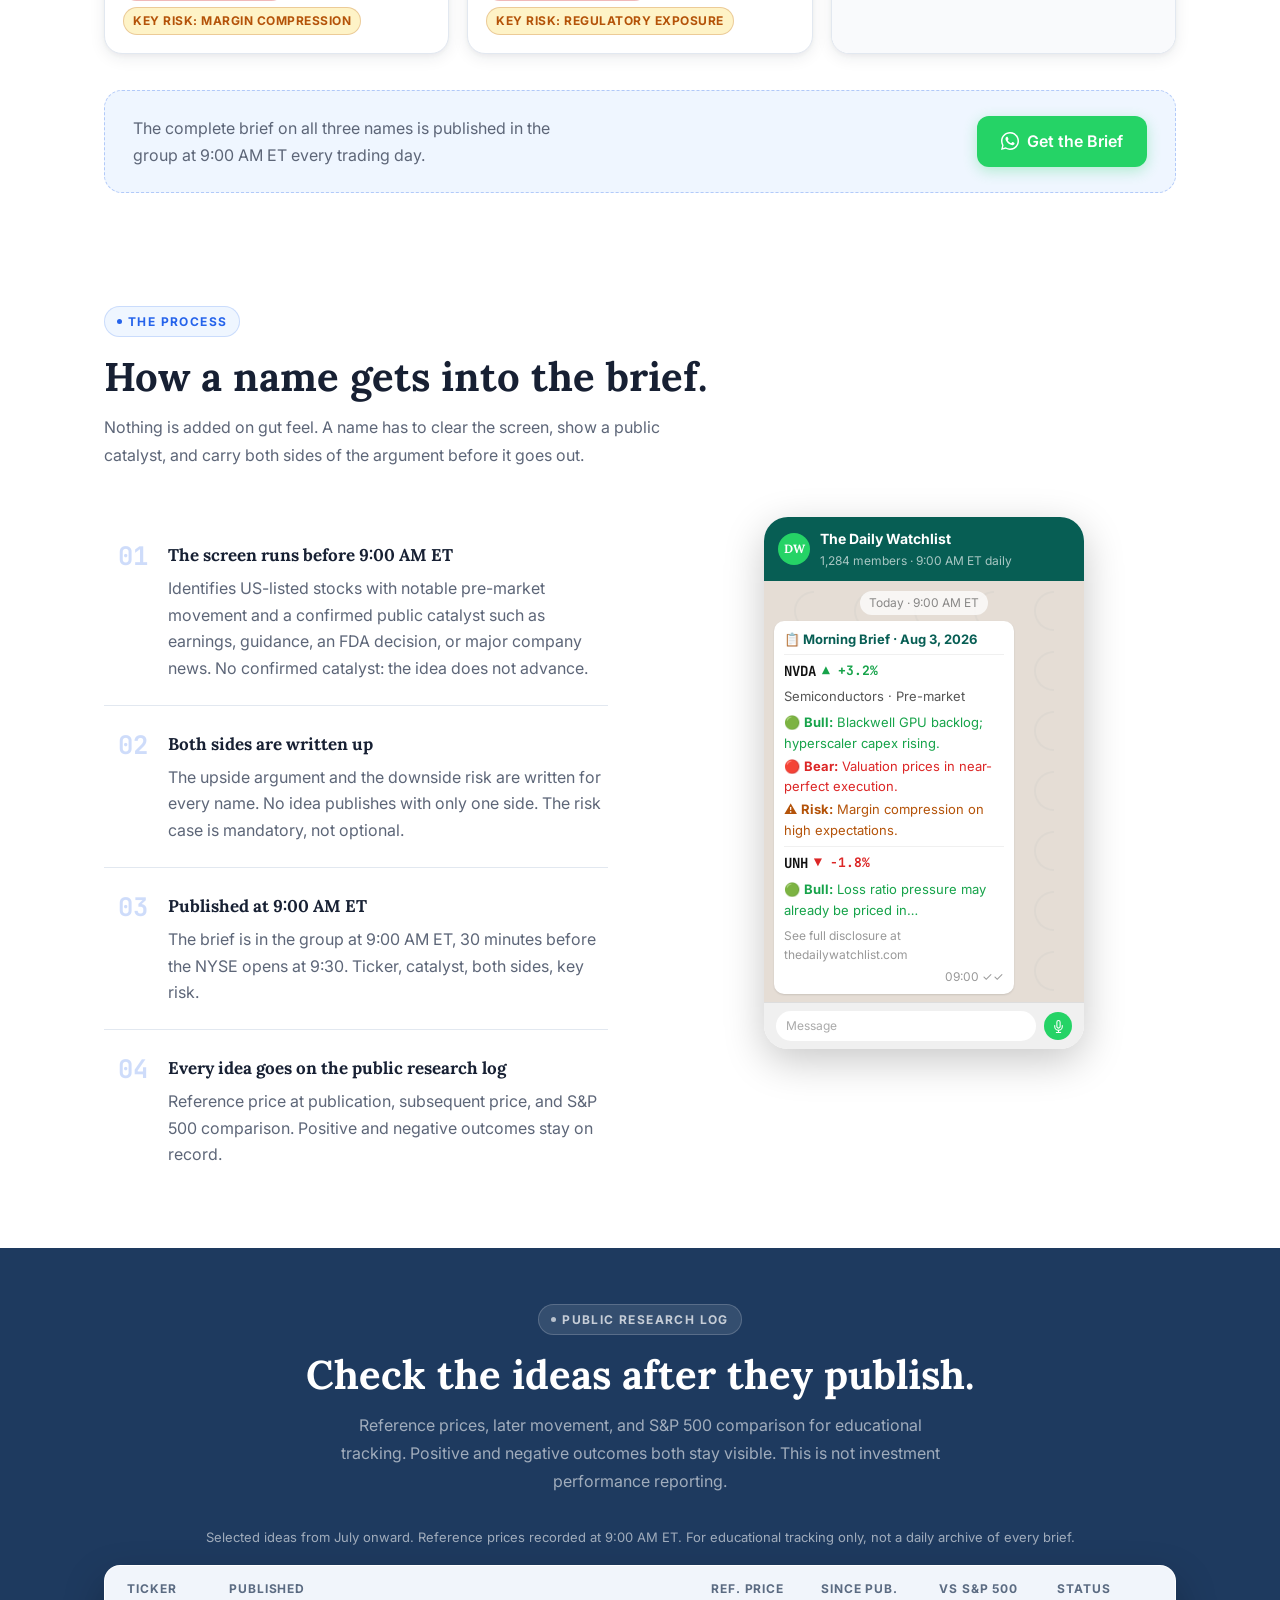
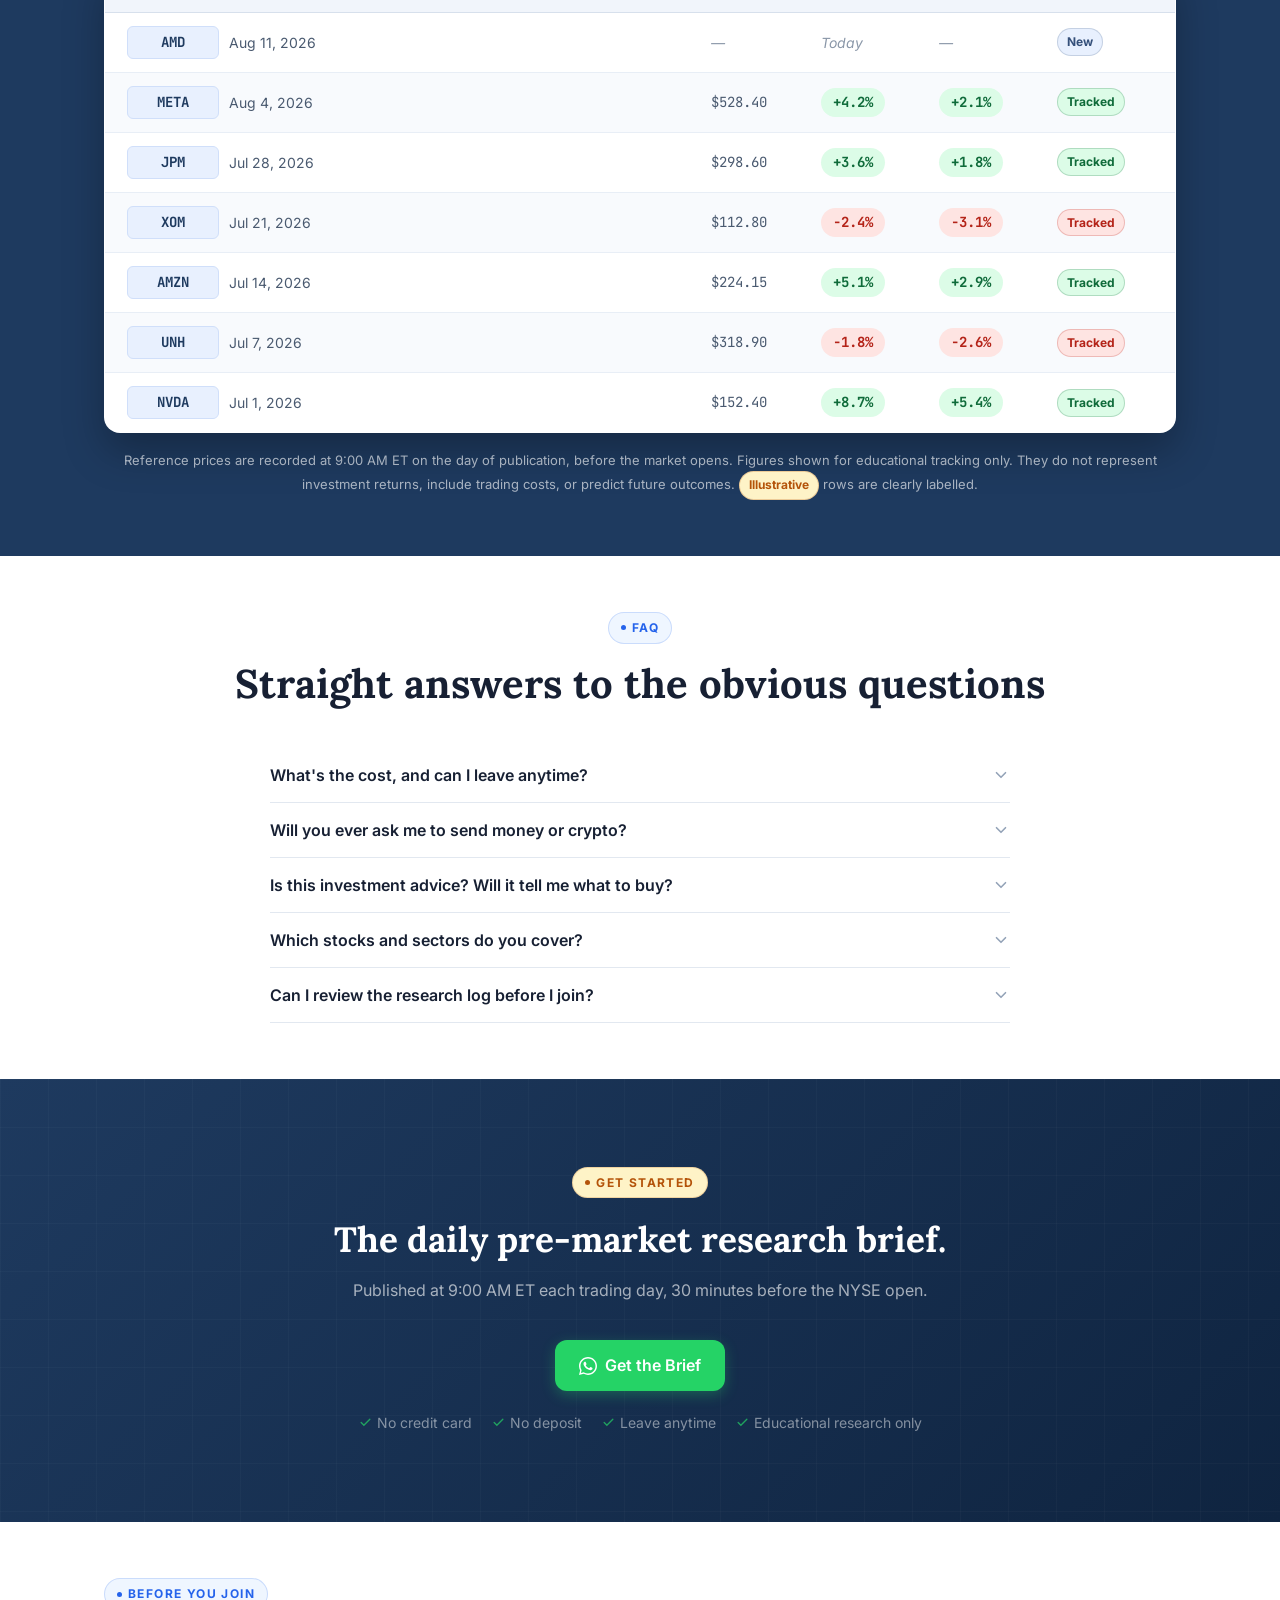
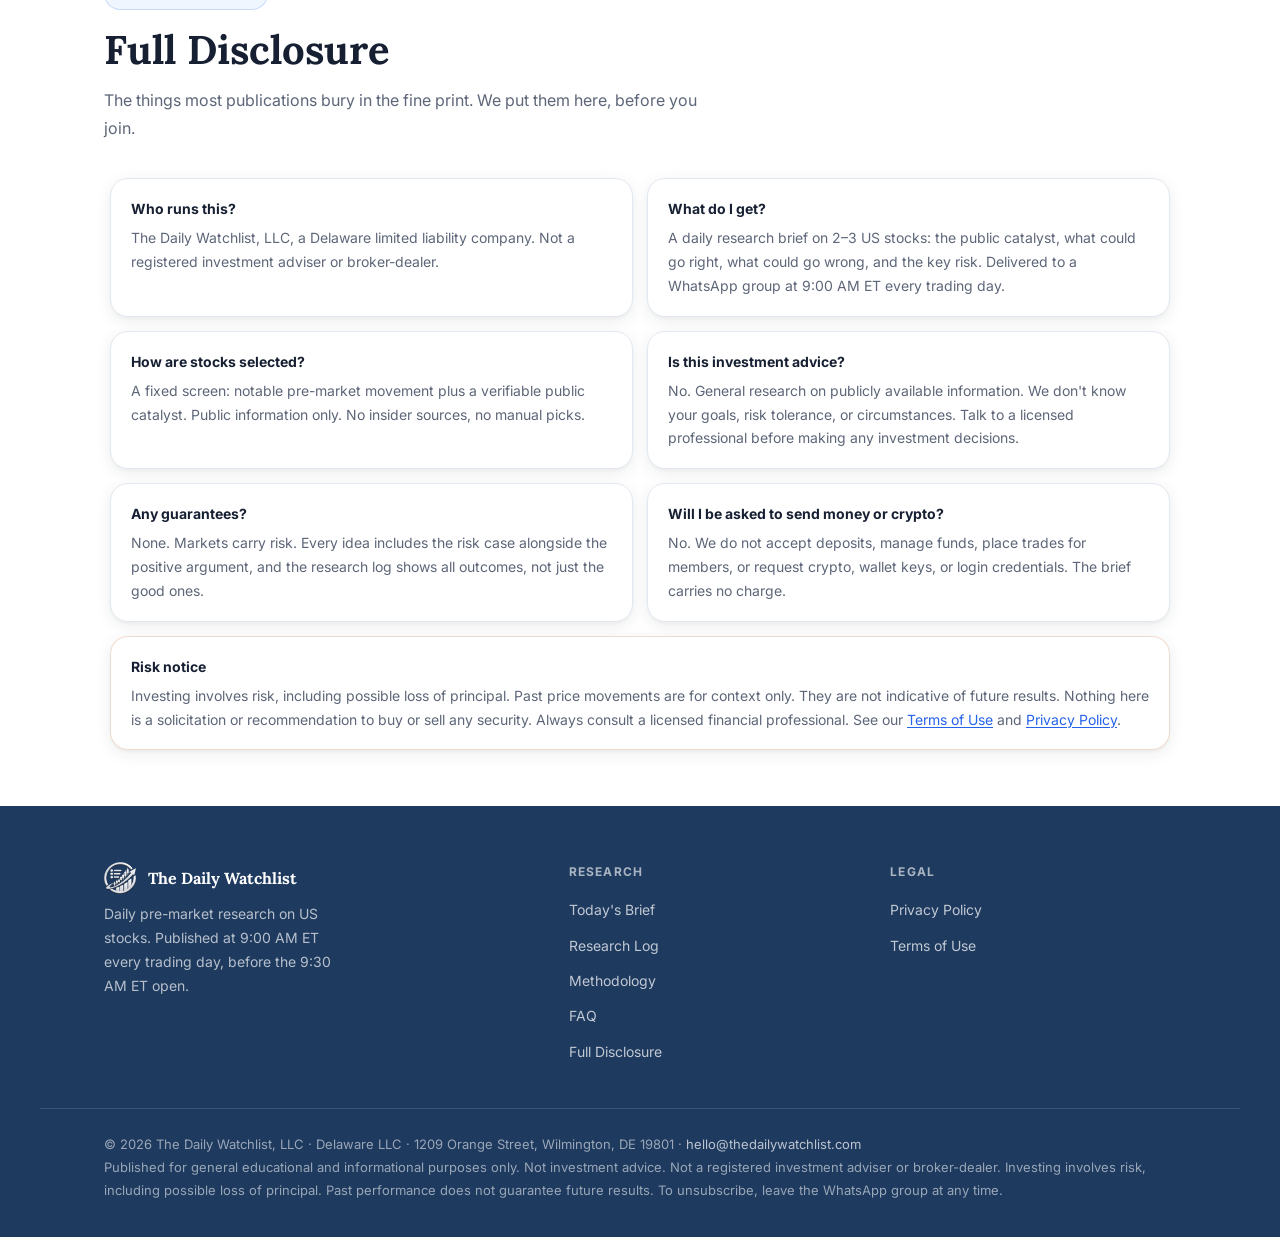
==== commit 463c63aa: "Send Get the Brief CTAs straight to WhatsApp Replace the lead form modal with the existing wa.me joi" ====
--- a/index.html
+++ b/index.html
@@ -8,23 +8,6 @@
   <meta http-equiv="Permissions-Policy" content="interest-cohort=()" />
 
   <title>The Daily Watchlist | US Pre-Market Research Brief</title>
-<!-- Meta Pixel Code -->
-<script>
-!function(f,b,e,v,n,t,s)
-{if(f.fbq)return;n=f.fbq=function(){n.callMethod?
-n.callMethod.apply(n,arguments):n.queue.push(arguments)};
-if(!f._fbq)f._fbq=n;n.push=n;n.loaded=!0;n.version='2.0';
-n.queue=[];t=b.createElement(e);t.async=!0;
-t.src=v;s=b.getElementsByTagName(e)[0];
-s.parentNode.insertBefore(t,s)}(window, document,'script',
-'https://connect.facebook.net/en_US/fbevents.js');
-fbq('init', '1583511610116562');
-fbq('track', 'PageView');
-</script>
-<noscript><img height="1" width="1" style="display:none"
-src="https://www.facebook.com/tr?id=1583511610116562&ev=PageView&noscript=1"
-/></noscript>
-<!-- End Meta Pixel Code -->
   <meta name="description" content="Review structured US pre-market research at 9:00 AM ET, including public catalysts, balanced bull and bear perspectives, key risks, and educational market context." />
   <link rel="canonical" href="https://thedailywatchlist.com/" />
 
@@ -110,13 +93,18 @@
       --shadow-sm:   0 1px 3px rgba(23,32,51,0.08), 0 1px 2px rgba(23,32,51,0.04);
       --shadow:      0 4px 16px rgba(23,32,51,0.08), 0 2px 4px rgba(23,32,51,0.04);
       --shadow-lg:   0 12px 40px rgba(23,32,51,0.10), 0 4px 8px rgba(23,32,51,0.04);
+
+      --fs-body:     1rem;       /* 16px — body, buttons, FAQ */
+      --fs-sm:       0.875rem;   /* 14px — secondary copy */
+      --fs-caption:  0.8125rem;  /* 13px — disclaimers */
+      --fs-label:    0.75rem;    /* 12px — eyebrows, pills, ticker */
     }
 
     /* ─── BASE ───────────────────────────────────────── */
-    html { scroll-behavior: smooth; background: #FFFFFF; }
+    html { font-size: 16px; scroll-behavior: smooth; background: #FFFFFF; }
     body {
       font-family: 'Inter', system-ui, -apple-system, sans-serif;
-      color: var(--text); background: #FFFFFF; line-height: 1.65;
+      font-size: var(--fs-body); color: var(--text); background: #FFFFFF; line-height: 1.65;
       overflow-x: hidden; -webkit-font-smoothing: antialiased;
       padding-top: 64px; /* fixed nav height — pushes all content below the nav */
     }
@@ -141,7 +129,7 @@
     /* ─── EYEBROW ────────────────────────────────────── */
     .eyebrow {
       display: inline-flex; align-items: center; gap: 6px;
-      font-size: 0.7rem; font-weight: 700; letter-spacing: 1.4px; text-transform: uppercase;
+      font-size: var(--fs-label); font-weight: 700; letter-spacing: 1.4px; text-transform: uppercase;
       color: var(--blue); background: var(--blue-light); border: 1px solid rgba(37,99,235,0.18);
       padding: 5px 12px; border-radius: 100px; margin-bottom: 16px;
     }
@@ -155,7 +143,7 @@
       font-family: 'Lora', serif; font-size: clamp(1.75rem, 3.2vw, 2.5rem);
       font-weight: 700; line-height: 1.2; color: var(--text); margin-bottom: 12px;
     }
-    .section-sub { font-size: 1rem; color: var(--text-2); max-width: 600px; line-height: 1.75; }
+    .section-sub { font-size: var(--fs-body); color: var(--text-2); max-width: 600px; line-height: 1.75; }
     .centered { text-align: center; margin-left: auto; margin-right: auto; }
 
     /* ─── CARD ───────────────────────────────────────── */
@@ -169,7 +157,7 @@
     /* ─── BUTTONS ────────────────────────────────────── */
     .btn {
       display: inline-flex; align-items: center; gap: 8px;
-      padding: 12px 24px; border-radius: var(--radius); font-size: 0.9rem; font-weight: 600;
+      padding: 12px 24px; border-radius: var(--radius); font-size: var(--fs-body); font-weight: 600;
       text-decoration: none; cursor: pointer; border: none; transition: all 0.18s ease;
       white-space: nowrap;
     }
@@ -183,14 +171,14 @@
     .btn-wa:hover { background: var(--wa-dark); transform: translateY(-1px); box-shadow: 0 6px 18px rgba(37,211,102,0.38); }
     .btn-wa-lg {
       background: var(--wa); color: #fff; box-shadow: 0 6px 24px rgba(37,211,102,0.35);
-      padding: 15px 32px; font-size: 1rem; border-radius: var(--radius);
+      padding: 15px 32px; font-size: var(--fs-body); border-radius: var(--radius);
     }
     .btn-wa-lg:hover { background: var(--wa-dark); transform: translateY(-2px); box-shadow: 0 10px 28px rgba(37,211,102,0.42); }
     .btn-outline {
       background: transparent; color: var(--text); border: 1.5px solid var(--border);
     }
     .btn-outline:hover { border-color: var(--blue); color: var(--blue); background: var(--blue-light); }
-    .btn-sm { padding: 8px 16px; font-size: 0.82rem; }
+    .btn-sm { padding: 10px 18px; font-size: var(--fs-body); }
 
     /* WA icon svg helper */
     .wa-icon { width: 18px; height: 18px; flex-shrink: 0; }
@@ -199,7 +187,6 @@
     @media (max-width: 480px) {
       .section-pad { padding: 40px 0; }
       .section-pad-sm { padding: 28px 0; }
-      .btn-sm-mobile { padding: 8px 14px; font-size: 0.8rem; }
     }
 
     /* ─── TICKER TAPE ─────────────────────────────────── */
@@ -213,7 +200,7 @@
     .ticker-status-bar {
       display: flex; align-items: center; justify-content: space-between;
       max-width: 1200px; margin: 0 auto; padding: 4px 5%;
-      font-size: 0.62rem; font-weight: 600; letter-spacing: 0.5px;
+      font-size: var(--fs-label); font-weight: 600; letter-spacing: 0.5px;
       color: rgba(255,255,255,0.72);
     }
     .ticker-status-indicator { display: flex; align-items: center; gap: 5px; }
@@ -236,17 +223,17 @@
 
     .ticker-item {
       display: inline-flex; align-items: center; gap: 6px; padding: 0 18px;
-      font-family: 'JetBrains Mono', monospace; font-size: 0.75rem; white-space: nowrap;
+      font-family: 'JetBrains Mono', monospace; font-size: var(--fs-label); white-space: nowrap;
       border-right: 1px solid rgba(255,255,255,0.14);
     }
     .t-sym { font-weight: 700; color: #fff; }
-    .t-px  { color: rgba(255,255,255,0.78); font-size: 0.72rem; }
-    .t-chg { font-weight: 700; font-size: 0.72rem; }
+    .t-px  { color: rgba(255,255,255,0.78); font-size: var(--fs-label); }
+    .t-chg { font-weight: 700; font-size: var(--fs-label); }
     .t-chg.up   { color: #86efac; }
     .t-chg.down { color: #fca5a5; }
-    .t-chg .arr { font-size: 0.65rem; }
+    .t-chg .arr { font-size: var(--fs-label); }
     .ticker-disclaimer {
-      text-align: center; font-size: 0.6rem; color: rgba(255,255,255,0.55);
+      text-align: center; font-size: var(--fs-label); color: rgba(255,255,255,0.55);
       padding: 2px 5% 4px; letter-spacing: 0.3px;
     }
 
@@ -262,7 +249,7 @@
     }
     .hero-label {
       display: inline-flex; align-items: center; gap: 6px; margin-bottom: 20px;
-      font-size: 0.72rem; font-weight: 700; letter-spacing: 1.2px; text-transform: uppercase;
+      font-size: var(--fs-label); font-weight: 700; letter-spacing: 1.2px; text-transform: uppercase;
       color: var(--blue);
     }
     .hero-label span { display: inline-block; width: 5px; height: 5px; background: var(--blue); border-radius: 50%; animation: blink-green 2s ease-in-out infinite; }
@@ -271,12 +258,12 @@
       font-weight: 700; line-height: 1.18; color: var(--text); margin-bottom: 20px;
     }
     .hero h1 em { font-style: italic; color: var(--blue); }
-    .hero-sub { font-size: 1rem; color: var(--text-2); margin-bottom: 28px; max-width: 480px; line-height: 1.7; }
+    .hero-sub { font-size: var(--fs-body); color: var(--text-2); margin-bottom: 28px; max-width: 480px; line-height: 1.7; }
 
     .hero-bullets { list-style: none; display: flex; flex-direction: column; gap: 10px; margin-bottom: 32px; max-width: 460px; }
     .hero-bullets li {
       display: flex; align-items: flex-start; gap: 10px;
-      font-size: 0.92rem; color: var(--text-2); line-height: 1.5;
+      font-size: var(--fs-body); color: var(--text-2); line-height: 1.5;
     }
     .hb-dot {
       width: 20px; height: 20px; border-radius: 50%; flex-shrink: 0; margin-top: 1px;
@@ -287,7 +274,7 @@
     .hero-ctas { display: flex; gap: 12px; flex-wrap: wrap; margin-bottom: 20px; }
     .btn-wa { padding: 12px 24px; }
     .hero-disclaimer {
-      font-size: 0.71rem; color: var(--text-3); line-height: 1.6;
+      font-size: var(--fs-caption); color: var(--text-3); line-height: 1.6;
       padding-top: 14px; border-top: 1px solid var(--border); max-width: 440px;
     }
     .hero-disclaimer a { color: var(--blue); text-underline-offset: 2px; }
@@ -307,10 +294,10 @@
       background: var(--blue-dark); padding: 14px 20px;
       display: flex; align-items: center; justify-content: space-between;
     }
-    .rc-brand { font-family: 'Lora', serif; font-size: 0.88rem; font-weight: 700; color: #fff; }
-    .rc-meta { font-size: 0.65rem; color: rgba(255,255,255,0.55); font-family: 'JetBrains Mono', monospace; }
+    .rc-brand { font-family: 'Lora', serif; font-size: var(--fs-sm); font-weight: 700; color: #fff; }
+    .rc-meta { font-size: var(--fs-label); color: rgba(255,255,255,0.55); font-family: 'JetBrains Mono', monospace; }
     .rc-tag {
-      display: inline-flex; align-items: center; gap: 4px; font-size: 0.6rem; font-weight: 700;
+      display: inline-flex; align-items: center; gap: 4px; font-size: var(--fs-label); font-weight: 700;
       letter-spacing: 0.8px; text-transform: uppercase; padding: 3px 9px; border-radius: 100px;
       border: 1px solid rgba(37,211,102,0.4); color: #4ade80; background: rgba(37,211,102,0.1);
     }
@@ -320,25 +307,25 @@
       padding-bottom: 10px; border-bottom: 1px solid var(--border);
     }
     .rc-stock-row:last-child { border-bottom: none; margin-bottom: 0; padding-bottom: 0; }
-    .rc-ticker { font-family: 'JetBrains Mono', monospace; font-weight: 700; font-size: 0.88rem; color: var(--text); flex: 1; }
-    .rc-sector { font-size: 0.65rem; color: var(--text-3); text-transform: uppercase; letter-spacing: 0.6px; }
-    .rc-chg { font-family: 'JetBrains Mono', monospace; font-size: 0.75rem; font-weight: 700; padding: 2px 8px; border-radius: 100px; }
+    .rc-ticker { font-family: 'JetBrains Mono', monospace; font-weight: 700; font-size: var(--fs-sm); color: var(--text); flex: 1; }
+    .rc-sector { font-size: var(--fs-label); color: var(--text-3); text-transform: uppercase; letter-spacing: 0.6px; }
+    .rc-chg { font-family: 'JetBrains Mono', monospace; font-size: var(--fs-label); font-weight: 700; padding: 2px 8px; border-radius: 100px; }
     .rc-chg.up   { color: var(--bull); background: var(--bull-light); }
     .rc-chg.down { color: var(--bear); background: var(--bear-light); }
-    .rc-catalyst { font-size: 0.75rem; color: var(--text-2); margin-bottom: 6px; line-height: 1.5; }
+    .rc-catalyst { font-size: var(--fs-sm); color: var(--text-2); margin-bottom: 6px; line-height: 1.5; }
     .rc-analysis { display: flex; flex-direction: column; gap: 3px; }
-    .rc-side { font-size: 0.72rem; padding: 4px 8px; border-radius: 6px; }
+    .rc-side { font-size: var(--fs-sm); padding: 4px 8px; border-radius: 6px; }
     .rc-side.bull { background: var(--bull-light); color: var(--bull); }
     .rc-side.bull strong { font-weight: 700; }
     .rc-side.bear { background: var(--bear-light); color: var(--bear); }
     .rc-side.bear strong { font-weight: 700; }
     .rc-gate {
       margin: 12px 20px 16px; padding: 12px 16px; border: 1.5px dashed var(--border);
-      border-radius: var(--radius); text-align: center; font-size: 0.78rem; color: var(--text-2);
+      border-radius: var(--radius); text-align: center; font-size: var(--fs-sm); color: var(--text-2);
       background: var(--alt);
     }
     .rc-gate strong { color: var(--blue); font-weight: 600; }
-    .rc-edu { font-size: 0.62rem; color: var(--text-3); text-align: center; padding: 6px 20px 14px; }
+    .rc-edu { font-size: var(--fs-caption); color: var(--text-3); text-align: center; padding: 6px 20px 14px; }
 
     /* ─── TRUST STRIP ─────────────────────────────────── */
     .trust-strip {
@@ -350,13 +337,13 @@
     }
     .trust-item {
       display: flex; align-items: center; gap: 8px;
-      font-size: 0.78rem; font-weight: 500; color: rgba(255,255,255,0.72);
+      font-size: var(--fs-sm); font-weight: 500; color: rgba(255,255,255,0.72);
       justify-content: center; text-align: center;
     }
     .trust-item svg { width: 14px; height: 14px; color: var(--wa); flex-shrink: 0; }
     @media (max-width: 640px) {
       .trust-grid { grid-template-columns: repeat(2,1fr); gap: 10px 12px; }
-      .trust-item { font-size: 0.73rem; justify-content: flex-start; text-align: left; }
+      .trust-item { font-size: var(--fs-sm); justify-content: flex-start; text-align: left; }
     }
 
     /* ─── BRIEF PREVIEW ──────────────────────────────── */
@@ -364,14 +351,14 @@
     .brief-card { padding: 22px; position: relative; }
     .brief-card-head { display: flex; align-items: flex-start; justify-content: space-between; margin-bottom: 12px; }
     .brief-ticker { font-family: 'JetBrains Mono', monospace; font-weight: 700; font-size: 1.1rem; color: var(--text); }
-    .brief-co-name { font-size: 0.72rem; color: var(--text-3); margin-top: 1px; }
-    .brief-sector { font-size: 0.65rem; font-weight: 700; letter-spacing: 0.8px; text-transform: uppercase; color: var(--text-3); }
-    .brief-chg { font-family: 'JetBrains Mono', monospace; font-size: 0.78rem; font-weight: 700; padding: 3px 9px; border-radius: 100px; flex-shrink: 0; }
+    .brief-co-name { font-size: var(--fs-caption); color: var(--text-3); margin-top: 1px; }
+    .brief-sector { font-size: var(--fs-label); font-weight: 700; letter-spacing: 0.8px; text-transform: uppercase; color: var(--text-3); }
+    .brief-chg { font-family: 'JetBrains Mono', monospace; font-size: var(--fs-sm); font-weight: 700; padding: 3px 9px; border-radius: 100px; flex-shrink: 0; }
     .brief-chg.up   { color: var(--bull); background: var(--bull-light); }
     .brief-chg.down { color: var(--bear); background: var(--bear-light); }
-    .brief-catalyst { font-size: 0.83rem; color: var(--text-2); margin-bottom: 12px; line-height: 1.55; }
+    .brief-catalyst { font-size: var(--fs-sm); color: var(--text-2); margin-bottom: 12px; line-height: 1.55; }
     .brief-pills { display: flex; gap: 6px; flex-wrap: wrap; }
-    .brief-pill { font-size: 0.65rem; font-weight: 700; padding: 3px 9px; border-radius: 100px; border: 1px solid; letter-spacing: 0.5px; text-transform: uppercase; }
+    .brief-pill { font-size: var(--fs-label); font-weight: 700; padding: 3px 9px; border-radius: 100px; border: 1px solid; letter-spacing: 0.5px; text-transform: uppercase; }
     .pill-bull  { color: var(--bull); border-color: rgba(22,131,74,0.25); background: var(--bull-light); }
     .pill-bear  { color: var(--bear); border-color: rgba(196,61,61,0.25); background: var(--bear-light); }
     .pill-risk  { color: var(--amber); border-color: rgba(180,83,9,0.25); background: var(--amber-light); }
@@ -382,13 +369,13 @@
       background: rgba(248,250,252,0.85); backdrop-filter: blur(4px);
     }
     .brief-lock-overlay svg { color: var(--blue); }
-    .brief-lock-overlay span { font-size: 0.8rem; font-weight: 600; color: var(--blue); }
+    .brief-lock-overlay span { font-size: var(--fs-sm); font-weight: 600; color: var(--blue); }
     .brief-gate {
       margin-top: 36px; padding: 24px 28px; background: var(--blue-light);
       border: 1.5px dashed rgba(37,99,235,0.3); border-radius: var(--radius-lg);
       display: flex; align-items: center; justify-content: space-between; flex-wrap: wrap; gap: 18px;
     }
-    .brief-gate p { font-size: 0.92rem; color: var(--text-2); max-width: 460px; }
+    .brief-gate p { font-size: var(--fs-body); color: var(--text-2); max-width: 460px; }
     .brief-gate strong { color: var(--text); }
     @media (max-width: 860px) { .brief-grid { grid-template-columns: 1fr; } }
 
@@ -398,18 +385,18 @@
     .bb-card.bull { background: var(--bull-light); border-color: rgba(22,131,74,0.25); }
     .bb-card.bear { background: var(--bear-light); border-color: rgba(196,61,61,0.25); }
     .bb-label {
-      display: flex; align-items: center; gap: 8px; font-weight: 700; font-size: 0.88rem;
+      display: flex; align-items: center; gap: 8px; font-weight: 700; font-size: var(--fs-body);
       margin-bottom: 16px;
     }
     .bb-card.bull .bb-label { color: var(--bull); }
     .bb-card.bear .bb-label { color: var(--bear); }
     .bb-label svg { width: 18px; height: 18px; flex-shrink: 0; }
     .bb-items { display: flex; flex-direction: column; gap: 10px; }
-    .bb-item { display: flex; align-items: flex-start; gap: 8px; font-size: 0.86rem; color: var(--text-2); line-height: 1.5; }
+    .bb-item { display: flex; align-items: flex-start; gap: 8px; font-size: var(--fs-sm); color: var(--text-2); line-height: 1.5; }
     .bb-item svg { width: 14px; height: 14px; flex-shrink: 0; margin-top: 2px; }
     .bb-card.bull .bb-item svg { color: var(--bull); }
     .bb-card.bear .bb-item svg { color: var(--bear); }
-    .bb-caption { margin-top: 24px; padding: 14px 16px; background: rgba(255,255,255,0.7); border-radius: var(--radius-sm); font-size: 0.82rem; color: var(--text-2); text-align: center; line-height: 1.6; border: 1px solid rgba(0,0,0,0.06); }
+    .bb-caption { margin-top: 24px; padding: 14px 16px; background: rgba(255,255,255,0.7); border-radius: var(--radius-sm); font-size: var(--fs-sm); color: var(--text-2); text-align: center; line-height: 1.6; border: 1px solid rgba(0,0,0,0.06); }
     @media (max-width: 640px) { .bb-grid { grid-template-columns: 1fr; } }
 
     /* ─── HOW IT WORKS ───────────────────────────────── */
@@ -426,14 +413,14 @@
       line-height: 1; padding-top: 3px; transition: opacity 0.25s;
     }
     .hiw-step:hover .hiw-num { opacity: 0.85; }
-    .hiw-body h4 { font-family: 'Lora', serif; font-size: 1rem; font-weight: 700; color: var(--text); margin-bottom: 6px; }
-    .hiw-body p { font-size: 0.86rem; color: var(--text-2); line-height: 1.65; }
+    .hiw-body h4 { font-family: 'Lora', serif; font-size: 1.0625rem; font-weight: 700; color: var(--text); margin-bottom: 6px; }
+    .hiw-body p { font-size: var(--fs-body); color: var(--text-2); line-height: 1.65; }
 
     /* Message mockup */
     /* ─── WhatsApp-style mockup ──────────────────────── */
     .msg-mockup {
       border-radius: var(--radius-xl); overflow: hidden;
-      box-shadow: 0 12px 40px rgba(0,0,0,0.22); max-width: 300px; margin: 0 auto;
+      box-shadow: 0 12px 40px rgba(0,0,0,0.22); max-width: 320px; margin: 0 auto;
       position: sticky; top: 84px; background: #fff;
     }
     /* WA header — green bar */
@@ -444,41 +431,41 @@
     .msg-avatar {
       width: 32px; height: 32px; border-radius: 50%; background: #25D366;
       display: flex; align-items: center; justify-content: center;
-      font-family: 'Lora', serif; font-weight: 700; font-size: 0.72rem; color: #fff; flex-shrink: 0;
-    }
-    .msg-name { font-weight: 700; font-size: 0.8rem; color: #fff; }
-    .msg-status { font-size: 0.58rem; color: rgba(255,255,255,0.65); margin-top: 1px; }
+      font-family: 'Lora', serif; font-weight: 700; font-size: var(--fs-label); color: #fff; flex-shrink: 0;
+    }
+    .msg-name { font-weight: 700; font-size: var(--fs-sm); color: #fff; }
+    .msg-status { font-size: var(--fs-label); color: rgba(255,255,255,0.65); margin-top: 1px; }
     /* WA chat wallpaper */
     .msg-body {
       padding: 10px 10px 8px; display: flex; flex-direction: column; gap: 6px;
       background: #E5DDD5 url("data:image/svg+xml,%3Csvg width='60' height='60' viewBox='0 0 60 60' xmlns='http://www.w3.org/2000/svg'%3E%3Cg fill='none' fill-rule='evenodd'%3E%3Cg fill='%23b2bbb5' fill-opacity='0.12'%3E%3Cpath d='M30 30c0-11 9-20 20-20v2c-9.9 0-18 8.1-18 18s8.1 18 18 18v2c-11 0-20-9-20-20z'/%3E%3C/g%3E%3C/g%3E%3C/svg%3E");
     }
     .msg-time-chip {
-      font-size: 0.56rem; color: rgba(0,0,0,0.45); text-align: center;
+      font-size: var(--fs-label); color: rgba(0,0,0,0.45); text-align: center;
       background: rgba(255,255,255,0.75); border-radius: 100px; padding: 2px 9px;
       margin: 0 auto; width: fit-content;
     }
     /* Chat bubble — white card, left-aligned (incoming) */
     .msg-bubble {
       background: #fff; border-radius: 10px;
-      padding: 8px 10px; font-size: 0.67rem; line-height: 1.6;
+      padding: 8px 10px; font-size: var(--fs-caption); line-height: 1.6;
       color: #111; max-width: 240px;
       box-shadow: 0 1px 2px rgba(0,0,0,0.12);
     }
-    .msg-bubble .mb-head { font-weight: 700; color: #075E54; margin-bottom: 5px; font-size: 0.68rem; border-bottom: 1px solid #f0f0f0; padding-bottom: 4px; }
-    .msg-bubble .mb-ticker { font-family: 'JetBrains Mono', monospace; font-weight: 700; color: #111; font-size: 0.78rem; }
-    .msg-bubble .mb-chg { font-family: 'JetBrains Mono', monospace; font-size: 0.68rem; font-weight: 700; }
+    .msg-bubble .mb-head { font-weight: 700; color: #075E54; margin-bottom: 5px; font-size: var(--fs-caption); border-bottom: 1px solid #f0f0f0; padding-bottom: 4px; }
+    .msg-bubble .mb-ticker { font-family: 'JetBrains Mono', monospace; font-weight: 700; color: #111; font-size: var(--fs-sm); }
+    .msg-bubble .mb-chg { font-family: 'JetBrains Mono', monospace; font-size: var(--fs-caption); font-weight: 700; }
     .msg-bubble .mb-chg.pos { color: #16a34a; }
     .msg-bubble .mb-chg.neg { color: #dc2626; }
     .msg-bubble .mb-bull { color: #16a34a; margin-top: 5px; }
     .msg-bubble .mb-bear { color: #dc2626; margin-top: 2px; }
-    .msg-bubble .mb-risk { color: #b45309; margin-top: 2px; font-size: 0.63rem; }
+    .msg-bubble .mb-risk { color: #b45309; margin-top: 2px; font-size: var(--fs-caption); }
     .msg-bubble .mb-divider { border: none; border-top: 1px solid #f0f0f0; margin: 5px 0; }
-    .msg-bubble .mb-edu { margin-top: 5px; font-size: 0.59rem; color: #999; }
-    .msg-time { font-size: 0.55rem; color: #999; text-align: right; margin-top: 3px; }
+    .msg-bubble .mb-edu { margin-top: 5px; font-size: var(--fs-label); color: #999; }
+    .msg-time { font-size: var(--fs-label); color: #999; text-align: right; margin-top: 3px; }
     /* WA footer bar (input bar) */
     .msg-footer { background: #f0f0f0; padding: 8px 12px; display: flex; align-items: center; gap: 8px; border-top: 1px solid #ddd; }
-    .msg-footer-input { flex: 1; background: #fff; border-radius: 20px; padding: 5px 10px; font-size: 0.6rem; color: #aaa; border: none; }
+    .msg-footer-input { flex: 1; background: #fff; border-radius: 20px; padding: 5px 10px; font-size: var(--fs-label); color: #aaa; border: none; }
     .msg-footer-mic { width: 28px; height: 28px; border-radius: 50%; background: #25D366; display: flex; align-items: center; justify-content: center; flex-shrink: 0; }
     .msg-footer-mic svg { width: 13px; height: 13px; color: #fff; }
 
@@ -495,11 +482,11 @@
       gap: 10px; padding: 13px 22px; align-items: center;
     }
     .sb-head {
-      font-size: 0.68rem; font-weight: 700; text-transform: uppercase; letter-spacing: 0.9px;
+      font-size: var(--fs-label); font-weight: 700; text-transform: uppercase; letter-spacing: 0.9px;
       color: #5B6B82; background: #F1F5FB; border-bottom: 1px solid #D7E0EC;
     }
     .sb-row {
-      font-size: 0.84rem; color: var(--text-2);
+      font-size: var(--fs-sm); color: var(--text-2);
       border-bottom: 1px solid #E8EEF6; background: #fff;
       transition: background 0.15s;
     }
@@ -509,25 +496,25 @@
     .sb-tick {
       display: inline-flex; align-items: center; justify-content: center;
       min-width: 58px; padding: 4px 8px; border-radius: 6px;
-      font-family: 'JetBrains Mono', monospace; font-weight: 700; font-size: 0.8rem;
+      font-family: 'JetBrains Mono', monospace; font-weight: 700; font-size: var(--fs-sm);
       color: var(--blue-dark); background: #E8F0FE; border: 1px solid #D0DFFA;
     }
-    .sb-date, .sb-price { font-size: 0.82rem; color: #4A5A70; }
+    .sb-date, .sb-price { font-size: var(--fs-sm); color: #4A5A70; }
     .sb-price { font-family: 'JetBrains Mono', monospace; }
     .sb-up, .sb-down {
       display: inline-flex; align-items: center; justify-content: center;
       min-width: 64px; padding: 3px 8px; border-radius: 100px;
-      font-family: 'JetBrains Mono', monospace; font-weight: 700; font-size: 0.78rem;
+      font-family: 'JetBrains Mono', monospace; font-weight: 700; font-size: var(--fs-sm);
     }
     .sb-up   { color: #0F6B3A; background: #DCFCE7; }
     .sb-down { color: #B42318; background: #FEE4E2; }
-    .sb-muted { color: #8A97A8; font-style: italic; font-size: 0.78rem; }
-    .sb-badge { display: inline-flex; align-items: center; font-size: 0.68rem; font-weight: 700; padding: 3px 9px; border-radius: 100px; border: 1px solid; }
+    .sb-muted { color: #8A97A8; font-style: italic; font-size: var(--fs-sm); }
+    .sb-badge { display: inline-flex; align-items: center; font-size: var(--fs-label); font-weight: 700; padding: 3px 9px; border-radius: 100px; border: 1px solid; }
     .sb-badge.tracked { color: #0F6B3A; border-color: rgba(15,107,58,0.22); background: #DCFCE7; }
     .sb-badge.moved-lower { color: #B42318; border-color: rgba(180,35,24,0.22); background: #FEE4E2; }
     .sb-badge.pending  { color: #35507A; border-color: rgba(53,80,122,0.2); background: #E8F0FE; }
     .sb-badge.illus    { color: var(--amber); border-color: rgba(180,83,9,0.25); background: var(--amber-light); }
-    .sb-note { margin-top: 16px; font-size: 0.76rem; color: var(--text-3); line-height: 1.7; text-align: center; }
+    .sb-note { margin-top: 16px; font-size: var(--fs-caption); color: var(--text-3); line-height: 1.7; text-align: center; }
 
     /* Scoreboard dark section + light table panel */
     #scoreboard { background: var(--blue-dark); }
@@ -551,11 +538,11 @@
       display: flex; align-items: center; justify-content: center; margin-bottom: 14px;
     }
     .sector-icon svg { width: 20px; height: 20px; color: var(--blue); }
-    .sector-card h4 { font-size: 0.95rem; font-weight: 700; color: var(--text); margin-bottom: 5px; }
-    .sector-card p { font-size: 0.82rem; color: var(--text-2); line-height: 1.55; }
+    .sector-card h4 { font-size: var(--fs-body); font-weight: 700; color: var(--text); margin-bottom: 5px; }
+    .sector-card p { font-size: var(--fs-sm); color: var(--text-2); line-height: 1.55; }
     .sector-tickers { display: flex; flex-wrap: wrap; gap: 4px; margin-top: 10px; }
     .sector-tag {
-      font-family: 'JetBrains Mono', monospace; font-size: 0.62rem; font-weight: 700;
+      font-family: 'JetBrains Mono', monospace; font-size: var(--fs-label); font-weight: 700;
       color: var(--text-2); background: var(--alt); border: 1px solid var(--border);
       padding: 2px 7px; border-radius: 4px;
     }
@@ -570,8 +557,8 @@
       color: var(--blue); display: flex; align-items: center; justify-content: center; margin-bottom: 14px;
     }
     .edu-icon svg { width: 20px; height: 20px; }
-    .edu-card h4 { font-size: 0.92rem; font-weight: 700; color: var(--text); margin-bottom: 6px; }
-    .edu-card p  { font-size: 0.84rem; color: var(--text-2); line-height: 1.65; }
+    .edu-card h4 { font-size: var(--fs-body); font-weight: 700; color: var(--text); margin-bottom: 6px; }
+    .edu-card p  { font-size: var(--fs-sm); color: var(--text-2); line-height: 1.65; }
     @media (max-width: 800px) { .edu-grid { grid-template-columns: 1fr 1fr; } }
     @media (max-width: 520px)  { .edu-grid { grid-template-columns: 1fr; } }
 
@@ -587,9 +574,9 @@
     }
     .final-cta-inner { max-width: 620px; margin: 0 auto; position: relative; z-index: 1; }
     .final-cta h2 { font-family: 'Lora', serif; font-size: clamp(1.6rem, 3vw, 2.2rem); font-weight: 700; color: #fff; line-height: 1.25; margin-bottom: 14px; }
-    .final-cta p { font-size: 0.96rem; color: rgba(255,255,255,0.62); line-height: 1.75; margin-bottom: 36px; }
+    .final-cta p { font-size: var(--fs-body); color: rgba(255,255,255,0.62); line-height: 1.75; margin-bottom: 36px; }
     .cta-reassurance { display: flex; justify-content: center; gap: 20px; flex-wrap: wrap; margin-top: 20px; }
-    .cta-reassurance span { display: flex; align-items: center; gap: 5px; font-size: 0.78rem; color: rgba(255,255,255,0.48); }
+    .cta-reassurance span { display: flex; align-items: center; gap: 5px; font-size: var(--fs-sm); color: rgba(255,255,255,0.48); }
     .cta-reassurance svg { width: 13px; height: 13px; color: rgba(37,211,102,0.7); }
 
     /* ─── FAQ ────────────────────────────────────────── */
@@ -597,7 +584,7 @@
     .faq-item { border-bottom: 1px solid var(--border); }
     .faq-q {
       display: flex; align-items: center; justify-content: space-between;
-      padding: 17px 0; cursor: pointer; font-size: 0.94rem; font-weight: 600;
+      padding: 17px 0; cursor: pointer; font-size: var(--fs-body); font-weight: 600;
       font-family: inherit; color: var(--text); transition: color 0.15s; gap: 12px;
       background: none; border: none; width: 100%; text-align: left;
     }
@@ -605,15 +592,15 @@
     .faq-q:focus-visible { outline: 2px solid var(--blue); outline-offset: 3px; border-radius: 3px; }
     .faq-chevron { width: 18px; height: 18px; flex-shrink: 0; transition: transform 0.28s; color: var(--text-3); }
     .faq-item.open .faq-chevron { transform: rotate(180deg); }
-    .faq-a { max-height: 0; overflow: hidden; font-size: 0.88rem; color: var(--text-2); line-height: 1.75; transition: max-height 0.32s ease, padding 0.22s; }
+    .faq-a { max-height: 0; overflow: hidden; font-size: var(--fs-body); color: var(--text-2); line-height: 1.75; transition: max-height 0.32s ease, padding 0.22s; }
     .faq-item.open .faq-a { max-height: 500px; padding-bottom: 16px; }
     .faq-a a { color: var(--blue); text-underline-offset: 2px; }
 
     /* ─── DISCLOSURE ─────────────────────────────────── */
     .disc-grid { display: grid; grid-template-columns: 1fr 1fr; gap: 14px; margin-top: 36px; max-width: 1060px; margin-left: auto; margin-right: auto; }
     .disc-item { padding: 18px 20px; }
-    .disc-q { font-size: 0.82rem; font-weight: 700; color: var(--text); margin-bottom: 6px; }
-    .disc-a { font-size: 0.8rem; color: var(--text-2); line-height: 1.7; }
+    .disc-q { font-size: var(--fs-sm); font-weight: 700; color: var(--text); margin-bottom: 6px; }
+    .disc-a { font-size: var(--fs-sm); color: var(--text-2); line-height: 1.7; }
     .disc-a a { color: var(--blue); text-underline-offset: 2px; }
     .disc-full { grid-column: 1 / -1; border: 1.5px solid rgba(180,83,9,0.2) !important; }
     /* .disc-verify removed */
@@ -626,9 +613,8 @@
     .sr-only { position: absolute; left: -9999px; }
   </style>
 
-  <link rel="stylesheet" href="assets/whatsapp-popup.css?v=20260804-2">
-  <script src="assets/whatsapp-popup.js?v=20260804-2" defer></script>
-  <script src="https://www.chatfromforms.com/form-embed.js?v=0.1" defer></script>
+  <link rel="stylesheet" href="assets/whatsapp-popup.css?v=20260820-1">
+  <script src="assets/whatsapp-popup.js?v=20260820-1" defer></script>
 </head>
 <body>
 
@@ -708,10 +694,9 @@
       </ul>
 
       <div class="hero-ctas">
-        <button class="btn btn-wa btn-sm" target="_blank" rel="noopener noreferrer" data-hz-whatsapp-cta aria-haspopup="dialog"
-        onclick="typeof tdw!==\'undefined\'&&tdw.track(\'nav_wa_cta\')" aria-label="Get the brief on WhatsApp"> 
+        <a class="btn btn-wa btn-sm" href="https://wa.me/14102580713?text=Hi%2C%20I%27d%20like%20to%20join%20the%20free%20The%20Daily%20Watchlist%20daily%20market%20analysis%20group." target="_blank" rel="noopener noreferrer" onclick="typeof tdw!=='undefined'&&tdw.track('hero_wa_cta')" aria-label="Get the brief on WhatsApp">
           <svg class="wa-icon" aria-hidden="true"><use href="#icon-wa"/></svg>Get the Brief
-        </button>
+        </a>
         <a href="#watchlist" class="btn btn-outline">Preview Today's Brief</a>
       </div>
 
@@ -870,10 +855,9 @@
 
     <div class="brief-gate reveal">
       <p>The complete brief on all three names is published in the group at 9:00 AM ET every trading day.</p>
-      <button class="btn btn-wa btn-sm" target="_blank" rel="noopener noreferrer" data-hz-whatsapp-cta aria-haspopup="dialog"
-      onclick="typeof tdw!==\'undefined\'&&tdw.track(\'nav_wa_cta\')" aria-label="Get the brief on WhatsApp"> 
+      <a class="btn btn-wa btn-sm" href="https://wa.me/14102580713?text=Hi%2C%20I%27d%20like%20to%20join%20the%20free%20The%20Daily%20Watchlist%20daily%20market%20analysis%20group." target="_blank" rel="noopener noreferrer" onclick="typeof tdw!=='undefined'&&tdw.track('brief_wa_cta')" aria-label="Get the brief on WhatsApp">
         <svg class="wa-icon" aria-hidden="true"><use href="#icon-wa"/></svg>Get the Brief
-      </button>
+      </a>
     </div>
   </div>
 </section>
@@ -939,7 +923,7 @@
                 <span class="mb-ticker">NVDA</span>
                 <span class="mb-chg pos">▲ +3.2%</span>
               </div>
-              <div style="font-size:0.62rem;color:#555;margin-bottom:4px;">Semiconductors · Pre-market</div>
+              <div style="font-size:0.8125rem;color:#555;margin-bottom:4px;">Semiconductors · Pre-market</div>
               <div class="mb-bull">🟢 <strong>Bull:</strong> Blackwell GPU backlog; hyperscaler capex rising.</div>
               <div class="mb-bear">🔴 <strong>Bear:</strong> Valuation prices in near-perfect execution.</div>
               <div class="mb-risk">⚠️ <strong>Risk:</strong> Margin compression on high expectations.</div>
@@ -973,7 +957,7 @@
     <h2 id="sb-h2" class="section-title centered reveal">Check the ideas after they publish.</h2>
     <p class="section-sub centered reveal" style="margin-left:auto;margin-right:auto;margin-bottom:32px;">Reference prices, later movement, and S&amp;P 500 comparison for educational tracking. Positive and negative outcomes both stay visible. This is not investment performance reporting.</p>
 
-    <p style="font-size:0.78rem;color:var(--text-3);margin-bottom:16px;text-align:center;">Selected ideas from July onward. Reference prices recorded at 9:00 AM ET. For educational tracking only, not a daily archive of every brief.</p>
+    <p style="font-size:0.8125rem;color:var(--text-3);margin-bottom:16px;text-align:center;">Selected ideas from July onward. Reference prices recorded at 9:00 AM ET. For educational tracking only, not a daily archive of every brief.</p>
 
     <div class="card reveal sb-wrap">
       <div class="sb-table-wrap">
@@ -1112,10 +1096,9 @@
     </div>
     <h2 id="final-cta-h2" class="reveal">The daily pre-market research brief.</h2>
     <p class="reveal">Published at 9:00 AM ET each trading day, 30 minutes before the NYSE open.</p>
-    <button class="btn btn-wa btn-sm" target="_blank" rel="noopener noreferrer" data-hz-whatsapp-cta aria-haspopup="dialog"
-    onclick="typeof tdw!==\'undefined\'&&tdw.track(\'nav_wa_cta\')" aria-label="Get the brief on WhatsApp"> 
+    <a class="btn btn-wa btn-sm" href="https://wa.me/14102580713?text=Hi%2C%20I%27d%20like%20to%20join%20the%20free%20The%20Daily%20Watchlist%20daily%20market%20analysis%20group." target="_blank" rel="noopener noreferrer" onclick="typeof tdw!=='undefined'&&tdw.track('final_wa_cta')" aria-label="Get the brief on WhatsApp">
       <svg class="wa-icon" aria-hidden="true"><use href="#icon-wa"/></svg>Get the Brief
-    </button>
+    </a>
     <div class="cta-reassurance reveal">
       <span><svg viewBox="0 0 24 24" fill="none" stroke="currentColor" stroke-width="2.5" stroke-linecap="round" aria-hidden="true"><polyline points="20 6 9 17 4 12"/></svg>No credit card</span>
       <span><svg viewBox="0 0 24 24" fill="none" stroke="currentColor" stroke-width="2.5" stroke-linecap="round" aria-hidden="true"><polyline points="20 6 9 17 4 12"/></svg>No deposit</span>
@@ -1171,11 +1154,10 @@
 <!-- ─── SCRIPTS ────────────────────────────────────────── -->
 <script>
 /* ─── CONFIGURATION ───────────────────────────────────────
- * Single source of truth for the WhatsApp number.
- * Replace REPLACE_WHATSAPP_NUMBER with the actual number (e.g. 12025551234).
+ * WhatsApp join link uses the same number as the Get the Brief CTAs.
  */
 var CFG = {
-  WA:     'REPLACE_WHATSAPP_NUMBER',
+  WA:     '14102580713',
   WORKER: 'https://daily-watchlist-ideas.rlockman.workers.dev'
   // NOTE: No Finnhub API key here. All market data must route via the Worker.
   // API key is stored as a Cloudflare Worker secret (wrangler secret put FINNHUB_KEY).
@@ -1409,4 +1391,4 @@
 
 <script src="components.js"></script>
 </body>
-</html>+</html>
--- a/assets/whatsapp-popup.css
+++ b/assets/whatsapp-popup.css
@@ -1,8 +1,5 @@
 .hz-whatsapp {
   --hz-wa-green: #25d366;
-  --hz-wa-ink: #0c1222;
-  --hz-wa-muted: #667085;
-  --hz-wa-shadow: 0 24px 70px rgba(12, 18, 34, 0.24);
   position: relative;
   z-index: 9998;
 }
@@ -10,11 +7,6 @@
 .hz-whatsapp *,
 .hz-whatsapp *::before,
 .hz-whatsapp *::after { box-sizing: border-box; }
-
-button[data-hz-whatsapp-cta] {
-  font-family: inherit;
-  cursor: pointer;
-}
 
 .hz-whatsapp__trigger {
   position: fixed;
@@ -34,6 +26,7 @@
   background: var(--hz-wa-green);
   box-shadow: 0 10px 26px rgba(18, 140, 74, 0.3);
   cursor: pointer;
+  text-decoration: none;
   transition: width 260ms cubic-bezier(0.2, 0.8, 0.2, 1), transform 180ms ease, box-shadow 180ms ease;
 }
 
@@ -44,8 +37,7 @@
   box-shadow: 0 13px 30px rgba(18, 140, 74, 0.34);
 }
 
-.hz-whatsapp__trigger:focus-visible,
-.hz-whatsapp__close:focus-visible {
+.hz-whatsapp__trigger:focus-visible {
   outline: 3px solid rgba(37, 211, 102, 0.3);
   outline-offset: 3px;
 }
@@ -86,122 +78,6 @@
   transform: translateX(0);
 }
 
-.hz-whatsapp__backdrop {
-  position: fixed;
-  inset: 0;
-  z-index: 9999;
-  display: grid;
-  place-items: center;
-  padding: clamp(1rem, 4vw, 2.5rem);
-  background: rgba(12, 18, 34, 0.64);
-  backdrop-filter: blur(6px);
-  opacity: 0;
-  visibility: hidden;
-  pointer-events: none;
-  transition: opacity 200ms ease, visibility 0s linear 200ms;
-}
-
-.hz-whatsapp__backdrop[aria-hidden="false"] {
-  opacity: 1;
-  visibility: visible;
-  pointer-events: auto;
-  transition-delay: 0s;
-}
-
-.hz-whatsapp__dialog {
-  position: relative;
-  padding: unset !important;
-  width: min(36rem, 100%);
-  max-height: min(90vh, 52rem);
-  max-height: min(90dvh, 52rem);
-  overflow: hidden;
-  border: 1px solid rgba(255, 255, 255, 0.72);
-  border-radius: 1.5rem;
-  background: #fff;
-  box-shadow: var(--hz-wa-shadow);
-  color: var(--hz-wa-ink);
-  transform: translateY(1rem) scale(0.975);
-  transition: transform 220ms cubic-bezier(0.2, 0.8, 0.2, 1);
-}
-
-.hz-whatsapp__backdrop[aria-hidden="false"] .hz-whatsapp__dialog { transform: translateY(0) scale(1); }
-
-.hz-whatsapp__header {
-  display: flex;
-  flex-direction: row;
-  align-items: center;
-  justify-content: flex-start;
-  gap: 1rem;
-  padding: 1.5rem 4rem 1.25rem 1.5rem;
-  border-bottom: 3px solid #25D366;
-  text-align: left;
-  background: linear-gradient(180deg, #effafa 0%, #f9fdfd 100%);
-}
-
-.hz-whatsapp__header > div { min-width: 0; }
-
-.hz-whatsapp__header-icon {
-  width: 3.35rem;
-  height: 3.35rem;
-  flex: 0 0 3.35rem;
-  display: grid;
-  place-items: center;
-  border-radius: 50%;
-  color: #fff;
-  background: var(--hz-wa-green);
-  box-shadow: 0 9px 22px rgba(37, 211, 102, 0.3);
-}
-
-.hz-whatsapp__header-icon svg { width: 1.65rem; height: 1.65rem; fill: currentColor; }
-
-.hz-whatsapp__title {
-  margin: 0;
-  font: 600 clamp(1.2rem, 2.5vw, 1.45rem)/1.25 "Inter", system-ui, sans-serif;
-  letter-spacing: -0.025em;
-  color: var(--hz-wa-ink);
-}
-
-.hz-whatsapp__intro {
-  max-width: 27rem;
-  margin: 0.25rem 0 0;
-  color: var(--hz-wa-muted);
-  font: 500 1rem/1.5 "Inter", system-ui, sans-serif;
-}
-
-.hz-whatsapp__close {
-  position: absolute;
-  top: 0.75rem;
-  right: 0.75rem;
-  z-index: 2;
-  width: 2.5rem;
-  height: 2.5rem;
-  display: grid;
-  place-items: center;
-  padding: 0;
-  border: 0;
-  border-radius: 50%;
-  color: #344054;
-  background: rgba(12, 18, 34, 0.07);
-  cursor: pointer;
-  transition: transform 160ms ease, color 160ms ease;
-}
-
-.hz-whatsapp__close:hover { transform: rotate(6deg); color: var(--hz-wa-ink); }
-.hz-whatsapp__close svg { width: 1.1rem; height: 1.1rem; fill: none; stroke: currentColor; stroke-width: 2; stroke-linecap: round; }
-
-.hz-whatsapp__form {
-  max-height: calc(min(90vh, 52rem) - 9.25rem);
-  max-height: calc(min(90dvh, 52rem) - 9.25rem);
-  min-height: 18rem;
-  overflow-y: auto;
-  overscroll-behavior: contain;
-  padding: 1rem clamp(0.7rem, 2.5vw, 1.25rem) 1.25rem;
-  scrollbar-gutter: stable;
-}
-
-.hz-whatsapp__form iframe { display: block; width: 100% !important; max-width: 100%; border: 0; }
-body.hz-whatsapp-modal-open { overflow: hidden !important; touch-action: none; }
-
 @media (max-width: 640px) {
   .hz-whatsapp__trigger {
     right: max(1rem, env(safe-area-inset-right));
@@ -211,20 +87,6 @@
   }
   .hz-whatsapp__trigger-icon { width: 3.5rem; min-width: 3.5rem; height: 3.5rem; }
   .hz-whatsapp__trigger:focus-visible { width: 11.25rem; }
-  .hz-whatsapp__backdrop { align-items: end; padding: 0.75rem; padding-bottom: max(0.75rem, env(safe-area-inset-bottom)); }
-  .hz-whatsapp__dialog {
-    width: 100%;
-    max-height: calc(100vh - 1.5rem);
-    max-height: calc(100dvh - max(1.5rem, env(safe-area-inset-bottom)));
-    border-radius: 1.25rem;
-  }
-  .hz-whatsapp__header { gap: 0.75rem; padding: 1.2rem 3.5rem 1.05rem 1rem; }
-  .hz-whatsapp__header-icon { width: 3rem; height: 3rem; flex-basis: 3rem; }
-  .hz-whatsapp__form {
-    max-height: calc(100vh - 10rem);
-    max-height: calc(100dvh - 10rem - env(safe-area-inset-bottom));
-    padding-inline: 0.5rem;
-  }
 }
 
 @media (hover: none) {
@@ -237,8 +99,5 @@
 
 @media (prefers-reduced-motion: reduce) {
   .hz-whatsapp__trigger,
-  .hz-whatsapp__trigger-label,
-  .hz-whatsapp__backdrop,
-  .hz-whatsapp__dialog,
-  .hz-whatsapp__close { transition: none !important; }
-}+  .hz-whatsapp__trigger-label { transition: none !important; }
+}
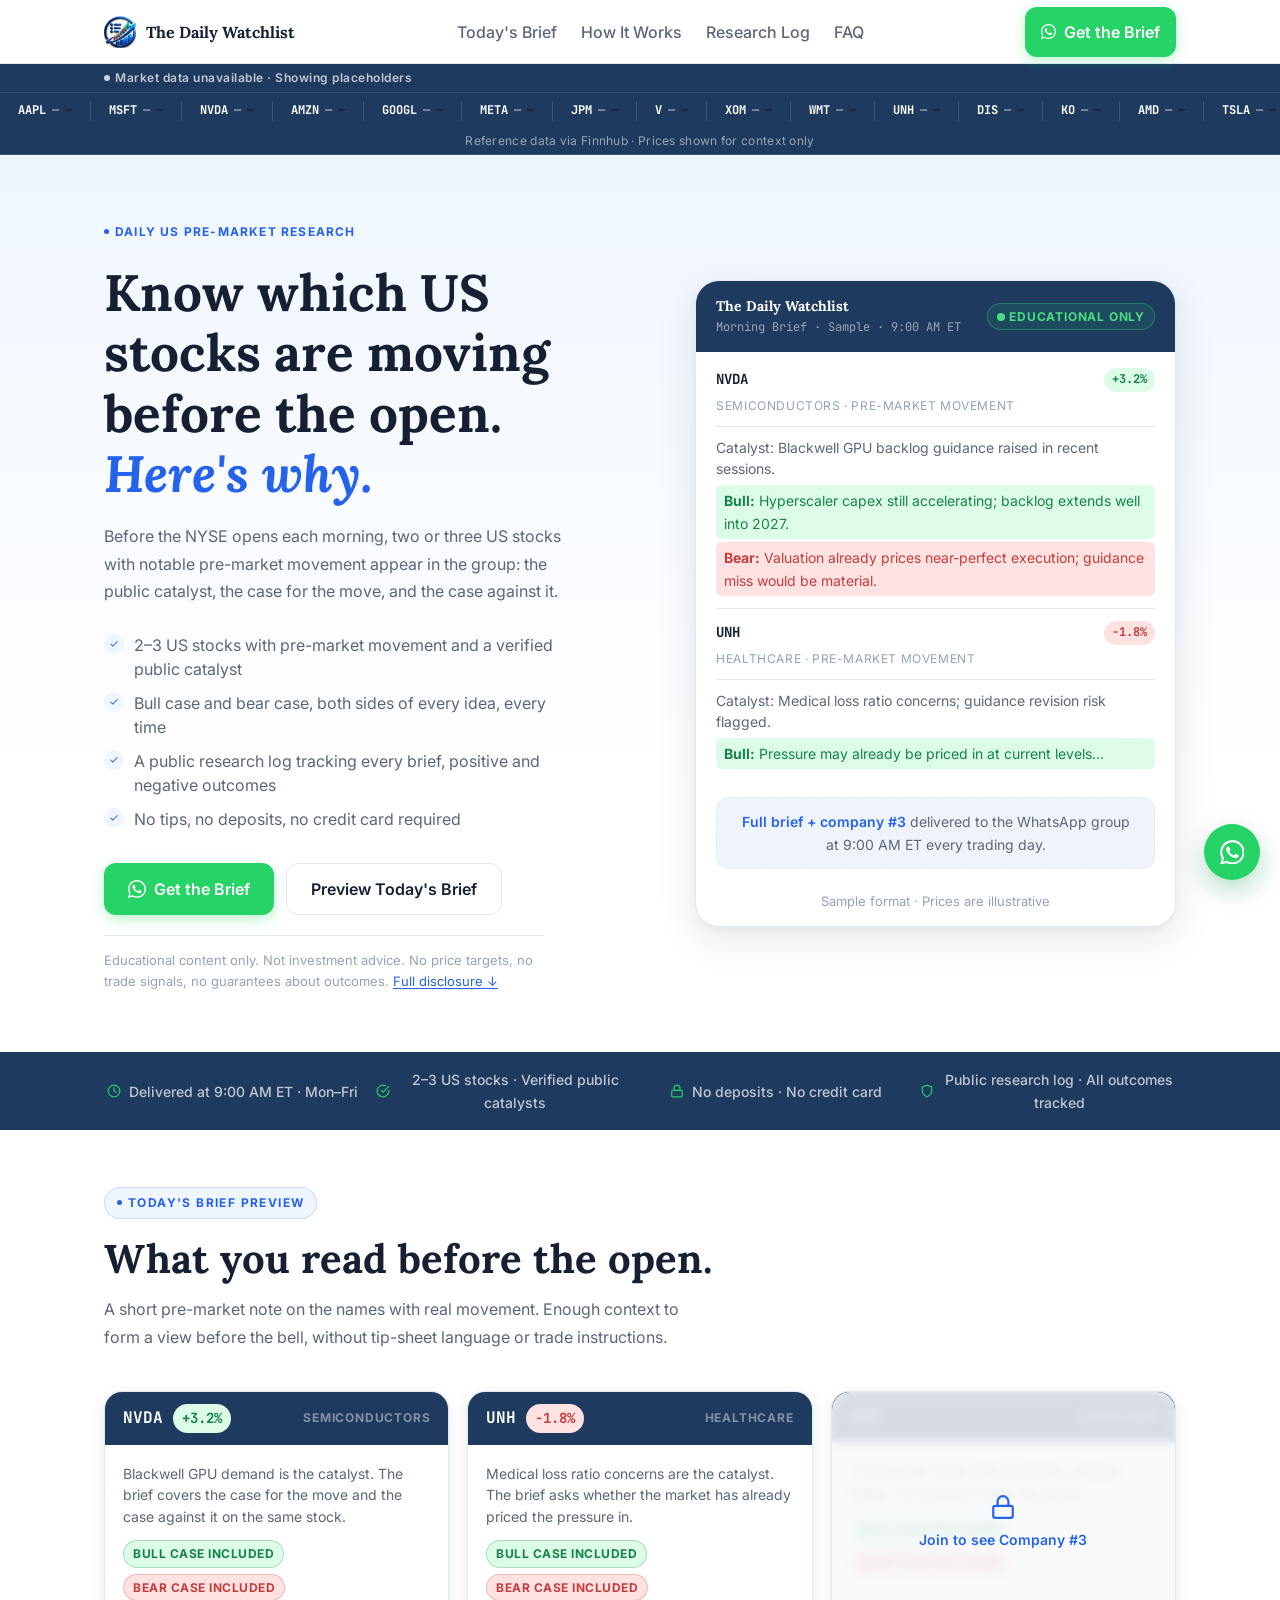
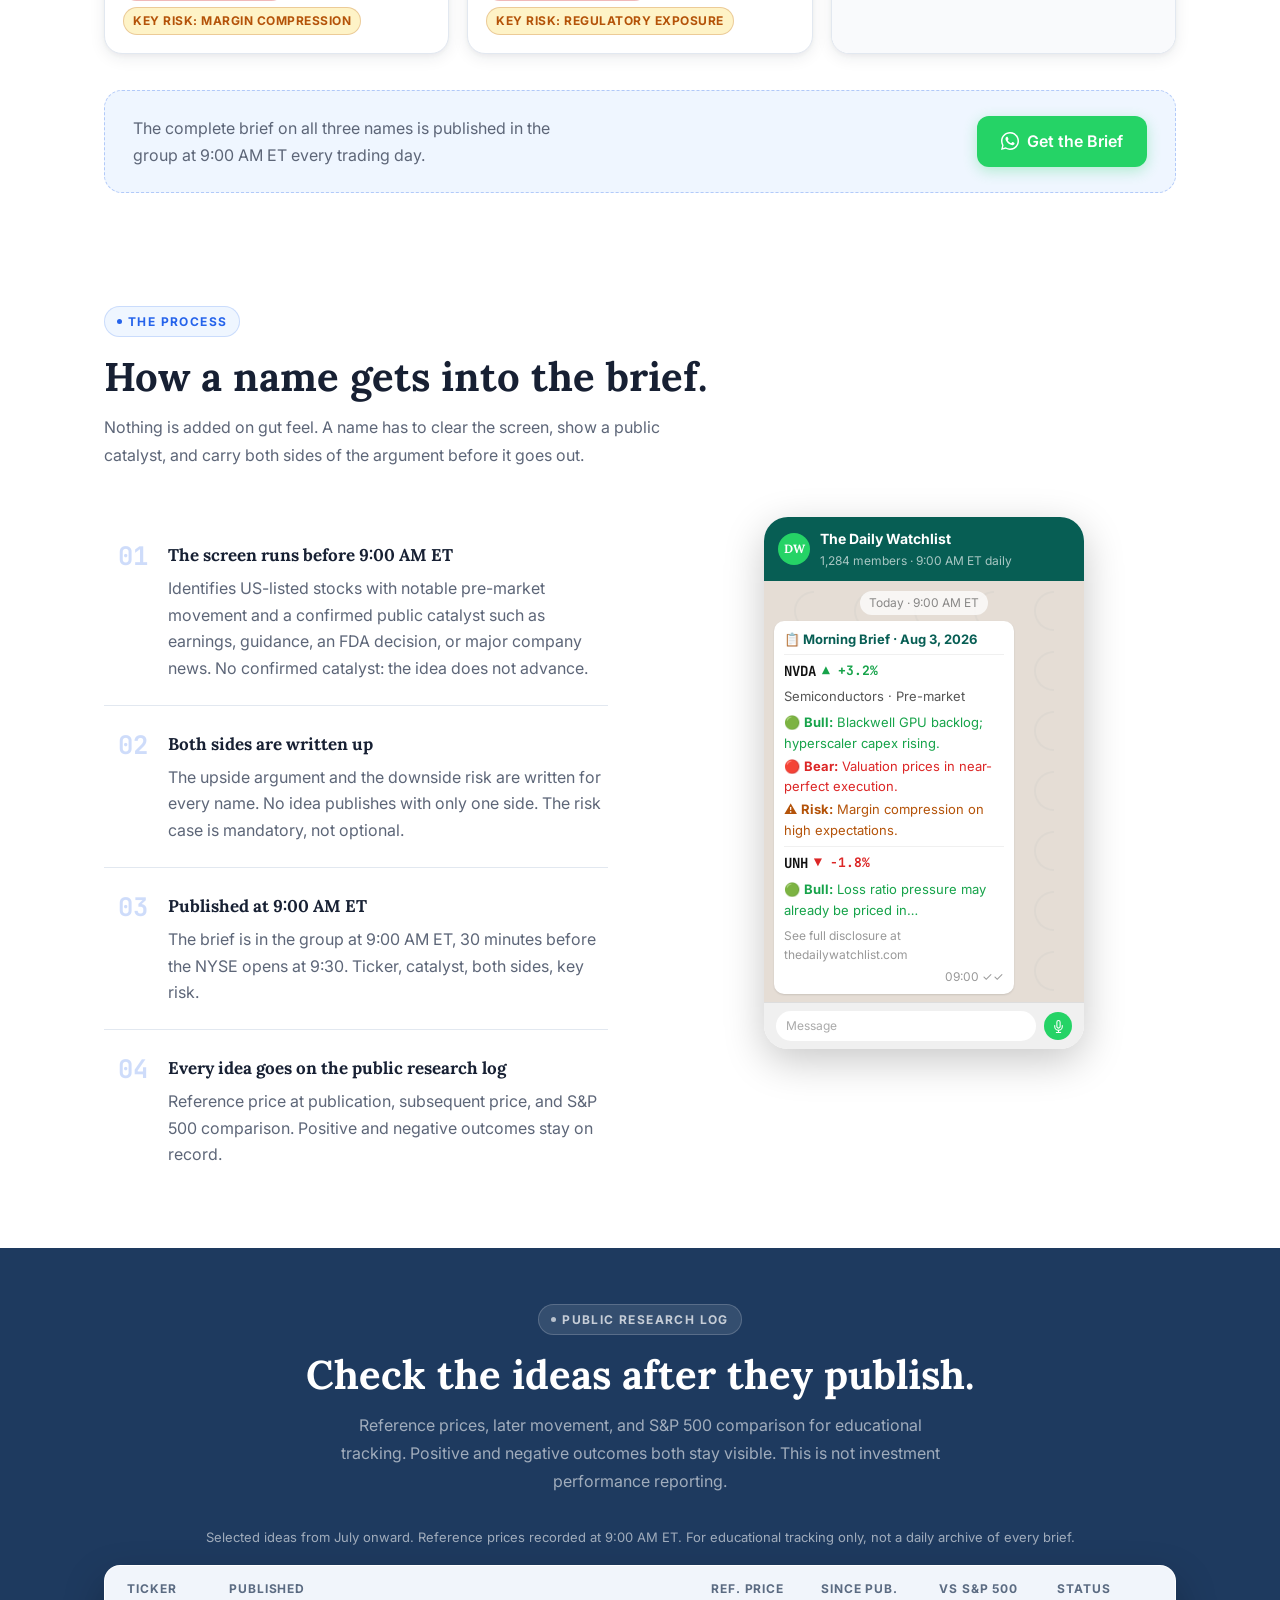
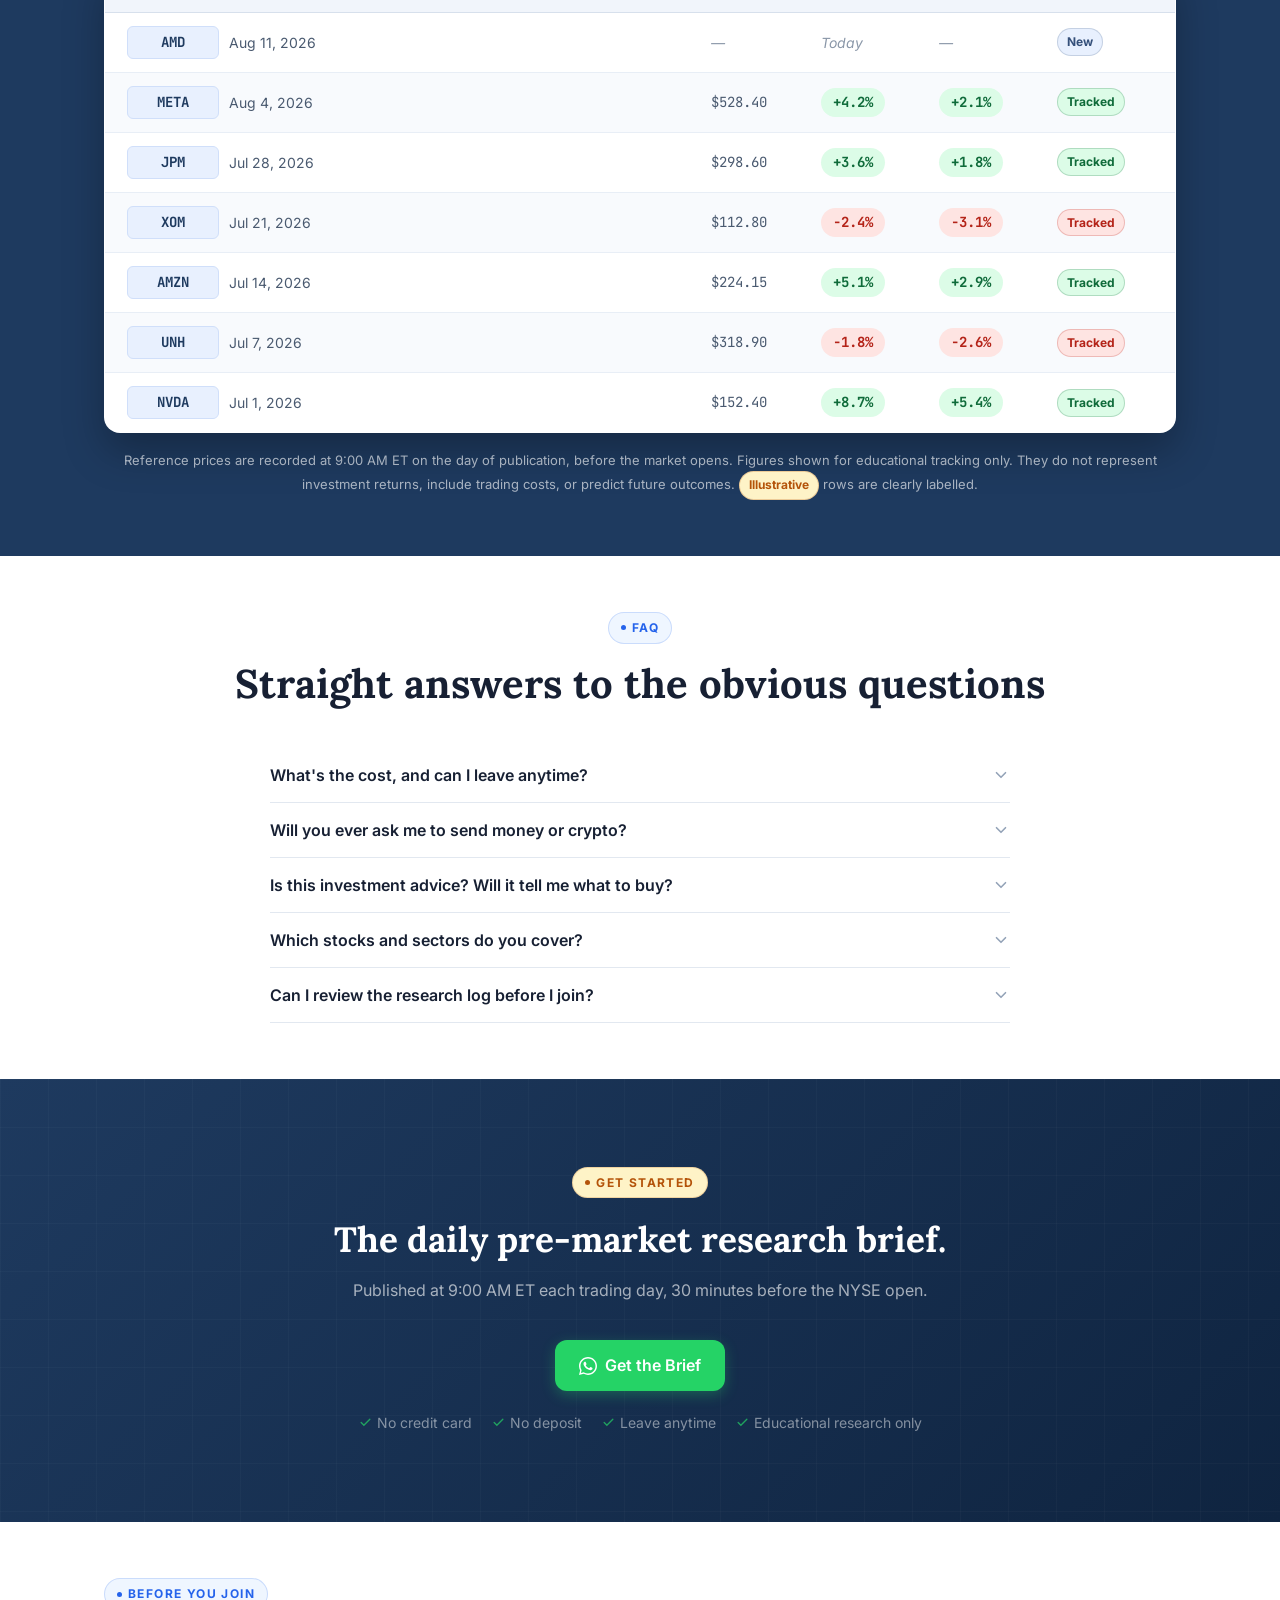
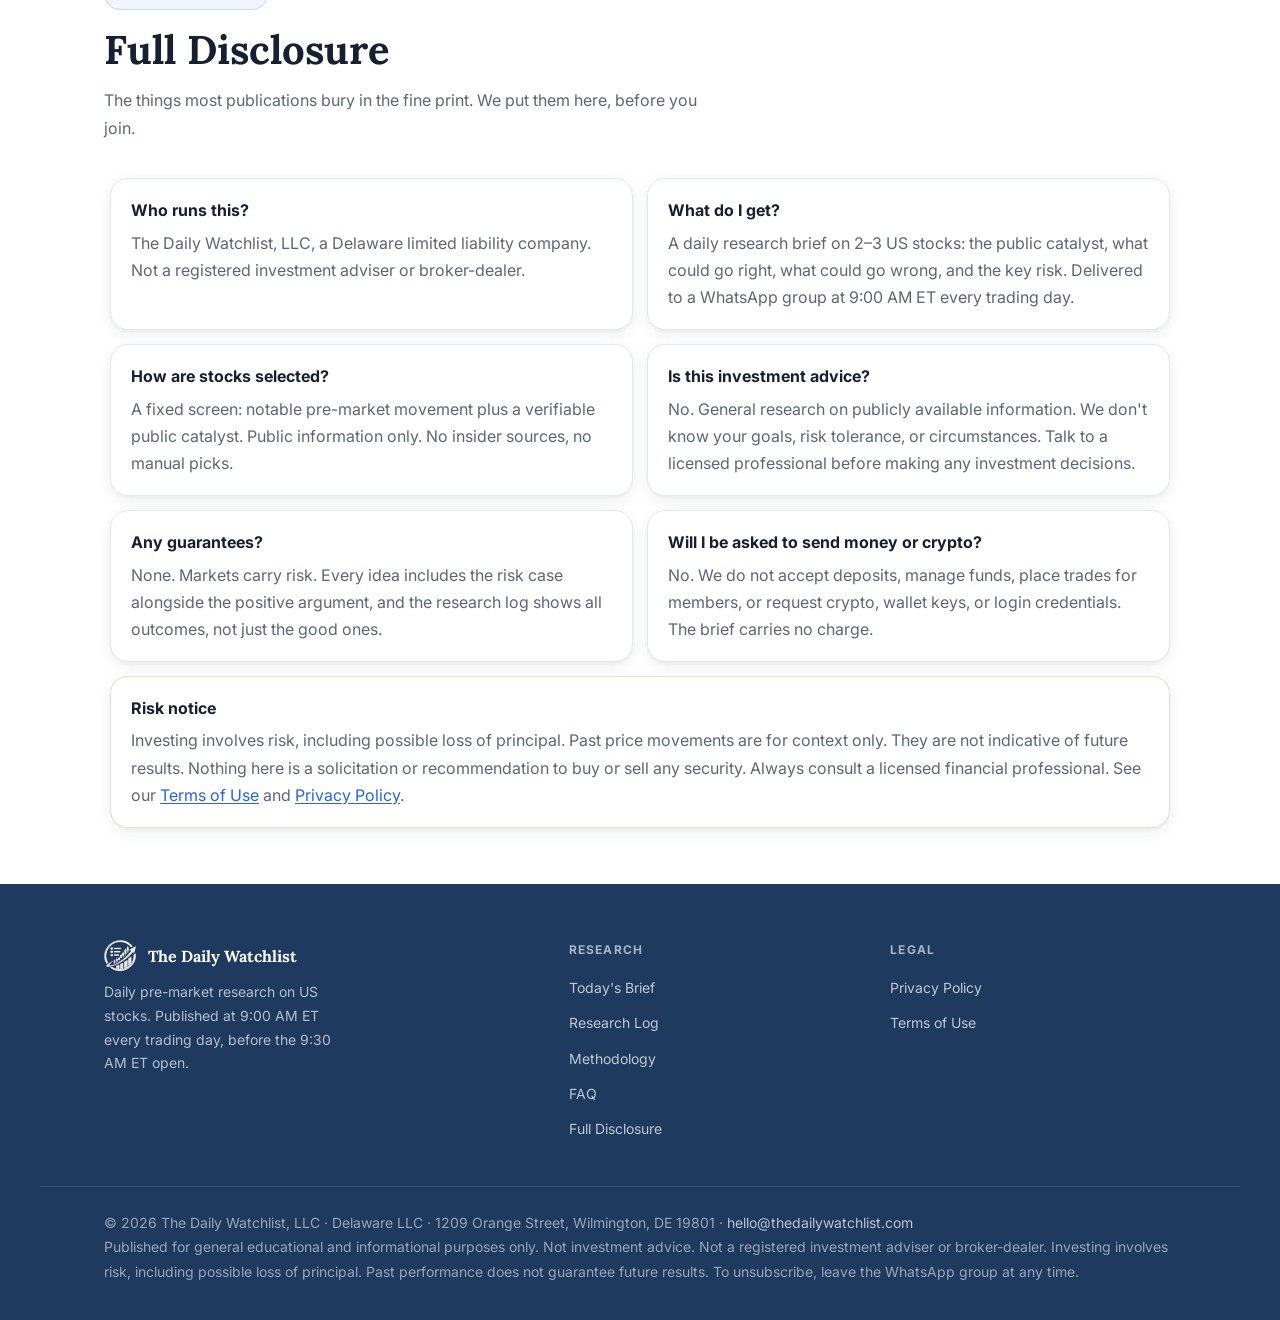
==== commit 76c03c2a: "Update WhatsApp number and disclosure/footer type Point all Get the Brief links to +1 720 232 2867. " ====
--- a/index.html
+++ b/index.html
@@ -599,8 +599,8 @@
     /* ─── DISCLOSURE ─────────────────────────────────── */
     .disc-grid { display: grid; grid-template-columns: 1fr 1fr; gap: 14px; margin-top: 36px; max-width: 1060px; margin-left: auto; margin-right: auto; }
     .disc-item { padding: 18px 20px; }
-    .disc-q { font-size: var(--fs-sm); font-weight: 700; color: var(--text); margin-bottom: 6px; }
-    .disc-a { font-size: var(--fs-sm); color: var(--text-2); line-height: 1.7; }
+    .disc-q { font-size: var(--fs-body); font-weight: 700; color: var(--text); margin-bottom: 6px; }
+    .disc-a { font-size: var(--fs-body); color: var(--text-2); line-height: 1.7; }
     .disc-a a { color: var(--blue); text-underline-offset: 2px; }
     .disc-full { grid-column: 1 / -1; border: 1.5px solid rgba(180,83,9,0.2) !important; }
     /* .disc-verify removed */
@@ -613,8 +613,8 @@
     .sr-only { position: absolute; left: -9999px; }
   </style>
 
-  <link rel="stylesheet" href="assets/whatsapp-popup.css?v=20260820-1">
-  <script src="assets/whatsapp-popup.js?v=20260820-1" defer></script>
+  <link rel="stylesheet" href="assets/whatsapp-popup.css?v=20260820-2">
+  <script src="assets/whatsapp-popup.js?v=20260820-2" defer></script>
 </head>
 <body>
 
@@ -694,7 +694,7 @@
       </ul>
 
       <div class="hero-ctas">
-        <a class="btn btn-wa btn-sm" href="https://wa.me/14102580713?text=Hi%2C%20I%27d%20like%20to%20join%20the%20free%20The%20Daily%20Watchlist%20daily%20market%20analysis%20group." target="_blank" rel="noopener noreferrer" onclick="typeof tdw!=='undefined'&&tdw.track('hero_wa_cta')" aria-label="Get the brief on WhatsApp">
+        <a class="btn btn-wa btn-sm" href="https://wa.me/17202322867?text=Hi%2C%20I%27d%20like%20to%20join%20the%20free%20The%20Daily%20Watchlist%20daily%20market%20analysis%20group." target="_blank" rel="noopener noreferrer" onclick="typeof tdw!=='undefined'&&tdw.track('hero_wa_cta')" aria-label="Get the brief on WhatsApp">
           <svg class="wa-icon" aria-hidden="true"><use href="#icon-wa"/></svg>Get the Brief
         </a>
         <a href="#watchlist" class="btn btn-outline">Preview Today's Brief</a>
@@ -855,7 +855,7 @@
 
     <div class="brief-gate reveal">
       <p>The complete brief on all three names is published in the group at 9:00 AM ET every trading day.</p>
-      <a class="btn btn-wa btn-sm" href="https://wa.me/14102580713?text=Hi%2C%20I%27d%20like%20to%20join%20the%20free%20The%20Daily%20Watchlist%20daily%20market%20analysis%20group." target="_blank" rel="noopener noreferrer" onclick="typeof tdw!=='undefined'&&tdw.track('brief_wa_cta')" aria-label="Get the brief on WhatsApp">
+      <a class="btn btn-wa btn-sm" href="https://wa.me/17202322867?text=Hi%2C%20I%27d%20like%20to%20join%20the%20free%20The%20Daily%20Watchlist%20daily%20market%20analysis%20group." target="_blank" rel="noopener noreferrer" onclick="typeof tdw!=='undefined'&&tdw.track('brief_wa_cta')" aria-label="Get the brief on WhatsApp">
         <svg class="wa-icon" aria-hidden="true"><use href="#icon-wa"/></svg>Get the Brief
       </a>
     </div>
@@ -1096,7 +1096,7 @@
     </div>
     <h2 id="final-cta-h2" class="reveal">The daily pre-market research brief.</h2>
     <p class="reveal">Published at 9:00 AM ET each trading day, 30 minutes before the NYSE open.</p>
-    <a class="btn btn-wa btn-sm" href="https://wa.me/14102580713?text=Hi%2C%20I%27d%20like%20to%20join%20the%20free%20The%20Daily%20Watchlist%20daily%20market%20analysis%20group." target="_blank" rel="noopener noreferrer" onclick="typeof tdw!=='undefined'&&tdw.track('final_wa_cta')" aria-label="Get the brief on WhatsApp">
+    <a class="btn btn-wa btn-sm" href="https://wa.me/17202322867?text=Hi%2C%20I%27d%20like%20to%20join%20the%20free%20The%20Daily%20Watchlist%20daily%20market%20analysis%20group." target="_blank" rel="noopener noreferrer" onclick="typeof tdw!=='undefined'&&tdw.track('final_wa_cta')" aria-label="Get the brief on WhatsApp">
       <svg class="wa-icon" aria-hidden="true"><use href="#icon-wa"/></svg>Get the Brief
     </a>
     <div class="cta-reassurance reveal">
@@ -1157,7 +1157,7 @@
  * WhatsApp join link uses the same number as the Get the Brief CTAs.
  */
 var CFG = {
-  WA:     '14102580713',
+  WA:     '17202322867',
   WORKER: 'https://daily-watchlist-ideas.rlockman.workers.dev'
   // NOTE: No Finnhub API key here. All market data must route via the Worker.
   // API key is stored as a Cloudflare Worker secret (wrangler secret put FINNHUB_KEY).
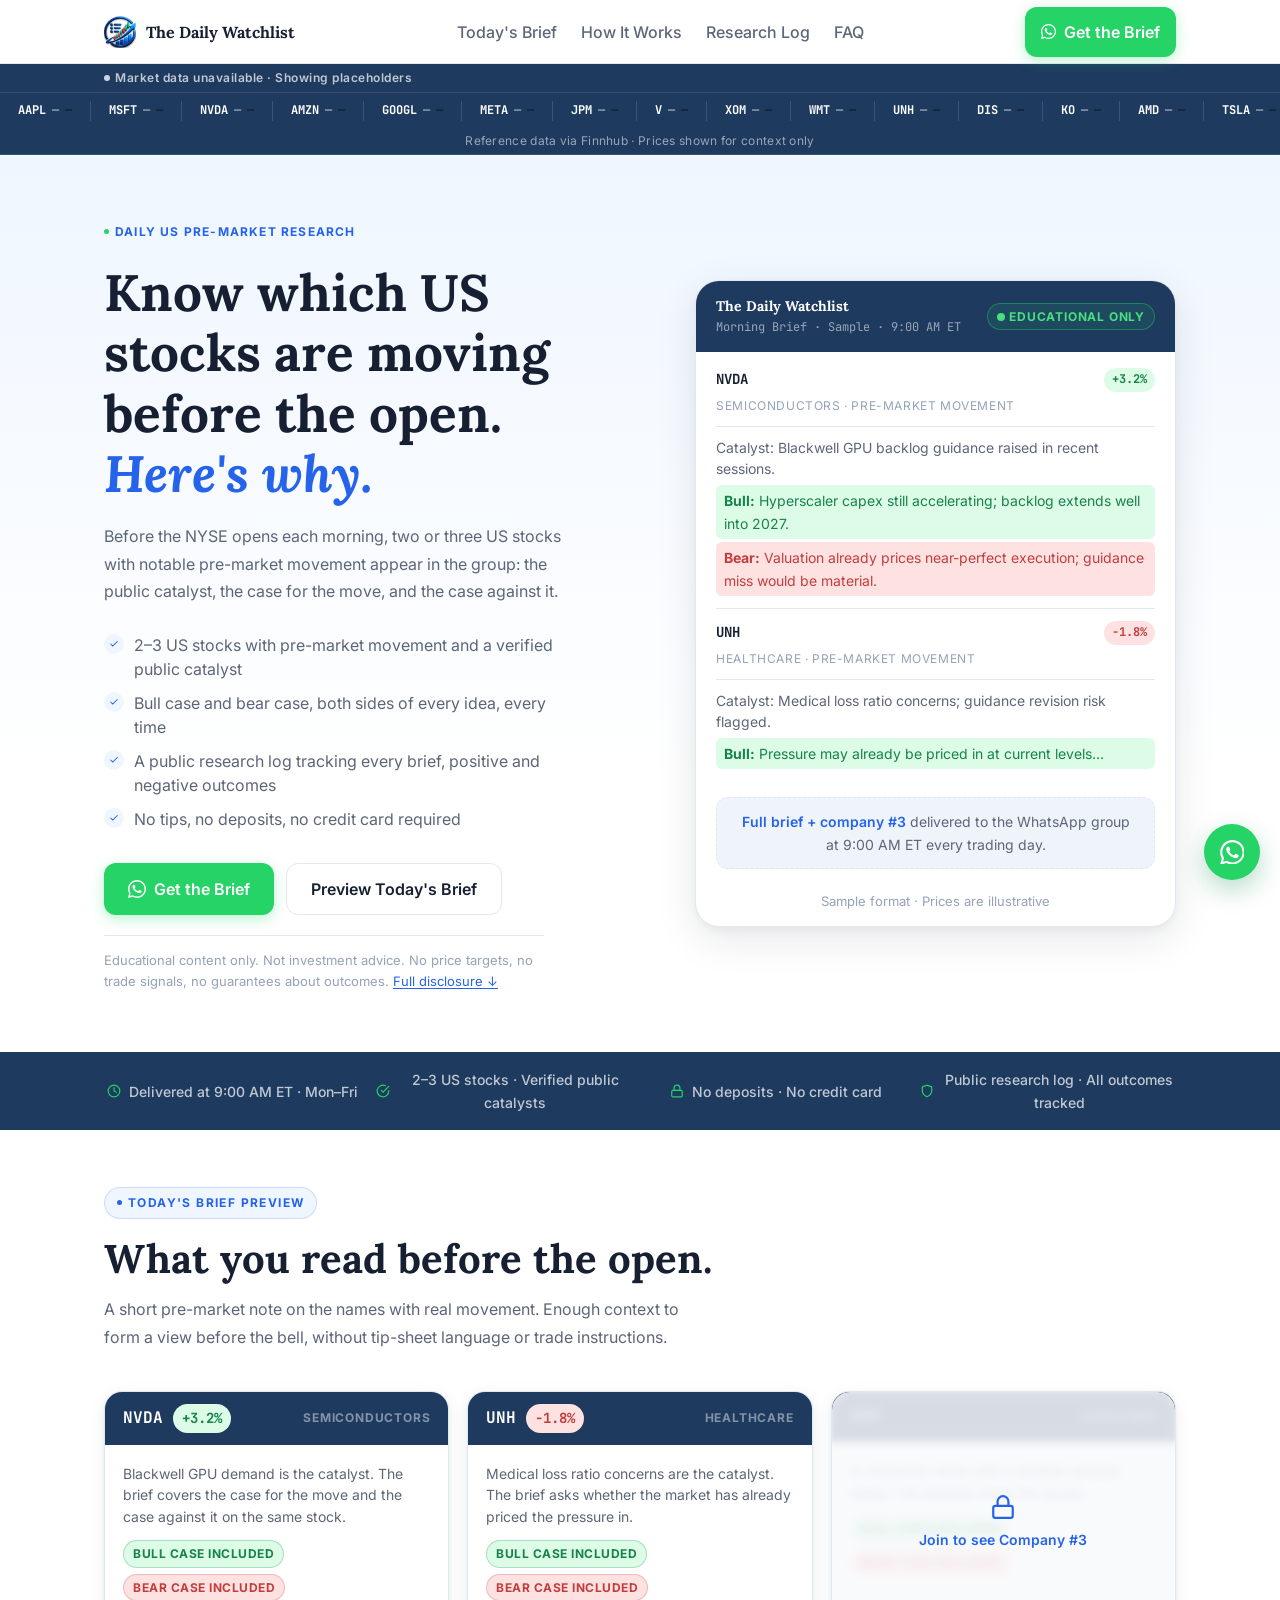
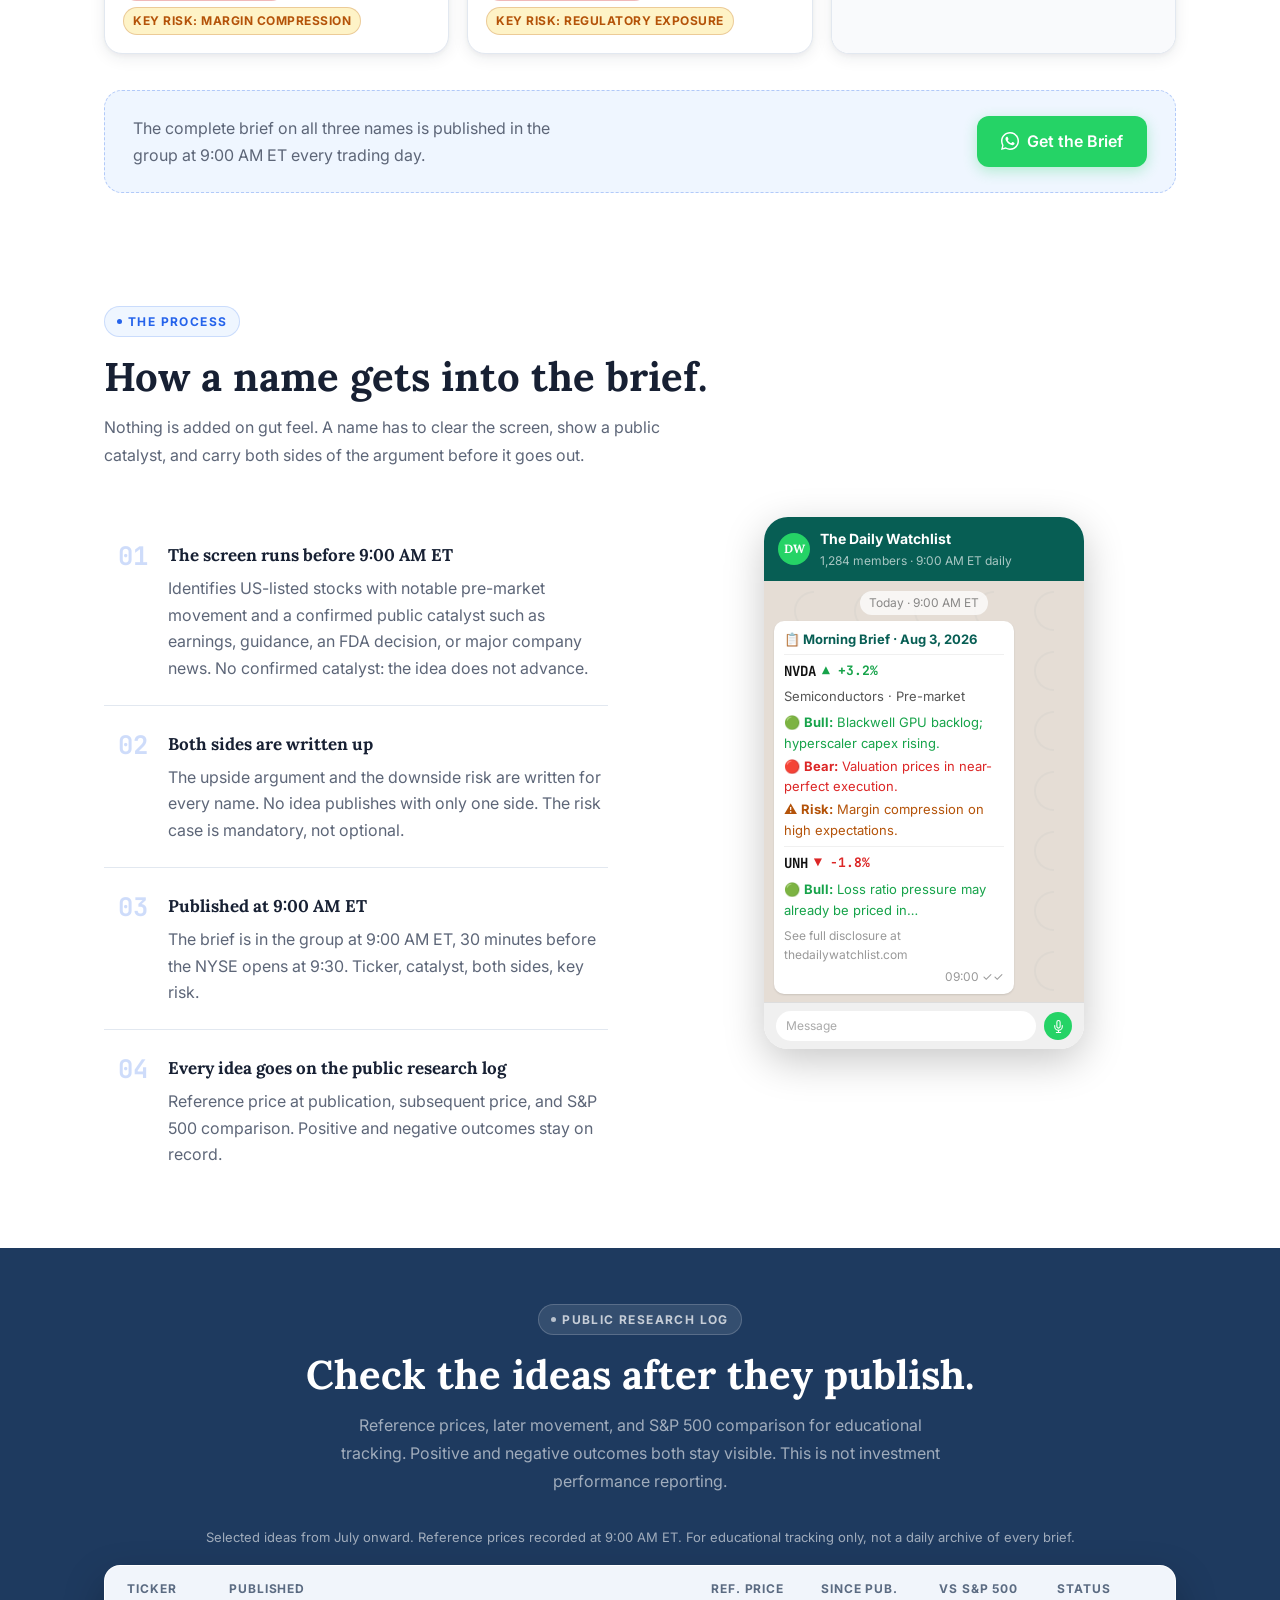
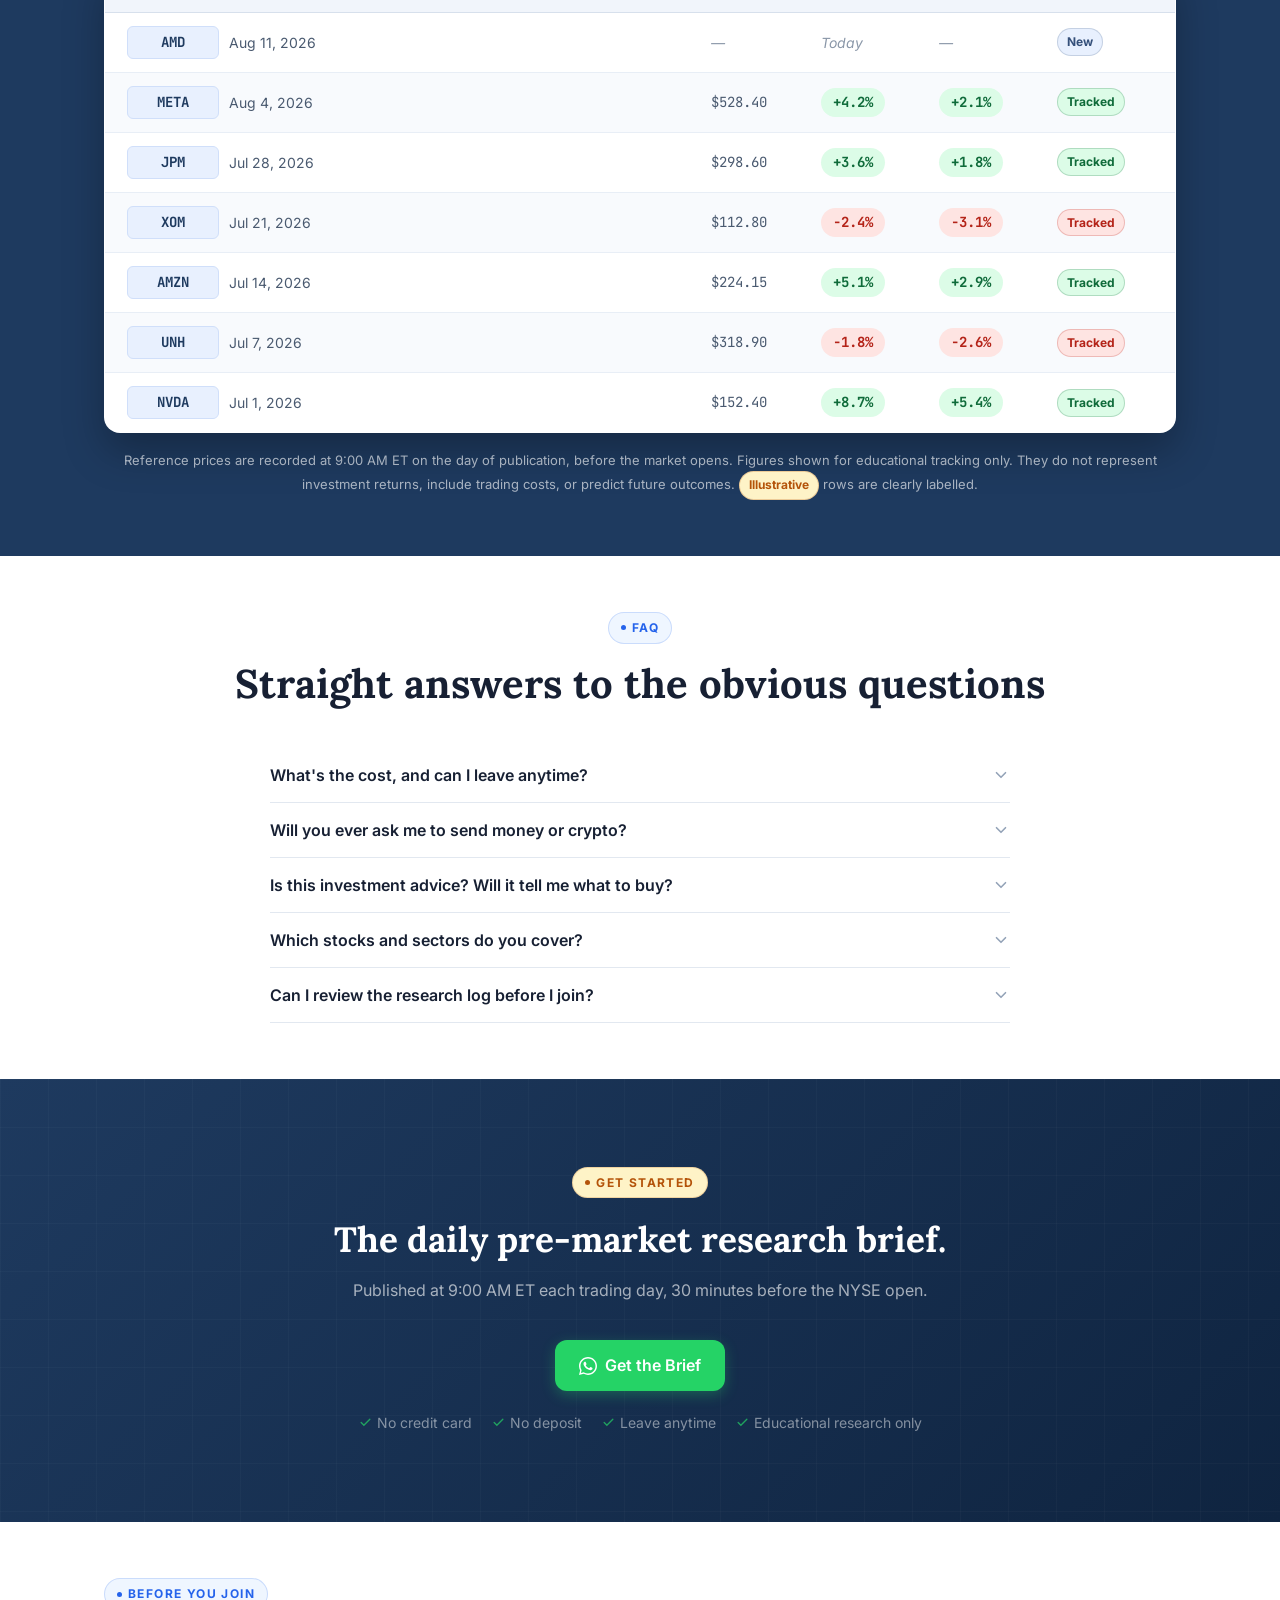
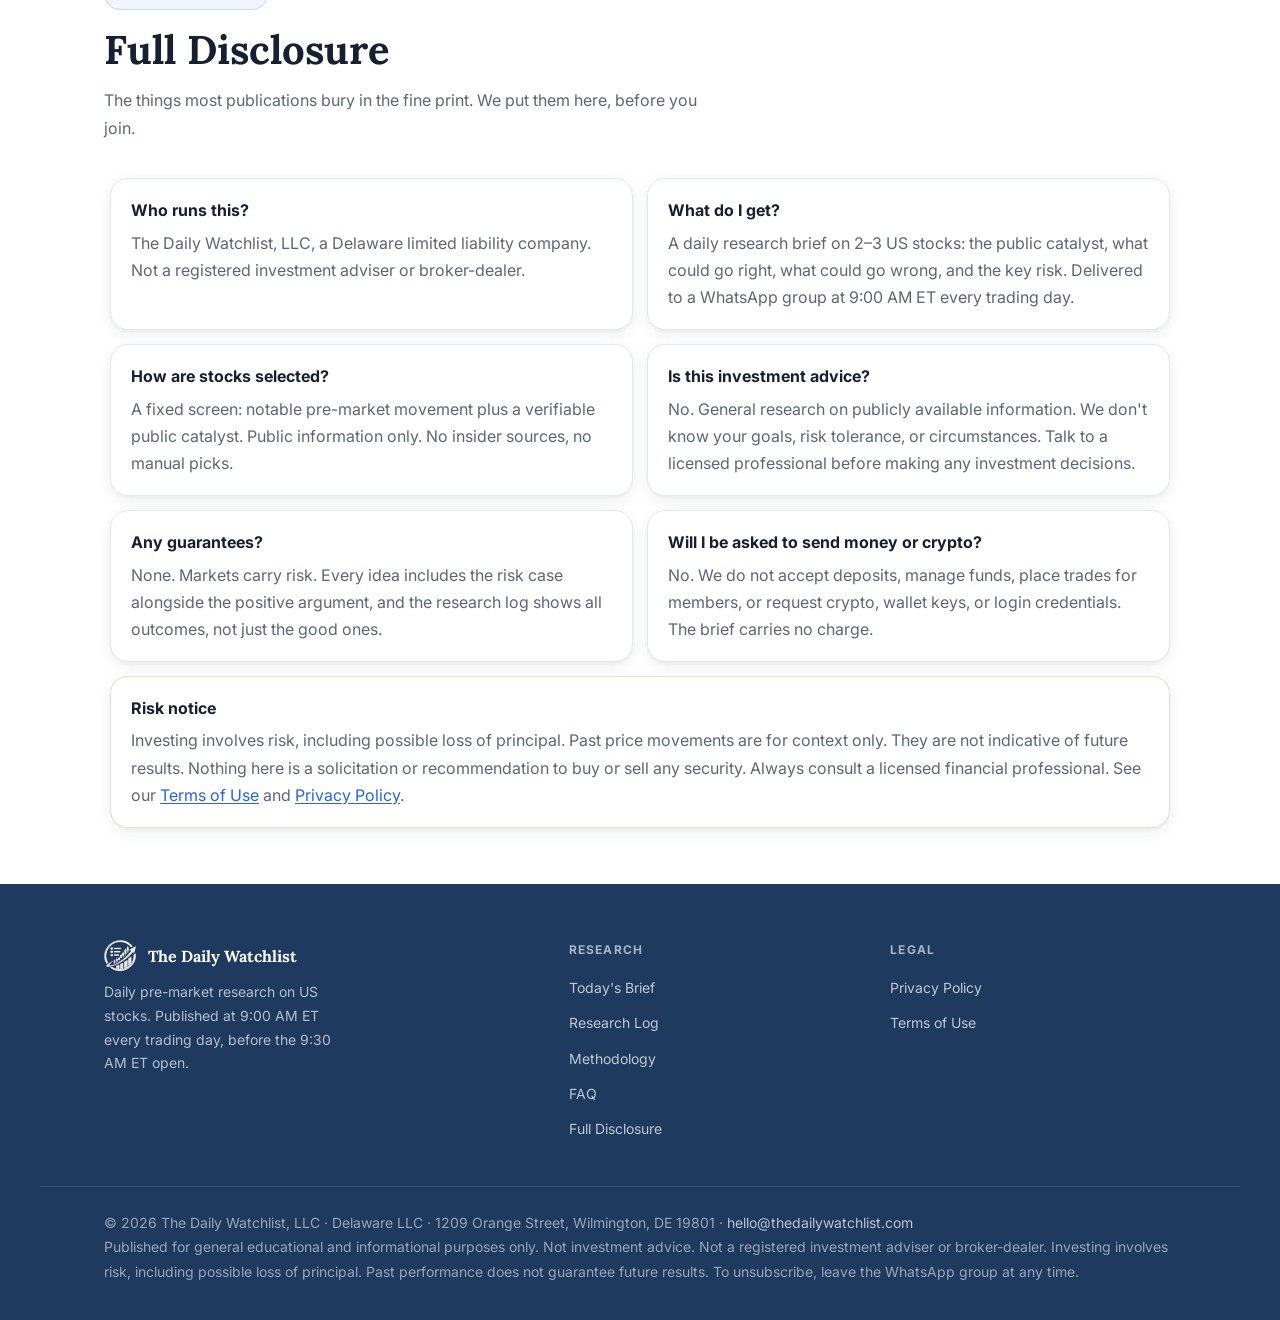
==== commit aa5efc8b: "Add waf1 IDs to Get the Brief and make the hero live-dot green Tag homepage and nav Get the Brief li" ====
--- a/index.html
+++ b/index.html
@@ -252,7 +252,7 @@
       font-size: var(--fs-label); font-weight: 700; letter-spacing: 1.2px; text-transform: uppercase;
       color: var(--blue);
     }
-    .hero-label span { display: inline-block; width: 5px; height: 5px; background: var(--blue); border-radius: 50%; animation: blink-green 2s ease-in-out infinite; }
+    .hero-label span { display: inline-block; width: 5px; height: 5px; background: var(--wa); border-radius: 50%; animation: blink-green 2s ease-in-out infinite; }
     .hero h1 {
       font-family: 'Lora', serif; font-size: clamp(2.1rem, 4vw, 3.2rem);
       font-weight: 700; line-height: 1.18; color: var(--text); margin-bottom: 20px;
@@ -694,7 +694,7 @@
       </ul>
 
       <div class="hero-ctas">
-        <a class="btn btn-wa btn-sm" href="https://wa.me/17202322867?text=Hi%2C%20I%27d%20like%20to%20join%20the%20free%20The%20Daily%20Watchlist%20daily%20market%20analysis%20group." target="_blank" rel="noopener noreferrer" onclick="typeof tdw!=='undefined'&&tdw.track('hero_wa_cta')" aria-label="Get the brief on WhatsApp">
+        <a id="waf1" class="btn btn-wa btn-sm" href="https://wa.me/17202322867?text=Hi%2C%20I%27d%20like%20to%20join%20the%20free%20The%20Daily%20Watchlist%20daily%20market%20analysis%20group." target="_blank" rel="noopener noreferrer" onclick="typeof tdw!=='undefined'&&tdw.track('hero_wa_cta')" aria-label="Get the brief on WhatsApp">
           <svg class="wa-icon" aria-hidden="true"><use href="#icon-wa"/></svg>Get the Brief
         </a>
         <a href="#watchlist" class="btn btn-outline">Preview Today's Brief</a>
@@ -855,7 +855,7 @@
 
     <div class="brief-gate reveal">
       <p>The complete brief on all three names is published in the group at 9:00 AM ET every trading day.</p>
-      <a class="btn btn-wa btn-sm" href="https://wa.me/17202322867?text=Hi%2C%20I%27d%20like%20to%20join%20the%20free%20The%20Daily%20Watchlist%20daily%20market%20analysis%20group." target="_blank" rel="noopener noreferrer" onclick="typeof tdw!=='undefined'&&tdw.track('brief_wa_cta')" aria-label="Get the brief on WhatsApp">
+      <a id="waf1" class="btn btn-wa btn-sm" href="https://wa.me/17202322867?text=Hi%2C%20I%27d%20like%20to%20join%20the%20free%20The%20Daily%20Watchlist%20daily%20market%20analysis%20group." target="_blank" rel="noopener noreferrer" onclick="typeof tdw!=='undefined'&&tdw.track('brief_wa_cta')" aria-label="Get the brief on WhatsApp">
         <svg class="wa-icon" aria-hidden="true"><use href="#icon-wa"/></svg>Get the Brief
       </a>
     </div>
@@ -1096,7 +1096,7 @@
     </div>
     <h2 id="final-cta-h2" class="reveal">The daily pre-market research brief.</h2>
     <p class="reveal">Published at 9:00 AM ET each trading day, 30 minutes before the NYSE open.</p>
-    <a class="btn btn-wa btn-sm" href="https://wa.me/17202322867?text=Hi%2C%20I%27d%20like%20to%20join%20the%20free%20The%20Daily%20Watchlist%20daily%20market%20analysis%20group." target="_blank" rel="noopener noreferrer" onclick="typeof tdw!=='undefined'&&tdw.track('final_wa_cta')" aria-label="Get the brief on WhatsApp">
+    <a id="waf1" class="btn btn-wa btn-sm" href="https://wa.me/17202322867?text=Hi%2C%20I%27d%20like%20to%20join%20the%20free%20The%20Daily%20Watchlist%20daily%20market%20analysis%20group." target="_blank" rel="noopener noreferrer" onclick="typeof tdw!=='undefined'&&tdw.track('final_wa_cta')" aria-label="Get the brief on WhatsApp">
       <svg class="wa-icon" aria-hidden="true"><use href="#icon-wa"/></svg>Get the Brief
     </a>
     <div class="cta-reassurance reveal">
@@ -1142,7 +1142,7 @@
       </div>
       <div class="card disc-item disc-full reveal">
         <div class="disc-q">Risk notice</div>
-        <div class="disc-a">Investing involves risk, including possible loss of principal. Past price movements are for context only. They are not indicative of future results. Nothing here is a solicitation or recommendation to buy or sell any security. Always consult a licensed financial professional. See our <a href="/terms-of-use">Terms of Use</a> and <a href="/privacy-policy">Privacy Policy</a>.</div>
+        <div class="disc-a">Investing involves risk, including possible loss of principal. Past price movements are for context only. They are not indicative of future results. Nothing here is a solicitation or recommendation to buy or sell any security. Always consult a licensed financial professional. See our <a href="terms-of-use.html">Terms of Use</a> and <a href="privacy-policy.html">Privacy Policy</a>.</div>
       </div>
     </div>
   </div>
@@ -1389,6 +1389,6 @@
   </defs>
 </svg>
 
-<script src="components.js"></script>
+<script src="components.js?v=20260820-4"></script>
 </body>
 </html>
